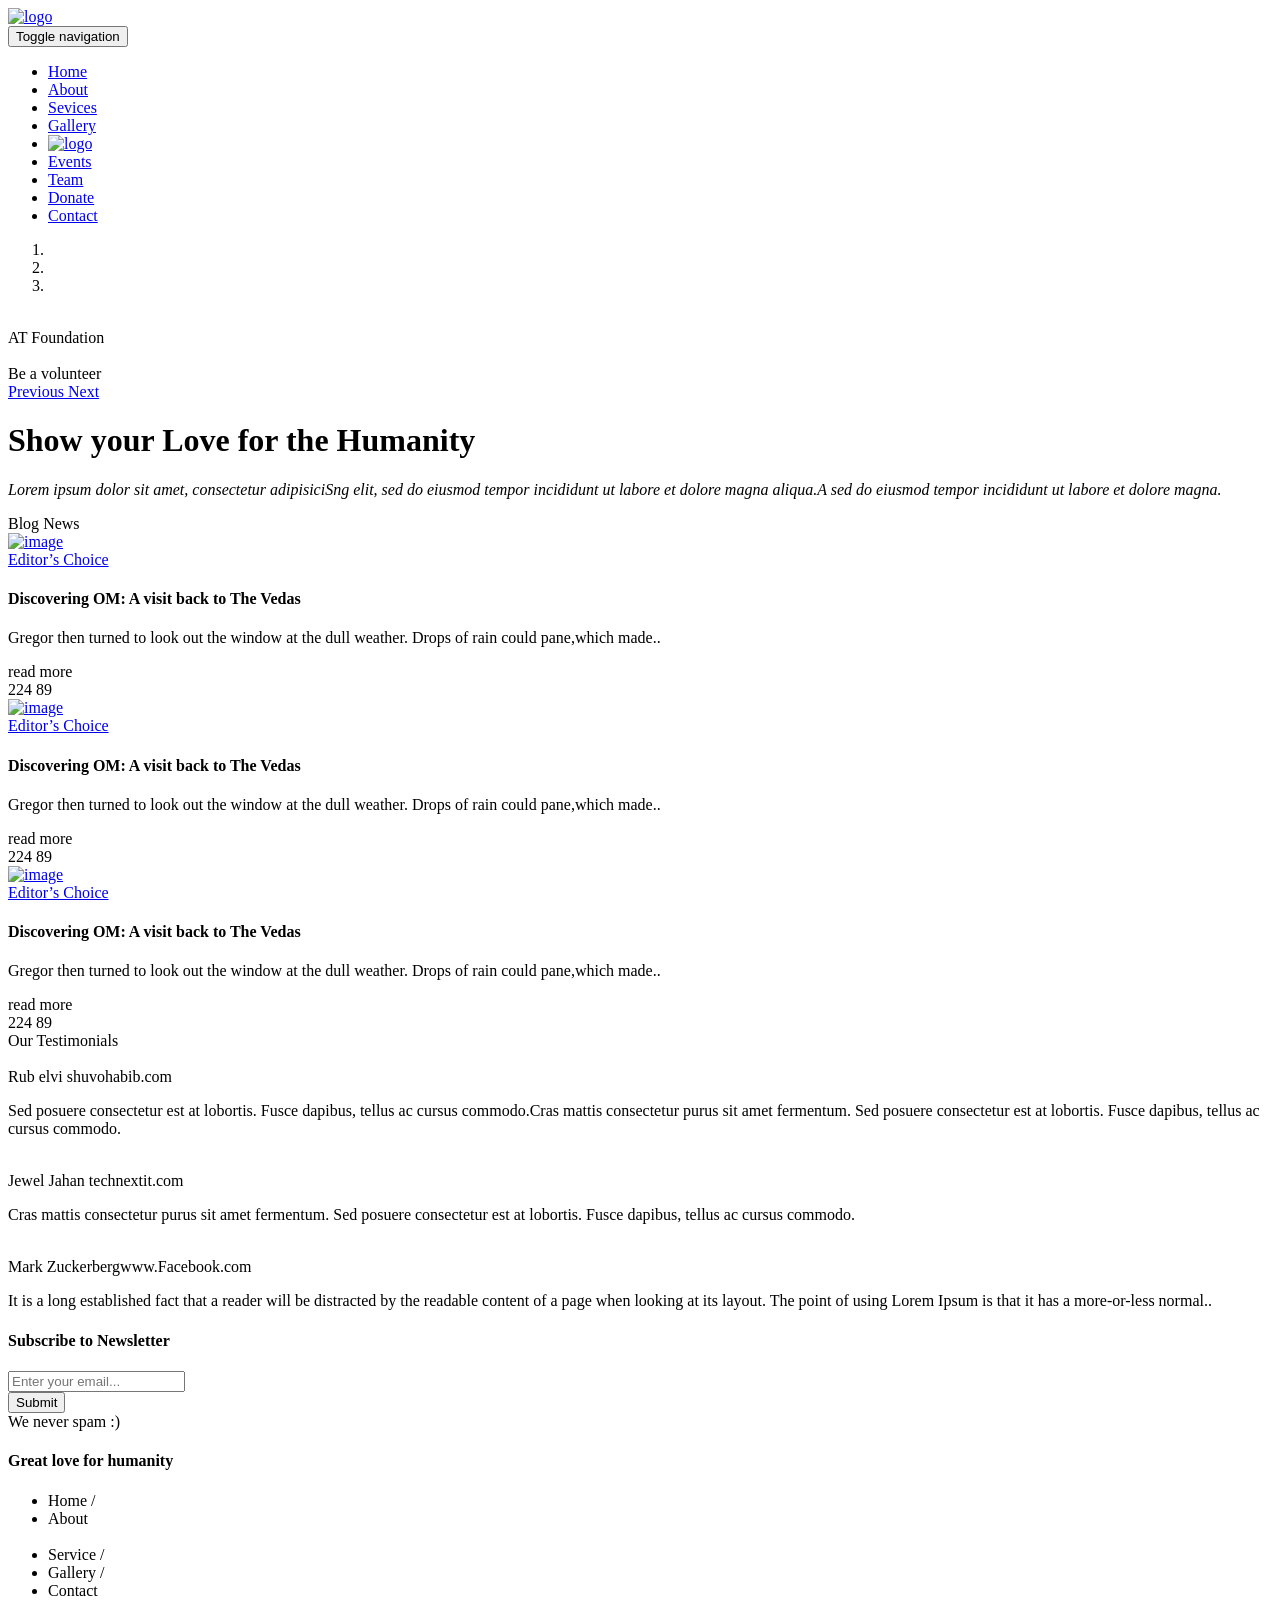
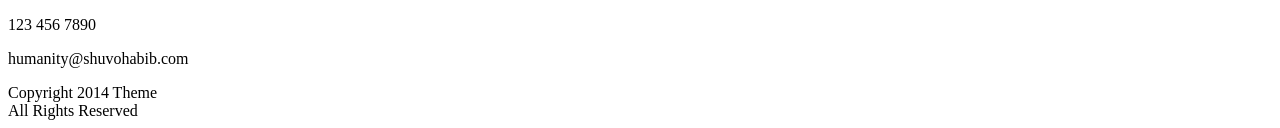
==== index.html @ 24877f79 "Add files via upload" ====
<!DOCTYPE html>
<html lang="en">
	<head>
		<meta http-equiv="content-type" content="text/html; charset=UTF-8">
		<meta charset="utf-8">
		<title>AT Foundation</title>
		<meta name="generator" content="Bootply" />
		<meta name="viewport" content="width=device-width, initial-scale=1, maximum-scale=1">
		<!-- Latest compiled and minified CSS -->
		<link rel="stylesheet" href="css/bootstrap.min.css">
		<!--[if lt IE 9]>
			<script src="//html5shim.googlecode.com/svn/trunk/html5.js"></script>
		<![endif]-->
		<link href="css/styles.css" rel="stylesheet">
    <link rel="stylesheet" href="css/demo.css" />
    <link rel="stylesheet" href="css/testimonial.css" />
		<link rel="stylesheet" href="css/font-awesome.min.css">
		<link href='http://fonts.googleapis.com/css?family=Poiret+One' rel='stylesheet' type='text/css'>
	</head>
	<body>
  	<div class="header container">
      <div class="visible-xs visible-sm col-xs-12 col-sm-12 text-center sm-logo">
        <a rel="home" href="index.html">
          <img src="img/logo.png" width="200" alt="logo">
        </a>
      </div>
  	</div>
		<div class="navbar" role="navigation">
			<div class="navbar-header">
				<button type="button" class="navbar-toggle" data-toggle="collapse" data-target=".navbar-collapse">
				<span class="sr-only">Toggle navigation</span>
				<span class="icon-bar"></span>
				<span class="icon-bar"></span>
				<span class="icon-bar"></span>
				</button>
			</div>
			<div class="collapse navbar-collapse">
				<ul class="nav navbar-nav">
					<li class="selected"><a href="index.html">Home</a></li>
					<li><a href="about.html">About</a></li>
					<li><a href="service.html">Sevices</a></li>
					<li><a href="gallery.html">Gallery</a></li>
          <li class= "hidden-xs hidden-sm">
            <a rel="home" href="index.html"><img class="logo" src="img/logo.png" width="200" alt="logo"></a>
          </li>
					<li><a href="event.html">Events</a></li>
					<li><a href="team.html">Team</a></li>
					<li><a href="donate.html">Donate</a></li>
          <li><a href="contact.html">Contact</a></li>
				</ul>
			</div>
		</div>
		<div id="carousel-example-generic" class="carousel slide" data-ride="carousel">
		  <!-- Indicators -->
		  <ol class="carousel-indicators">
		    <li data-target="#carousel-example-generic" data-slide-to="0" class="active"></li>
		    <li data-target="#carousel-example-generic" data-slide-to="1"></li>
		    <li data-target="#carousel-example-generic" data-slide-to="2"></li>
		  </ol>

		  <!-- Wrapper for slides -->
		  <div class="carousel-inner" role="listbox">
		    <div class="item active">
		      <img src="img/slide3.png" alt="">
		      <div class="carousel-caption">
		        AT Foundation
		      </div>
		    </div>
		    <div class="item">
		      <img src="img/slide2.jpg" alt="">
		      <div class="carousel-caption">
		        Be a volunteer
		      </div>
		    </div>
		  </div>

		  <!-- Controls -->
		  <a class="left carousel-control" href="#carousel-example-generic" role="button" data-slide="prev">
		    <span class="glyphicon glyphicon-chevron-left" aria-hidden="true"></span>
		    <span class="sr-only">Previous</span>
		  </a>
		  <a class="right carousel-control" href="#carousel-example-generic" role="button" data-slide="next">
		    <span class="glyphicon glyphicon-chevron-right" aria-hidden="true"></span>
		    <span class="sr-only">Next</span>
		  </a>
		</div>
    <div class="container header-start text-center">
        <div class="heading-icon">
          <i class="fa fa-3x fa-heart"></i>
        </div>
      <h1 class="main-text">Show your Love for the Humanity</h1>
      <p class="text-center sub-text"><em class="first-line">Lorem ipsum dolor sit amet, consectetur adipisiciSng elit, sed do eiusmod tempor </em><em class="next-line"> incididunt ut labore et dolore magna aliqua.A sed do eiusmod tempor incididunt ut labore et dolore magna.</em></p>
    </div>

    <div class="divider col-sm-12 col-xs-12 col-md-12">
      <div class="header-text"><span>Blog</span> News</div>
    </div>

			<section class="blog">
				<div class="item col-md-4">
           <div class="blok-read-sm">
             <a href="single1.html" class="hover-image">
                <img src="img/sea.jpg" alt="image">
                <span class="layer-block"></span>
             </a>
              <div class="editor-choice">
                  <i class="fa fa-star"></i>
                  <a href="#">Editor’s Choice</a>
              </div>
            <div class="content-block">
              <span class="point-caption bg-blue-point"></span>
              <span class="bottom-line bg-blue-point"></span>
                <h4>Discovering OM: A visit back to The Vedas</h4>
                <p>Gregor then turned to look out the window at the dull weather. Drops of rain could pane,which made..</p>
                <div class="button-main bg-fio-point">read more</div>
                 <div class="like-wrap">
                     <a href="#"><i class="fa fa-heart col-red"></i></a><span>224</span>
                     <a href="#"><i class="fa fa-comment col-green"></i></a><span>89</span>
                 </div>
            	</div>
            </div>
          </div>
            <div class="item col-md-4">
               <div class="blok-read-sm">
                 <a href="single1.html" class="hover-image">
                    <img src="img/sea.jpg" alt="image">
                    <span class="layer-block"></span>
                 </a>
                  <div class="editor-choice">
                      <i class="fa fa-star"></i>
                      <a href="#">Editor’s Choice</a>
                  </div>
                <div class="content-block">
                  <span class="point-caption bg-blue-point"></span>
                  <span class="bottom-line bg-blue-point"></span>
                    <h4>Discovering OM: A visit back to The Vedas</h4>
                    <p>Gregor then turned to look out the window at the dull weather. Drops of rain could pane,which made..</p>
                    <div class="button-main bg-fio-point">read more</div>
                       <div class="like-wrap">
                           <a href="#"><i class="fa fa-heart col-red"></i></a><span>224</span>
                           <a href="#"><i class="fa fa-comment col-green"></i></a><span>89</span>
                       </div>
                	   </div>
                    </div>
                 </div>
                <div class="item col-md-4">
                   <div class="blok-read-sm">
                       <a href="single1.html" class="hover-image">
                          <img src="img/sea.jpg" alt="image">
                          <span class="layer-block"></span>
                       </a>
                        <div class="editor-choice">
                            <i class="fa fa-star"></i>
                            <a href="#">Editor’s Choice</a>
                        </div>
                    <div class="content-block">
                      <span class="point-caption bg-blue-point"></span>
                      <span class="bottom-line bg-blue-point"></span>
                        <h4>Discovering OM: A visit back to The Vedas</h4>
                        <p>Gregor then turned to look out the window at the dull weather. Drops of rain could pane,which made..</p>
                        <div class="button-main bg-fio-point">read more</div>
                         <div class="like-wrap">
                             <a href="#"><i class="fa fa-heart col-red"></i></a><span>224</span>
                             <a href="#"><i class="fa fa-comment col-green"></i></a><span>89</span>
                         </div>
                    	</div>
                    </div>
                </div>
            </section>


			     <div class="divider col-sm-12 col-xs-12 col-md-12">
              <div class="header-text">Our <span>Testimonials</span></div>
            </div>

       <section class="testimonial">
          <div class="col-md-7 testimonial-blog">
             <div id="wrapper">
            <!-- DEMO -->
                <div class="testimonials-slider">
                  <div class="slide">
                    <div class="testimonials-carousel-thumbnail"><img width="120" alt="" src="images/team1.jpg"></div>
                      <div class="testimonials-carousel-context">
                        <div class="testimonials-name">
                          Rub elvi <span>shuvohabib.com</span>
                        </div>
                        <div class="testimonials-carousel-content">
                          <p>Sed posuere consectetur est at lobortis. Fusce dapibus, tellus ac cursus commodo.Cras mattis consectetur purus sit amet fermentum. Sed posuere consectetur est at lobortis. Fusce dapibus, tellus ac cursus commodo.</p>
                        </div>
                      </div>
                    </div>

                    <div class="slide">
                      <div class="testimonials-carousel-thumbnail">
                        <img width="120" alt="" src="images/team2.jpg">
                      </div>
                      <div class="testimonials-carousel-context">
                        <div class="testimonials-name">Jewel Jahan <span>technextit.com</span>
                        </div>
                        <div class="testimonials-carousel-content">
                        <p>Cras mattis consectetur purus sit amet fermentum. Sed posuere consectetur est at lobortis. Fusce dapibus, tellus ac cursus commodo.</p>
                        </div>
                      </div>
                    </div>

                      <div class="slide">
                        <div class="testimonials-carousel-thumbnail"><img width="120" alt="" src="images/team3.jpg"></div>
                          <div class="testimonials-carousel-context">
                            <div class="testimonials-name">Mark Zuckerberg<span>www.Facebook.com</span></div>
                              <div class="testimonials-carousel-content">
                                <p>It is a long established fact that a reader will be distracted by the readable content of a page when looking at its layout. The point of using Lorem Ipsum is that it has a more-or-less normal..</p>
                              </div>
                            </div>
                      </div>
                    </div>
                 <!-- END DEMO -->
                  <div class="clearfix"></div>
                </div>
              </div>
              <div class="col-md-4 subscribe-form">
                <div class="subscribe">
                  <h4>Subscribe to Newsletter</h4>
                    <div class="email-field">
                        <form action="http://demo.nrgthemes.com/">
                               <div class="email-input">
                                  <input type="email" placeholder="Enter your email..." required>
                                  <i class="fa fa-check col-green"></i>
                               </div>
                          <button type="submit" class="button-main bg-green">Submit</button>
                        </form>
                          <span>We never spam :)</span>
                    </div>
                  </div>
                </div>
              </section>

    <!-- ============FOOTER============= -->
      <footer id="footer"> 
        <div class="footer-content container">
          <div class="footer-adress text-center col-xs-12 col-sm-4 col-md-4">
                <h4>Great love for humanity</h4>
                <ul class="footer-menus">
                  <li>Home /</li>
                  <li>About </li><br />
                  <li>Service /</li>
                  <li>Gallery /</li>
                  <li>Contact</li>
                </ul>
            </div>
            <div class="footer-second col-xs-12 col-sm-4 col-md-4">
              <div class="social-block text-center">
                <div class="social-share">
                  <i class="fa fa-2x fa-facebook"></i>
                  <i class="fa fa-2x  fa-twitter"></i>
                  <i class="fa fa-2x  fa-google-plus"></i>
                  <i class="fa fa-2x  fa-instagram"></i>
                </div>
              </div>
               <p class="text-center footer-text1">123 456 7890</p>
                <p class="text-center footer-text">humanity@shuvohabib.com</p></div>
            <div class="footer-third col-xs-12 col-sm-4 col-md-4">
              <div class="copyright">
                  <span>Copyright 2014 Theme</span><br>
                  <span>All Rights Reserved</span>
              </div>
            </div>
        </div>
        <div class="move-top-page">
      </div>
    </footer>

	<!-- script references -->
		<script src="js/jquery.min.js"></script>
		<script src="js/bootstrap.min.js"></script>
    <script src="js/nav-hover.min.js"></script>
    <script type="text/javascript" src="js/jquery.bxslider.min.js"></script>
    <script type="text/javascript" src="js/main.js"></script>
    <!-- Place in the <head>, after the three links -->
    <script>
     $('.testimonials-slider').bxSlider({
      slideWidth: 800,
      minSlides: 1,
      maxSlides: 1,
      slideMargin: 32,
      auto: true,
      autoControls: true
      });
    </script>
		<script type="text/javascript">
		</script>
	</body>
</html>
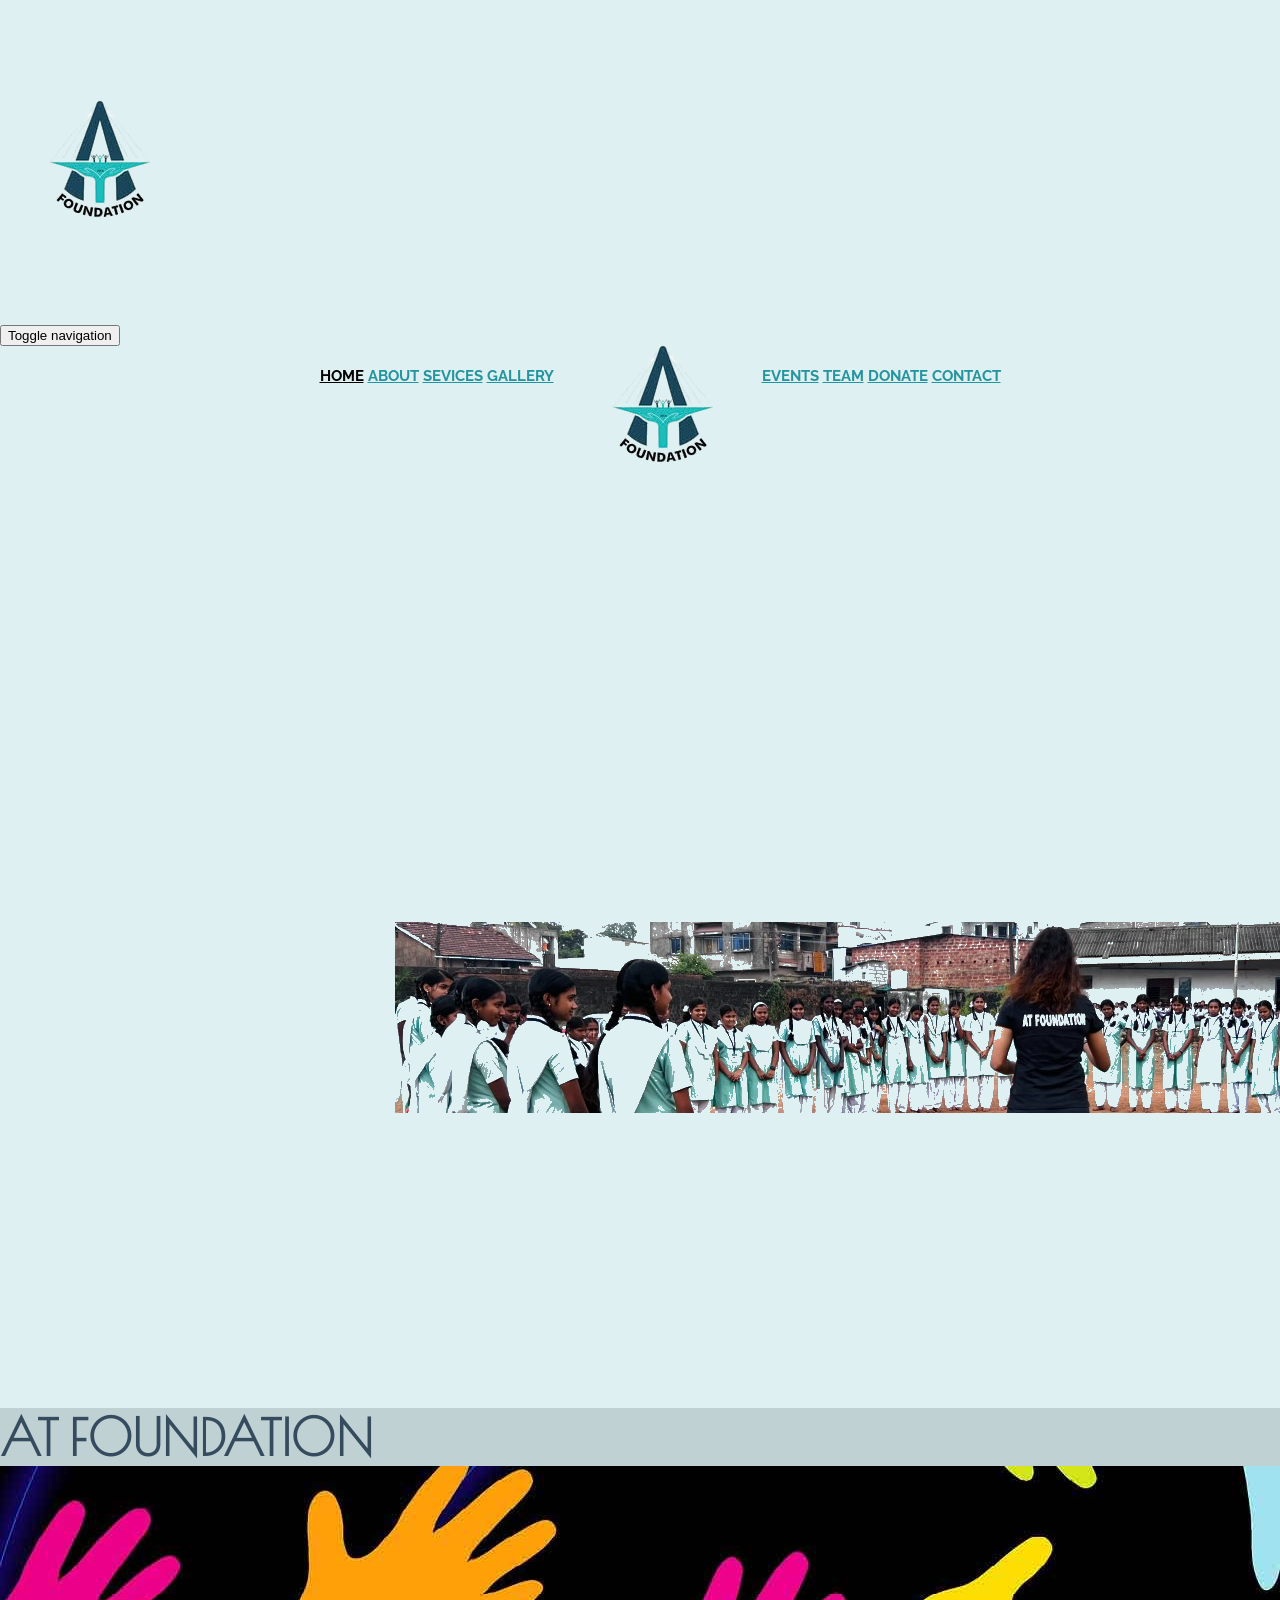
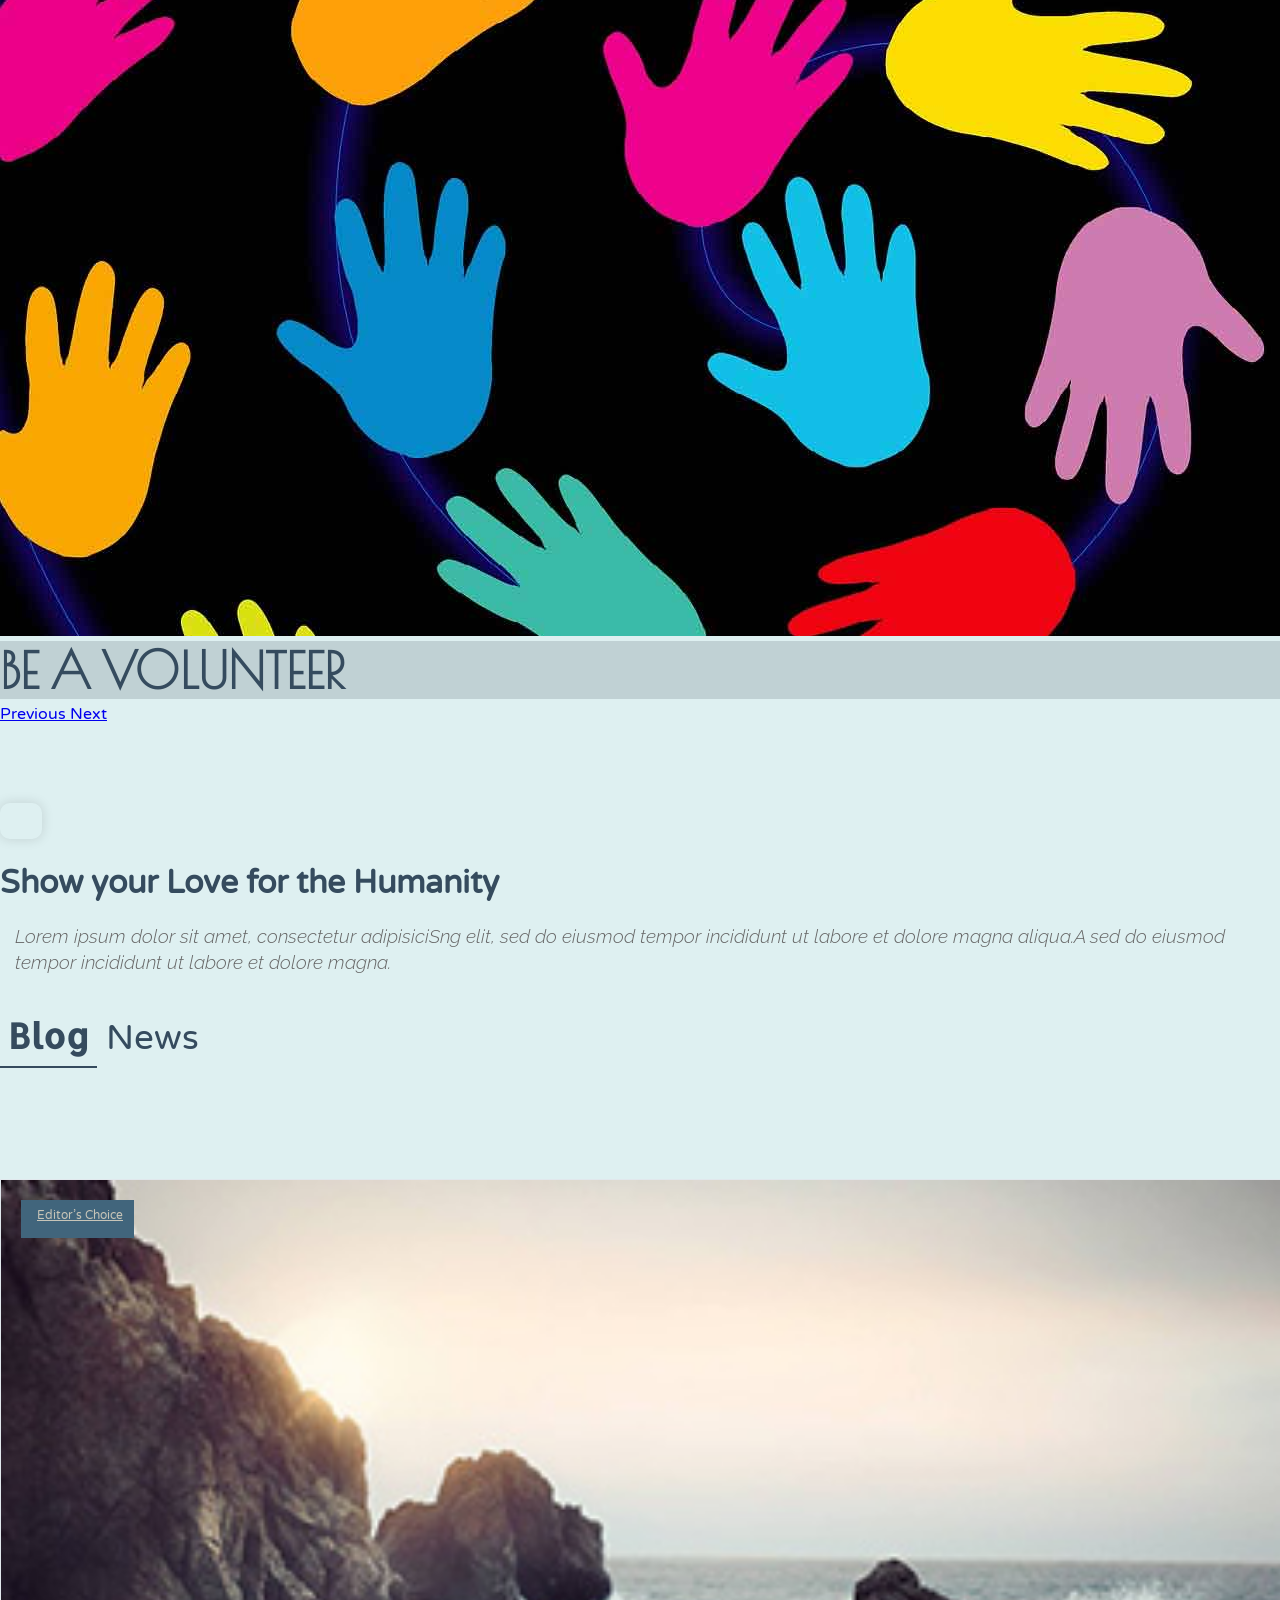
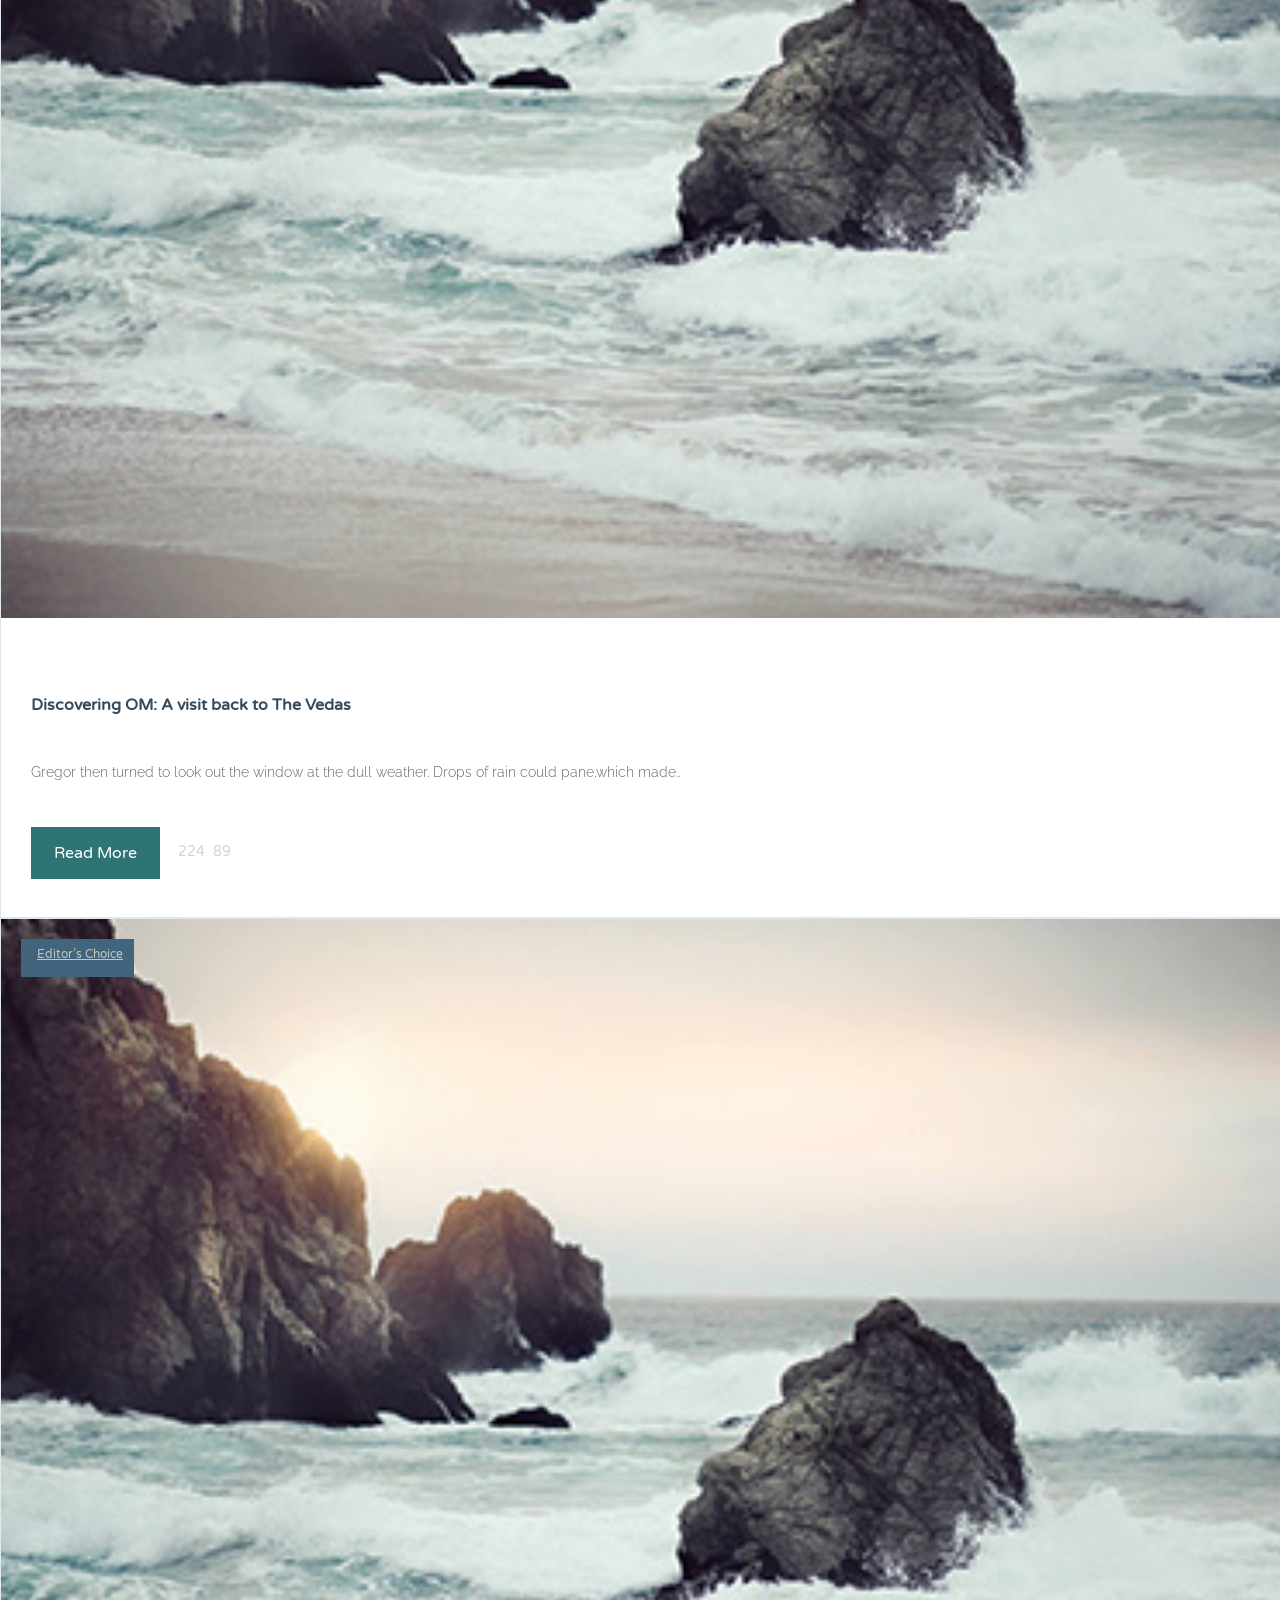
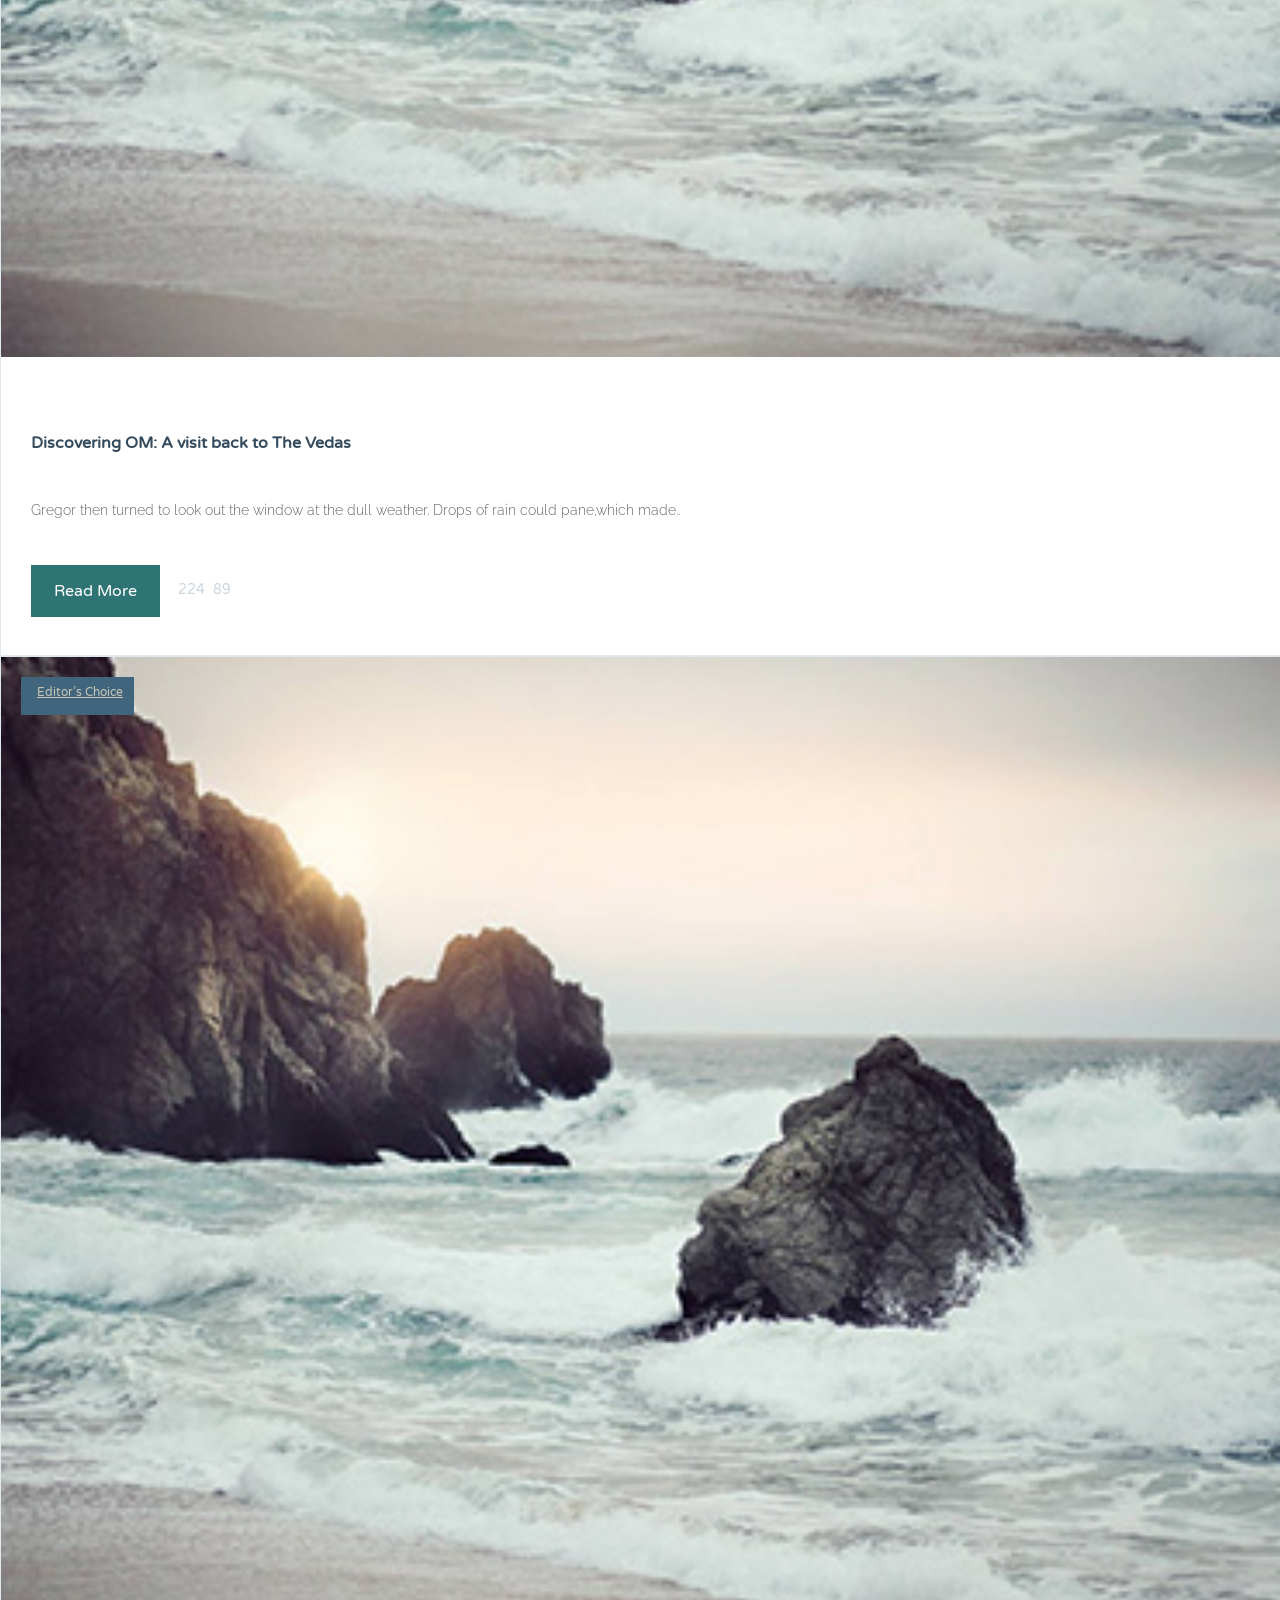
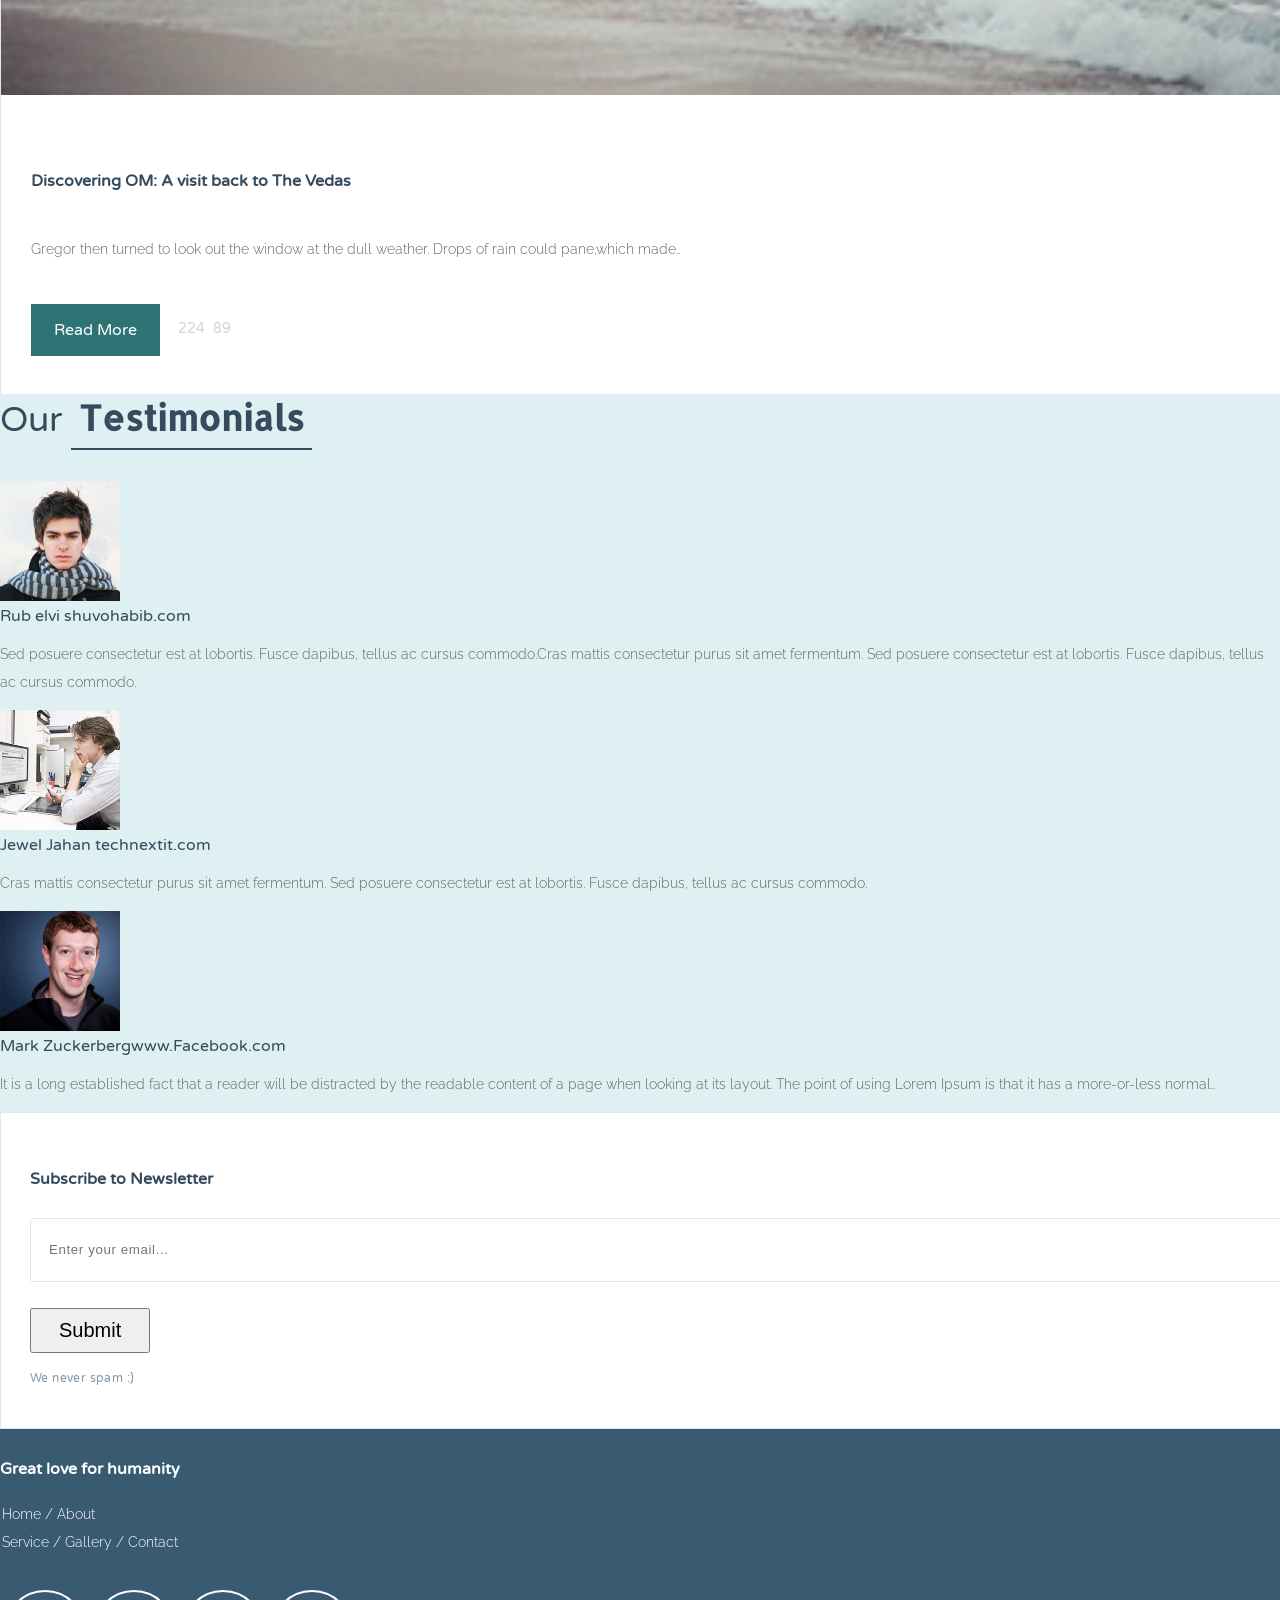
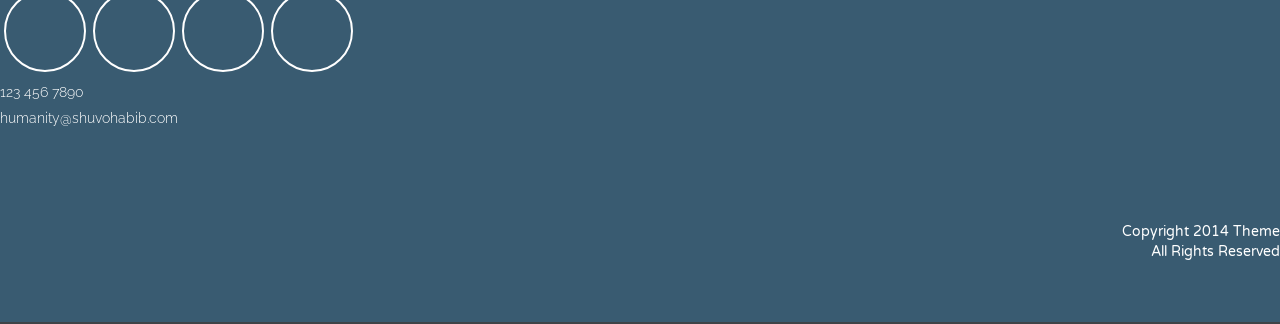
==== commit 80a41c59: "Update index.html" ====
--- a/index.html
+++ b/index.html
@@ -65,6 +65,10 @@
 		      <div class="carousel-caption">
 		        AT Foundation
 		      </div>
+			</div class="center>Vision
+			    <b></b>To build an inclusive and empowered rural India where every child and youth—regardless of 
+				gender, background, or circumstance—has equal access to opportunities in sports, education, 
+				leadership, and health, to reach their fullest potential and lead with purpose.</b>
 		    </div>
 		    <div class="item">
 		      <img src="img/slide2.jpg" alt="">
--- a/css/styles.css
+++ b/css/styles.css
@@ -0,0 +1,1431 @@
+/*
+Theme Name:Humanity
+Theme URI:http://themewagon.com
+Author:Themewagon
+Author URI:http:themewagon.com/
+Description:Humanity is a Multi page html template based on bootstrap 3
+Version:1.0.0
+License:GNU General Public License v2 or later
+License URI:http://www.gnu.org/licenses/gpl-2.0.html
+*/
+
+@import url(http://fonts.googleapis.com/css?family=Varela+Round);
+@import url(http://fonts.googleapis.com/css?family=Lato);
+@import url(http://fonts.googleapis.com/css?family=Allerta+Stencil);
+@import url(http://fonts.googleapis.com/css?family=Raleway:300);
+
+/*-------------------------------------------------------------------------------------------------------------------------------*/
+/******* General ******/
+/*-------------------------------------------------------------------------------------------------------------------------------*/
+divider {
+	height: 150px;
+	width: 100%;
+	background-attachment: inherit;
+	margin: 45px 0 52px;
+	text-align: center;
+	color: white;
+	background: url(../images/divider.jpg) no-repeat fixed center;
+}
+.header-text {
+	position: relative;
+	top: 29%;
+	font-size: 35px;
+<<<<<<< HEAD
+	text-align: center;
+	margin-bottom: 40px;
+=======
+>>>>>>> origin/gh-pages
+}
+.connect-text{
+	margin-top: 50px;
+}
+
+.header-text span {
+	font-family: 'Allerta Stencil', sans-serif;
+	padding: 8px;
+	font-weight: bold;
+	border-bottom: 2px solid;
+}
+body {
+	background: rgba(153, 211, 213, 0.32);
+	margin: 0px;
+	padding: 0px;
+	font-family: 'Varela Round', sans-serif;
+	color: #354b5e;
+}
+
+
+
+.col-md-4.subscribe-form {
+margin-bottom: 49px;
+}
+
+p, li {
+	padding: 0;
+	font-family: 'Raleway',sans-serif;
+	font-weight: 300;
+	font-size: 14px;
+	line-height: 28px;
+	color: #666;
+	list-style: none;
+}
+/******* End General ******/
+
+/*-------------------------------------------------------------------------------------------------------------------------------*/
+/******* Header ******/
+/*-------------------------------------------------------------------------------------------------------------------------------*/
+@media (max-width: 991px) {
+    .navbar-header {
+        float: none;
+    }
+    .navbar-toggle {
+        display: block;
+    }
+    .navbar-collapse {
+        border-top: 1px solid transparent;
+        box-shadow: inset 0 1px 0 rgba(255,255,255,0.1);
+    }
+    .navbar-collapse.collapse {
+        display: none!important;
+    }
+    .navbar-nav {
+        float: none!important;
+        margin: 7.5px -15px;
+    }
+    .navbar-nav>li {
+        float: none;
+    }
+    .navbar-nav>li>a {
+        padding-top: 10px;
+        padding-bottom: 10px;
+    }
+    .navbar-text {
+        float: none;
+        margin: 15px 0;
+    }
+    /* since 3.1.0 */
+    .navbar-collapse.collapse.in {
+        display: block!important;
+    }
+    .collapsing {
+        overflow: hidden!important;
+    }
+    }
+
+.header{
+	margin-top: 20px;
+	padding: 50px 0;
+}
+.heading-icon{
+	margin-top: 79px;
+	position: relative;
+	display: inline-block;
+	border-radius: 10px;
+	padding: 20px 21px 16px;
+	-webkit-box-shadow: 0px 0px 12px 1px rgba(0,0,0,0.11);
+	-moz-box-shadow: 0px 0px 12px 1px rgba(0,0,0,0.11);
+	box-shadow: 0px 0px 12px 1px rgba(0,0,0,0.11);
+}
+.main-text {
+	margin-top: 20px;
+}
+p.text-center.sub-text {
+	font-size: 19px;
+	margin: 14px auto 38px;
+	
+	padding: 0 15px;
+	line-height: 26px;
+}
+.first-line{
+	max-width: 690px;
+}
+.next-line{
+	max-width: 600px !important;
+}
+ li.selected a{
+	color: black !important;
+}
+.nav .open>a, .nav .open>a:focus, .open>a:hover{
+	background:none !important;
+}
+.dropdown-menu>li>a:focus, .dropdown-menu>li>a:hover {
+	color: #262626;
+	text-decoration: none;
+	background-color: transparent;
+}
+@media (min-width: 991px){
+.navbar .nav,
+.navbar .nav > li {
+  float:none;
+  display:inline-block;
+  *display:inline; /* ie7 fix */
+  *zoom:1; /* hasLayout ie7 trigger */
+  vertical-align: top;
+}
+.navbar-collapse.collapse {
+	display: block!important;
+	height: auto!important;
+	padding-bottom: 0;
+	overflow: visible!important;
+	visibility: visible!important;
+	text-align: center;
+}
+.navbar-inner {
+  text-align:center;
+}
+}
+
+
+.nav>li>a:focus, .nav>li>a:hover{
+	text-decoration: none;
+	background: none;
+	transition: .3s;
+}
+
+.header-white .search {
+	margin-top: 80px;
+	width: 270px;
+	background: #fff;
+	border: 0px none;
+}
+.social-share {
+	margin-top: 10px;
+	font-size: 10px;
+	color:white;
+	display: inline-flex;
+	padding: 4px;
+}
+.social-share .fa {
+	background: transparent;
+	padding: 14px;
+	border-radius: 50%;
+	width: 50px;
+	height: 50px;
+	text-align: center;
+	border: 2px solid white;
+	margin-right: 7px;
+	position: relative;
+	top: 4px;
+	cursor: pointer;
+}
+.social-share  .fa:hover{
+	cursor:pointer;
+	color: white;
+	background: #2494A0;
+	transition:.3s;
+}
+.fa-2x{
+	padding-right: 20px;
+}
+.navbar-toggle .icon-bar {
+	background-color: #000 !important;
+}
+
+ul.nav.navbar-nav li a{
+	color:#2494A0;
+	text-transform: uppercase;
+	font-weight: bold;
+	font-size: 15px;
+}
+.logo {
+	position: relative;
+	top: -47px;
+	left: 5px;
+	border-bottom: none;
+}
+@media (max-width: 768px){
+	.logo {
+	position: relative;
+	top: 5px;
+	bottom: 5px;
+	left: -18px;
+	float:left;
+	}
+}
+
+
+/******* Header End ******/
+/*-------------------------------------------------------------------------------------------------------------------------------*/
+/******* Fun Facts ******/
+/*-------------------------------------------------------------------------------------------------------------------------------*/
+.fun-fact{
+	background:none;
+	margin-top: 0;
+	padding: 66px 0;
+}
+@media (min-width:991px){
+	.fun-fact{
+	margin-top: 10px;
+	background:url(../images/donate.jpg) no-repeat fixed center;
+	background-size: cover;
+	padding: 66px 0;
+}
+
+.milestone-counter {
+	background: rgba(112, 159, 205, 0.46);
+	padding: 40px 10px;
+}
+}
+.milestone-counter {
+	background: rgba(0, 0, 0, 0.7);
+	padding: 40px 10px;
+}
+
+.stat {
+   padding:150px auto;
+   text-align:center;
+}
+.highlight {
+   color:white;
+   padding:20px 0;
+   font-weight:bold;
+   display:block;
+   overflow:hidden;
+   margin-bottom:0;
+   font-size:48px;
+}
+.stat i {
+	color: #F9F9F9;
+}
+.milestone-details {
+   font-weight:bold;
+   font-size:18px;
+   color: #FFF6F6;
+}
+
+
+
+/*-------------------------------------------------------------------------------------------------------------------------------*/
+/******* Donations ******/
+/*-------------------------------------------------------------------------------------------------------------------------------*/
+.btn-block {
+	margin-right: 10px;
+	padding: 12px 37px;
+	background: #68ABBB;
+	margin-bottom: 10px;
+}
+.form-control {
+	height: 47px;
+}
+.donate-body {
+	margin: 0 auto;
+	text-align: center;
+}
+.btn-tertiary{
+	padding: 12px 37px;
+	background: #68ABBB;
+	color: white;
+}
+
+
+/*-------------------------------------------------------------------------------------------------------------------------------*/
+/******* Team ******/
+/*-------------------------------------------------------------------------------------------------------------------------------*/
+@media (max-width: 480px){
+.bx-wrapper .testimonials-carousel-thumbnail img {
+    padding-right: 15px;
+}
+}
+
+.avatar-team-member {
+	width: 150px;
+	height: 150px;
+	overflow: hidden;
+	margin: auto;
+	border-radius: 50%;
+	display: block;
+	margin-bottom: 1em;
+}
+	.avatar-team-member img {
+	width: 200px;
+	height: auto;
+	}
+	#team{
+		border-bottom:none;
+	}
+
+	#team .team .team-members{
+		margin:30px auto 0;
+	}
+
+	.team-members .member{
+		margin:15px auto;
+		cursor: default;
+		overflow: hidden;
+	}
+
+	.team-members .member .member-inner{
+		position: relative;
+	}
+
+	.team-members .member a.team-image{
+		display: block;
+		width: 100%;
+		height: auto;
+		z-index: 2;
+	}
+
+	.team-members .member a.team-image img{
+		width: 100%;
+	}
+
+	.inner-details .member-details{
+		position: absolute;
+		width: 100%;
+		left:0;
+		height: 100%;
+		padding:15px;
+		bottom:100%;
+		margin:0;
+		z-index: 3;
+		opacity:0.9;
+		background: #68ABBB;
+		-webkit-transition: all 0.4s;
+		-moz-transition: all 0.4s;
+		transition: all 0.4s;
+	}
+
+	.inner-details .member-details .member-details-inner{
+		position: relative;
+		top:50%;
+		text-align: center;
+		-webkit-transform: translateY(-50%);
+		-moz-transform: translateY(-50%);
+		transform: translateY(-50%);
+	}
+
+/* Team Names, Descriptions */
+
+	.team-members .member-details .member-name{
+		color: white;
+		margin-top:0;
+		padding-top:0;
+		font-size:30px;
+	}
+
+	.team-members .member-details .member-position{
+		color:#8BC3A3;
+		font-size:13px;
+	}
+
+	.team-members .member-details .member-description{
+		color:#fff;
+		font-size:13px;
+	}
+
+/* Team Socials */
+
+	.member .member-details .member-details-inner .socials{
+		margin:10px auto 0;
+	}
+
+	.member .member-details .member-details-inner .socials a{
+		display: inline-block;
+		color:white;
+		font-size:1.2em;
+		line-height:40px;
+		width:40px;
+		height:40px;
+		background:rgba(0,0,0,0.25);
+		-webkit-transition: all 0.3s;
+		-moz-transition: all 0.3s;
+		transition: all 0.3s;
+		border-radius:50%;
+	}
+	.list-unstyled li a i.fa {
+		font-size: 22px;
+		background: rgb(43, 112, 158);
+		padding: 8px;
+		color: white;
+		width: 35px;
+	}
+
+/* Team Rollover */
+
+	.team-members .member:hover .member-details{
+		bottom:0;
+	}
+
+	.member .member-details .member-details-inner .socials a:hover{
+		background:rgba(0,0,0,1);
+		border-radius:50%;
+	}
+@media (max-width:991px){
+    .bx-wrapper .bx-controls-direction a{
+        position: static !important;
+        background: #68ABBB;
+        color: white;
+        padding: 10px;
+        text-decoration: none;
+
+    }
+}
+/*-------------------------------------------------------------------------------------------------------------------------------*/
+/******* About ******/
+/*-------------------------------------------------------------------------------------------------------------------------------*/
+.service-features:hover {
+	background: rgba(89, 195, 191, 0.09);
+	border-radius: 10px;
+	cursor: pointer;
+
+}
+h3.titleimg-card {
+	color: rgb(15, 87, 127);
+	padding: 5px;
+}
+p.img-card {
+color: white;
+font-weight: bold;
+padding: 5px;
+}
+.service-features2{
+	background: rgba(89, 195, 191, 0.09);
+	border-radius: 10px;
+	cursor: pointer;
+
+}
+.service-features p {
+	margin: 0 0 10px;
+	padding: 10px 10px 38px;
+}
+.service-features {
+	text-align: center;
+
+}
+.service-features h3 {
+	padding-top: 20px;
+	margin-bottom: 4px;
+}
+.service-features .img-container {
+	padding: 50px 45px;
+	border-radius: 3px;
+	background: #6799A0;
+	/* width: 120px; */
+	margin: 0 auto;
+	position: relative;
+}
+.service-features .img-container i {
+    font-size: 84px;
+    color: #ffffff;
+}
+.service-features .img-container:after {
+	content: '';
+	position: absolute;
+	width: 0;
+	height: 0;
+	border: 15px solid #6799A0;
+	border-bottom: 0px solid transparent !important;
+	border-right: 20px solid transparent !important;
+	border-left: 20px solid transparent !important;
+	left: 50%;
+	bottom: -15px;
+	margin-left: -20px;
+}
+
+
+/*-------------------------------------------------------------------------------------------------------------------------------*/
+/******* Blog ******/
+/*-------------------------------------------------------------------------------------------------------------------------------*/
+
+
+section.blog {
+	margin-top: 120px;
+}
+.blok-read-sm
+{
+	position: relative;
+	float: left;
+	width: 100%;
+	height: auto;
+	border: 1px solid #e1e8ed;
+	background: #fff;
+}
+
+.blok-read-sm img
+{
+	width: 100%;
+	height: auto;
+}
+
+.content-block .button-main {
+	border: 1px solid rgba(47, 116, 116, 1);
+	background: rgba(47, 116, 116, 1);
+	padding: 20px 22px;
+	line-height: 10px;
+	color: white;
+	text-transform: capitalize;
+	float: left;
+	cursor: pointer;
+}
+
+	.button-main.bg-fio-point:hover {
+	background: none;
+	border: 1px solid rgba(47, 116, 116, 1);
+	color: rgba(47, 116, 116, 1);
+	}
+
+.hover-image
+{
+	position: relative;
+	width: 100%;
+	float: left;
+}
+
+.layer-block
+{
+	position: absolute;
+	left: 0px;
+	top: 0px;
+	width: 100%;
+	height: 100%;
+	background: rgba(0,0,0,0.6);
+	opacity: 0;
+	transition: all 0.3s ease-in;
+	-webkit-transition: all 0.3s ease-in;
+	-moz-transition: all 0.3s ease-in;
+	-o-transition: all 0.3s ease-in;
+	-ms-transition: all 0.3s ease-in;
+}
+
+.layer-block:hover
+{
+	opacity: 1;
+}
+
+.editor-choice {
+	position: absolute;
+	top: 20px;
+	left: 20px;
+	background: #41657C;
+	height: 30px;
+	padding: 4px 11px;
+	z-index: 8;
+}
+
+.editor-choice i
+{
+	font-size: 12px;
+	color: #C8C5B8;
+	padding-right: 5px;
+}
+
+.editor-choice a
+{
+	color: #C8C5B8;
+	font-size: 12px;
+}
+
+.content-block
+{
+	position: relative;
+	float: left;
+	width: 100%;
+	padding: 30px 30px 38px 30px;
+}
+
+
+.content-block p
+{
+	padding: 22px 0px 27px;
+}
+
+.content-block h4 a
+{
+	color: #354b5e;
+}
+
+.content-block h4 a:hover
+{
+	color: #8899a6;
+}
+
+.like-wrap
+{
+	position: relative;
+	float: left;
+	padding-left: 10px;
+	padding-top: 10px;
+}
+
+.like-wrap .fa
+{
+	font-size: 16px;
+	line-height: 32px;
+	position: relative;
+	float: left;
+	padding-left: 30px;
+	transition: all 0.3s ease-in;
+	-webkit-transition: all 0.3s ease-in;
+	-moz-transition: all 0.3s ease-in;
+	-o-transition: all 0.3s ease-in;
+	-ms-transition: all 0.3s ease-in;
+}
+
+.like-wrap .fa:hover
+{
+	opacity: 0.7;
+}
+
+.like-wrap span
+{
+	font-size: 14px;
+	line-height: 30px;
+	color: #ccd6dd;
+	position: relative;
+	float: left;
+	padding-left: 8px;
+}
+
+.point-caption
+{
+	position: absolute;
+	left: 0px;
+	top: 38px;
+	height: 18px;
+	width: 6px;
+}
+
+.like-bottom
+{
+	position: relative;
+	float: left;
+}
+
+.bottom-line
+{
+	position: absolute;
+	left: 0px;
+	bottom: 0px;
+	width: 100%;
+	height: 2px;
+}
+
+.top-line
+{
+	position: absolute;
+	left: 0px;
+	top: 0px;
+	width: 100%;
+	height: 2px;
+}
+
+.block-mag
+{
+	position: relative;
+	float: left;
+	margin-right: 33px;
+	margin-top: -8px;
+}
+
+
+/*-------------------------------------------------------------------------------------------------------------------------------*/
+/******* Carousel ******/
+/*-------------------------------------------------------------------------------------------------------------------------------*/
+
+
+.carousel {
+    position: relative;
+    top: 30px;
+    margin-bottom: 35px;
+    float: left;
+    width: 100%;
+}
+.carousel-control.left ,.carousel-control.right  {
+background: none;
+}
+.content-block{
+	margin-top: 20px;
+}
+@media (max-width: 600px){
+.carousel-caption {
+font-family: 'Poiret One', cursive;
+font-size: 24px !important;
+font-weight: bold;
+background: none;
+}
+}
+.carousel-caption {
+	font-family: 'Poiret One', cursive;
+	text-transform: uppercase;
+	font-size: 50px;
+	font-weight: bold;
+	background: rgba(152, 168, 173, 0.43);
+
+}
+
+/******* Carousel End ******/
+
+.connect-wiget {
+	/* float: left; */
+	margin-left: 20px;
+	margin: 0 auto;
+	width: 100%;
+}
+.about-us .follow-block-wrap {
+	width: 150px;
+}
+
+a:hover {
+	text-decoration: none;
+}
+.connect-text{
+	text-align: center;
+}
+.follow-block {
+	display: inline;
+	position: relative;
+	float: left;
+	padding: 19px 15px 20px 19px;
+	cursor: pointer;
+	width: 120px;
+	text-align: center;
+	text-decoration: none;
+}
+.bg-blue {
+	background: #55acee;
+}
+.bg-pink {
+	background: #ea4c89;
+}
+.bg-dark-blue {
+	background: #35465c;
+}
+.bg-red {
+	background: #dd4b39;
+}
+.bg-blue-f {
+	background: #3f729b;
+}
+.bg-extra-red {
+	background: #c92228;
+}
+.follow-block i {
+	font-size: 24px;
+	color: #fff;
+}
+.follow-block h6 {
+	color: #fff;
+	padding-top: 14px;
+}
+.follow-block span {
+	font-size: 20px;
+	color: #fff;
+}
+
+
+/*-------------------------------------------------------------------------------------------------------------------------------*/
+/* ----- Subscribe ----- */
+/*-------------------------------------------------------------------------------------------------------------------------------*/
+
+.subscribe {
+	position: relative;
+	float: left;
+	width: 100%;
+	background: #fff;
+	border: 1px solid #e1e8ed;
+	border-radius: 3px;
+	padding: 35px 29px;
+}
+@media (max-width: 991px){
+	.subscribe {
+	margin-top: 40px;
+	}
+}
+.email-field input
+{
+	height: 60px;
+	position: relative;
+	width: 100%;
+	letter-spacing: 0.6px;
+	padding-left: 18px;
+	border: 1px solid #e1e8ed;
+	border-radius: 3px;
+}
+
+.email-field input:focus
+{
+	color: #354b5e;
+	border: 1px solid #354b5e;
+}
+
+.email-field .fa
+{
+	position: relative;
+	margin-right: 17px;
+	margin-top: -37px;
+	font-size: 18px;
+	float: right;
+}
+
+.email-field .button-main {
+	padding: 9px 27px;
+	font-size: 20px;
+}
+
+.email-field span
+{
+	font-size: 12px;
+	line-height: 30px;
+	color: #8899a6;
+	width: 100%;
+	position: relative;
+	float: left;
+	padding-top: 10px;
+	letter-spacing: 0.4px;
+}
+
+.email-input
+{
+	height: 60px;
+	width: 100%;
+	font-size: 16px;
+	line-height: 32px;
+	padding-left: 0px;
+	margin: 29px 0px 30px;
+}
+/******* Subscribe End ******/
+
+/*-------------------------------------------------------------------------------------------------------------------------------*/
+/* -----Contact ----- */
+/*-------------------------------------------------------------------------------------------------------------------------------*/
+#contact{
+    padding:10px 0 10px;
+  }
+.fa-envelope-o,.fa-phone,.fa-fax,.fa-map-marker{
+	padding-right: 13px;
+}
+  .contact-text{
+    margin:45px auto;
+  }
+
+  .mail-message-area{
+    width:100%;
+    padding:0 15px;
+  }
+
+  .mail-message{
+    width: 100%;
+    background:rgba(255,255,255, 0.8) !important;
+    -webkit-transition: all 0.7s;
+    -moz-transition: all 0.7s;
+    transition: all 0.7s;
+    margin:0 auto;
+    border-radius: 0;
+  }
+
+  .not-visible-message{
+    height:0px;
+    opacity: 0;
+  }
+
+  .visible-message{
+    height:auto;
+    opacity: 1;
+    margin:25px auto 0;
+  }
+
+/* Input Styles */
+
+  .form {
+	width: 100%;
+	padding: 15px;
+	background: transparent;
+	border: 1px solid rgba(104, 171, 187, 1);
+	margin-bottom: 25px;
+	color: #68ABBB !important;
+	font-size: 13px;
+	-webkit-transition: all 0.4s;
+	-moz-transition: all 0.4s;
+	transition: all 0.4s;
+}
+
+  .form:hover{
+    border:1px solid #8BC3A3;
+  }
+
+  .form:focus{
+    color: white;
+    outline: none;
+    border:1px solid #8BC3A3;
+  }
+
+  .textarea{
+    height: 120px;
+    max-height: 120px;
+    max-width: 100%;
+  }
+
+/* Generic Button Styles */
+
+  .button{
+    padding:8px 12px;
+    background:#0A5175;
+    display: block;
+    width:120px;
+    margin:10px 0 0px 0;
+    border-radius:3px;
+    -webkit-transition: all 0.3s;
+    -moz-transition: all 0.3s;
+    transition: all 0.3s;
+    text-align:center;
+    font-size:0.8em;
+    box-shadow: 0px 1px 4px rgba(0,0,0, 0.10);
+    -moz-box-shadow: 0px 1px 4px rgba(0,0,0, 0.10);
+    -webkit-box-shadow: 0px 1px 4px rgba(0,0,0, 0.10);
+  }
+
+  .button:hover{
+    background:#8BC3A3;
+    color:white;
+  }
+  .contact-form-full{
+  	margin-bottom: 20px;
+
+  }
+/* Send Button Styles */
+
+  .form-btn {
+	width: 100%;
+	display: block;
+	height: auto;
+	padding: 15px;
+	color: #A9A9A9;
+	background: transparent;
+	border: 1px solid rgb(104, 171, 187);
+	border-radius: 3px;
+	outline: none;
+	-webkit-transition: all 0.3s;
+	-moz-transition: all 0.3s;
+	transition: all 0.3s;
+	margin: auto;
+	box-shadow: 0px 1px 4px rgba(0,0,0, 0.10);
+	-moz-box-shadow: 0px 1px 4px rgba(0,0,0, 0.10);
+	-webkit-box-shadow: 0px 1px 4px rgba(0,0,0, 0.10);
+}
+
+ .form-btn:hover {
+	background: #287676;
+	color: white;
+}
+
+  .form-btn:active{
+    opacity: 0.9;
+  }
+/*-------------------------------------------------------------------------------------------------------------------------------*/
+/* -----Services ----- */
+/*-------------------------------------------------------------------------------------------------------------------------------*/
+.panel{
+	background: none;
+}
+.panel-body {
+	padding: 15px;
+	background: white;
+}
+/*-------------------------------------------------------------------------------------------------------------------------------*/
+/* -----Event Tabs ----- */
+/*-------------------------------------------------------------------------------------------------------------------------------*/
+.nav-tabs>li.active>a{
+	color: white;
+	cursor: default;
+	background-color:#6CA8D1;
+	border: 1px solid #ddd;
+	border-bottom-color: transparent;
+}
+.nav-tabs>li.active>a:focus{
+	background-color:transparent;
+	border: 2px solid #6CA8D1;
+	color: #6CA8D1;
+}
+.nav-tabs>li.active>a:hover {
+	color: #6CA8D1;
+}
+#exTab1 .tab-content {
+  color : white;
+  background-color: #428bca;
+  padding : 5px 15px;
+}
+.nav-tabs {
+	border-bottom: none;
+	padding-bottom: 10px;
+}
+.nav-tabs>li>a,.nav-tabs>li.active>a,.nav-tabs>li>a:hover , .nav-tabs>li>a:focus {
+	background: rgb(108, 168, 209);
+	padding: 11px;
+	width: 240px;
+	text-align: center;
+	font-weight: bold;
+	color: white;
+	font-size: 19px;
+	margin-bottom: 4px;
+}
+button.button-info {
+	padding: 6px;
+	color: rgb(26, 104, 121);
+	background: transparent;
+	border-radius: 1px;
+	margin-right: 11px;
+	float: left;
+	border: 2px solid rgb(108, 168, 209);
+}
+#exTab2 h3 {
+	color: rgb(51, 122, 183);
+	padding: 5px 15px;
+}
+.blog-event {
+	margin: 40px 0 85px;
+}
+.featured-img {
+	float: left;
+	padding-right: 25px;
+}
+/* remove border radius for the tab */
+
+#exTab1 .nav-pills > li > a {
+  border-radius: 0;
+}
+
+/* change border radius for the tab , apply corners on top*/
+
+#exTab3 .nav-pills > li > a {
+  border-radius: 4px 4px 0 0 ;
+}
+
+#exTab3 .tab-content {
+  color : white;
+  background-color: #428bca;
+  padding : 5px 15px;
+}
+
+
+/*-------------------------------------------------------------------------------------------------------------------------------*/
+/* ----- Work-Block ----- */
+/*-------------------------------------------------------------------------------------------------------------------------------*/
+
+
+
+.box-img {
+	border: 1px solid #0C93B2;
+	position: relative;
+	display: block;
+	background-color: rgba(230, 230, 230, 0.55);
+	padding: 28px 23px 31px;
+	margin-top: 2px;
+}
+.box-text {
+	border: 1px solid #0C93B2;
+	position: relative;
+	display: block;
+	background:url(../img/white.jpg);
+	padding: 28px 23px 31px;
+}
+@media (max-width:1100px){
+
+    section.work-block {
+    padding: 15px !important;
+}
+
+.box-img {
+    padding: 1px;
+    }
+}
+
+ section.work-block{
+    background:url(../img/bg.jpg) center center/cover no-repeat fixed;
+    -webkit-background-size:cover;
+    -moz-background-size:cover;
+    -o-background-size:cover;
+    width:100%;
+    float:left;
+    padding: 115px;
+    margin: 80px 0 0;
+ }
+
+ /*-------------------------------------------------------------------------------------------------------------------------------*/
+/* FOOTER*/
+/*-------------------------------------------------------------------------------------------------------------------------------*/
+.left-side{
+	float: left;
+}
+.right-side{
+	float: right;
+}
+footer{
+	position: relative;
+	float: left;
+	width: 100%;
+	overflow: hidden;
+	background: #395B71;
+	color: white;
+}
+.footer-menus li{
+	cursor: pointer;
+}
+.footer-text {
+	color: white;
+	margin-top: -16px;
+}
+.footer-text1{
+	color: white;
+	margin-top: 5px;
+	}
+.copyright span{
+	color: white;
+	font-size: 14px;
+}
+.footer-content{
+	margin-top:30px;
+}
+.footer-menus li {
+	display: inline;
+	color: white;
+	left: -38px;
+	position: relative;
+}
+.move-top-page {
+	position: relative;
+	float: left;
+	width: 100%;
+	border: 1px solid #3f4448;
+	margin-top: 60px;
+}
+.footer-bottom-content {
+	position: relative;
+	float: left;
+	width: 100%;
+}
+.button-totop {
+	position: absolute;
+	top: -35px;
+	right: 0px;
+	width: 70px;
+	height: 70px;
+	border-radius: 50%;
+	z-index: 500;
+	background: #fff;
+	cursor: pointer;
+	transition:all 0.3s ease-in;
+	-webkit-transition:all 0.3s ease-in;
+	-moz-transition:all 0.3s ease-in;
+	-o-transition:all 0.3s ease-in;
+	-ms-transition:all 0.3s ease-in;
+}
+.button-totop:hover {
+	background: #31A1AC;
+}
+.button-totop .fa {
+	font-size: 24px;
+	color: #130F0F;
+	position: absolute;
+	right: 28px;
+	top: 22px;
+	cursor: pointer;
+	transition:all 0.3s ease-in;
+	-webkit-transition:all 0.3s ease-in;
+	-moz-transition:all 0.3s ease-in;
+	-o-transition:all 0.3s ease-in;
+	-ms-transition:all 0.3s ease-in;
+}
+.button-totop:hover .fa {
+	color:#fff;
+}
+.footer-bottom-content nav {
+	position: relative;
+	float: left;
+	padding: 53px 0px;
+}
+.footer-bottom-content nav a {
+	font-size: 14px;
+	line-height: 30px;
+	color: #8899a6;
+	margin-right: 35px;
+}
+.footer-bottom-content nav a:hover {
+	color: #dd4b39;
+}
+.copyright {
+	position: relative;
+	float: right;
+	font-size: 12px;
+	line-height: 20px;
+	color: #66757f;
+	text-align: right;
+	margin-top: 76px;
+}
+
+.white-footer {
+	background: #effafe;
+}
+.white-footer .footer-wrap {
+	background: #effafe;
+}
+.white-footer .button-totop {
+	background: #8899a6;
+}
+.white-footer .button-totop .fa {
+	color: #fff;
+}
+.white-footer .button-totop:hover {
+	background: #dd4b39;
+}
+.white-footer .footer-flikr h4 {
+	color:#354b5e;
+}
+.white-footer .footer-link h4 {
+	color:#354b5e;
+}
+.white-footer .footer-write h4 {
+	color:#354b5e;
+}
+.white-footer .footer-adress-block h3 {
+	color: #ccd6dd;
+}
+.white-footer .move-top-page {
+	border: 1px solid #d1dce0;
+}
+.white-footer .footer-write .button-main.bg-grey {
+	color:#8899a6;
+	border: 1px solid #8899a6;
+}
+.white-footer .footer-write .button-main.bg-grey:hover {
+	color:#fff; border: 0px none;
+}
+
+.thank {
+	position: fixed;
+	text-align: center;
+	width: 100%;
+	height: 100%;
+	left: 0px;
+	top: 0px;
+}
+.th-caption {
+	position: absolute;
+	left: 50%;
+	margin-left: -150px;
+	top: 50%;
+	margin-top: -40px;
+	width: 300px;
+	height: 80px;
+}
+.th-caption h2 {
+	font-size: 50px;
+}
+
+@media screen and (max-width: 1095px) {
+    .footer-adress-block {
+    	width: 33.3333%;
+    }
+    .footer-flikr {
+    	width: 33.3333%;
+    }
+    .footer-link {
+    	width: 33.3333%;
+    }
+    .footer-write {
+    	width: 100%;
+    }
+    .footer-write .button-main {
+    	margin-right: 70px;
+    }
+    .footer-write .button-main.bg-fio-point {
+    	float: right;
+    	margin-right: 0px;
+    }
+}
+@media screen and (max-width: 980px) {
+    .sidebar-white {
+    	padding-top: 60px;
+    }
+    footer {
+    	margin-top: 80px;
+    }
+    .footer-adress-block {
+    	padding-left: 20px;
+    }
+    .padding-none.container {padding-left:15px;
+    	padding-right:15px;
+    }
+}
+@media screen and (max-width: 786px) {
+    .sidebar-white {
+    	padding-bottom: 0px;
+    }
+    .footer-write {
+    	text-align: center;
+    }
+    .footer-write .button-main {
+    	width: 80%;
+    	float: none;
+    	display: inline-block;
+    	position: relative;
+    	margin-right: 0px;
+    }
+    .footer-write .button-main.bg-fio-point {
+    	position: relative;
+    	float: none;
+    	display: inline-block;
+    }
+    .button-totop {
+    	right: 20px;
+    }
+    .copyright {
+    	padding-right: 20px;
+    	width: 100%;
+    	float: left;
+    	text-align: center;
+    	padding-top: 0px;
+    	padding-bottom: 30px;
+    }
+    .footer-bottom-content {
+    	text-align: center;
+    }
+    .footer-bottom-content nav {float: none;
+    	display: inline-block;
+    	text-align: center;
+    }
+    .footer-flikr {
+    	width: 50%;
+    	padding-right: 20px;
+    }
+    .footer-adress-block {
+    	width: 50%;
+    }
+    .footer-link {
+    	width: 100%;
+    	padding-left: 20px;
+    }
+    .footer-link ul li {
+    	width: auto;
+    	 margin-right: 20px;
+    	}
+}
+@media screen and (max-width: 540px) {
+    .footer-adress-block {
+    	width: 100%;
+    }
+    .footer-flikr {
+    	width: 100%;
+    	padding-left: 20px;
+    }
+    .footer-flikr h4 {
+    	padding-top: 40px;
+    }
+    .footer-link h4 {
+    	padding-top: 40px;
+    }
+    .footer-write h4 {
+    	padding-top: 40px;
+    }
+}
+@media screen and (max-width: 360px) {
+    .footer-write .button-main {
+    	padding: 0px;
+    }
+    .footer-bottom-content nav {
+    	margin-left: 20px;
+    	margin-right: 20px;
+    }
+    .footer-bottom-content nav a {
+    	margin-right: 30px;
+    }
+}
--- a/css/demo.css
+++ b/css/demo.css
@@ -0,0 +1,84 @@
+
+#wrapper {
+	width: 100%;
+	position: relative;
+	margin: 0 auto;
+}
+
+.ads-container {
+	background:#fff;
+	width: 750px;
+	margin: 0 auto 20px;
+}
+
+
+.attribution {
+	padding: 3em 0;
+	text-align: center;
+	color: #fff;
+	text-shadow: 1px 1px 1px rgba(0,0,0,0.2);
+}
+
+.attribution a {
+	color: #fff;
+}
+
+
+/* Header Style */
+.ddn-top {
+	line-height: 60px;
+	font-size: 11px;
+	text-transform: uppercase;
+	z-index: 9999;
+	position: relative;
+	background:#ED3131;
+	-webkit-font-smoothing: antialiased;
+	-webkit-box-shadow: inset 0 0 2.75em rgba(0,0,0,.5);
+/* 300 */
+	-moz-box-shadow: inset 0 0 2.75em rgba(0,0,0,.5);
+/* 300 */
+	box-shadow: inset 0 0 2.75em rgba(0,0,0,.5);
+/* 300 */
+}
+
+.ddn-top a {
+	padding: 0px 10px;
+	letter-spacing: 1px;
+	color: #fff;
+	display: table;
+	margin:0 auto;
+	text-decoration: none;
+}
+
+.ddn-top a:hover {
+	background: rgba(255,255,255,0.8);
+	color: #000;
+}
+
+.ddn-top span.right {
+	float: right;
+}
+
+.ddn-top span.right a {
+	float: left;
+	display: block;
+}
+
+@media only screen and ( max-width: 32.5em ) /* 520 */
+{
+	body
+	{
+		-webkit-box-shadow: inset 0 0 9.375em rgba( 0, 0, 0, .5 ); /* 150 */
+		-moz-box-shadow: inset 0 0 9.375em rgba( 0, 0, 0, 5 ); /* 150 */
+		box-shadow: inset 0 0 9.375em rgba( 0, 0, 0, .5 ); /* 150 */
+	}
+	.container,
+	#wrapper
+	{
+		width: 100%;
+		height: auto;
+		position: static;
+		padding: 3.125em 1.25em; /* 50 20 */
+		margin: 0;
+	}
+}
--- a/css/testimonial.css
+++ b/css/testimonial.css
@@ -0,0 +1,150 @@
+.bx-wrapper .testimonials-thumbnail {
+    margin: 0px 0px 15px;
+}
+
+.bx-wrapper .testimonials-title {
+    text-align: center;
+    margin: 25px 15px 3px;
+    font-size: 24px;
+    line-height: 1;
+}
+
+.bx-wrapper .testimonials-carousel-thumbnail {
+    max-width: 35%;
+    float: left;
+    margin-right: 20px;
+}
+
+.bx-wrapper .testimonials-carousel-thumbnail img {
+    display: block;
+    margin-right: 20px;
+    width: 100px;
+}
+
+.bx-wrapper .testimonials-carousel-context {
+    overflow: hidden;
+}
+
+.bx-wrapper .testimonials-name {
+    font-size: 18px;
+    margin-bottom: 15px;
+    color: #000000;
+    font-weight: 400;
+}
+
+.bx-wrapper span {
+    font-size: 11px;
+    margin-left: 10px;
+    color: #aaa;
+    font-family: Georgia, Arial, Helvetica, sans-serif;
+    font-style: italic;
+}
+
+.bx-wrapper {
+    position: relative;
+    margin: 30px auto;
+    padding: 0;
+    width: 100%;
+    *zoom: 1;
+}
+
+.bx-wrapper .slide {
+    padding: 0;
+    margin: 0;
+    display: block;
+}
+
+.bx-wrapper .bx-viewport {
+    padding: 10px;
+    margin-left: 0;
+    z-index: 1;
+    width: 100%;
+}
+
+.bx-wrapper .bx-pager,
+.bx-wrapper .bx-controls-auto {
+    position: absolute;
+    display: none;
+    bottom: -30px;
+    width: 100%;
+}
+
+.bx-wrapper .bx-loading {
+    min-height: 50px;
+    background: url(images/bx_loader.gif) center center no-repeat #fff;
+    height: 100%;
+    width: 100%;
+    position: absolute;
+    top: 0;
+    left: 0;
+    z-index: 2000;
+}
+
+.bx-wrapper .bx-pager {
+    text-align: center;
+    font-size: .85em;
+    font-weight: bold;
+    color: #666;
+    padding-top: 20px;
+}
+
+.bx-wrapper .bx-pager .bx-pager-item,
+.bx-wrapper .bx-controls-auto .bx-controls-auto-item {
+    display: inline-block;
+    *zoom: 1;
+    *display: inline;
+}
+
+.bx-wrapper .bx-pager.bx-default-pager a {
+    background: #666;
+    text-indent: -9999px;
+    display: block;
+    width: 10px;
+    height: 10px;
+    margin: 0 5px;
+    outline: 0;
+    -moz-border-radius: 5px;
+    -webkit-border-radius: 5px;
+    border-radius: 5px;
+}
+
+.bx-wrapper .bx-pager.bx-default-pager a:hover,
+.bx-wrapper .bx-pager.bx-default-pager a.active {
+    background: #000;
+}
+
+
+
+.bx-wrapper .bx-next {
+    position: absolute;
+    top: 0;
+    right: 0;
+    width: 30px;
+    border-left: 1px solid #ddd;
+    height: 30px;
+    cursor: pointer;
+    background: #68ABBB url(../images/caousel-next.png) no-repeat 0 0;
+}
+
+.bx-wrapper .bx-prev {
+    position: absolute;
+    top: 0px;
+    right: 30px;
+    border-right: 1px solid #ddd;
+    width: 30px;
+    height: 30px;
+    cursor: pointer;
+    background: #68ABBB url(../images/caousel-prev.png) no-repeat 0 0;
+}
+
+.bx-wrapper .bx-controls-direction a {
+    position: absolute;
+    top: 0;
+    margin-top: 0;
+    margin-right: 0px;
+    outline: 0;
+    width: 30px;
+    height: 30px;
+    text-indent: -9999px;
+    z-index: 9999;
+}
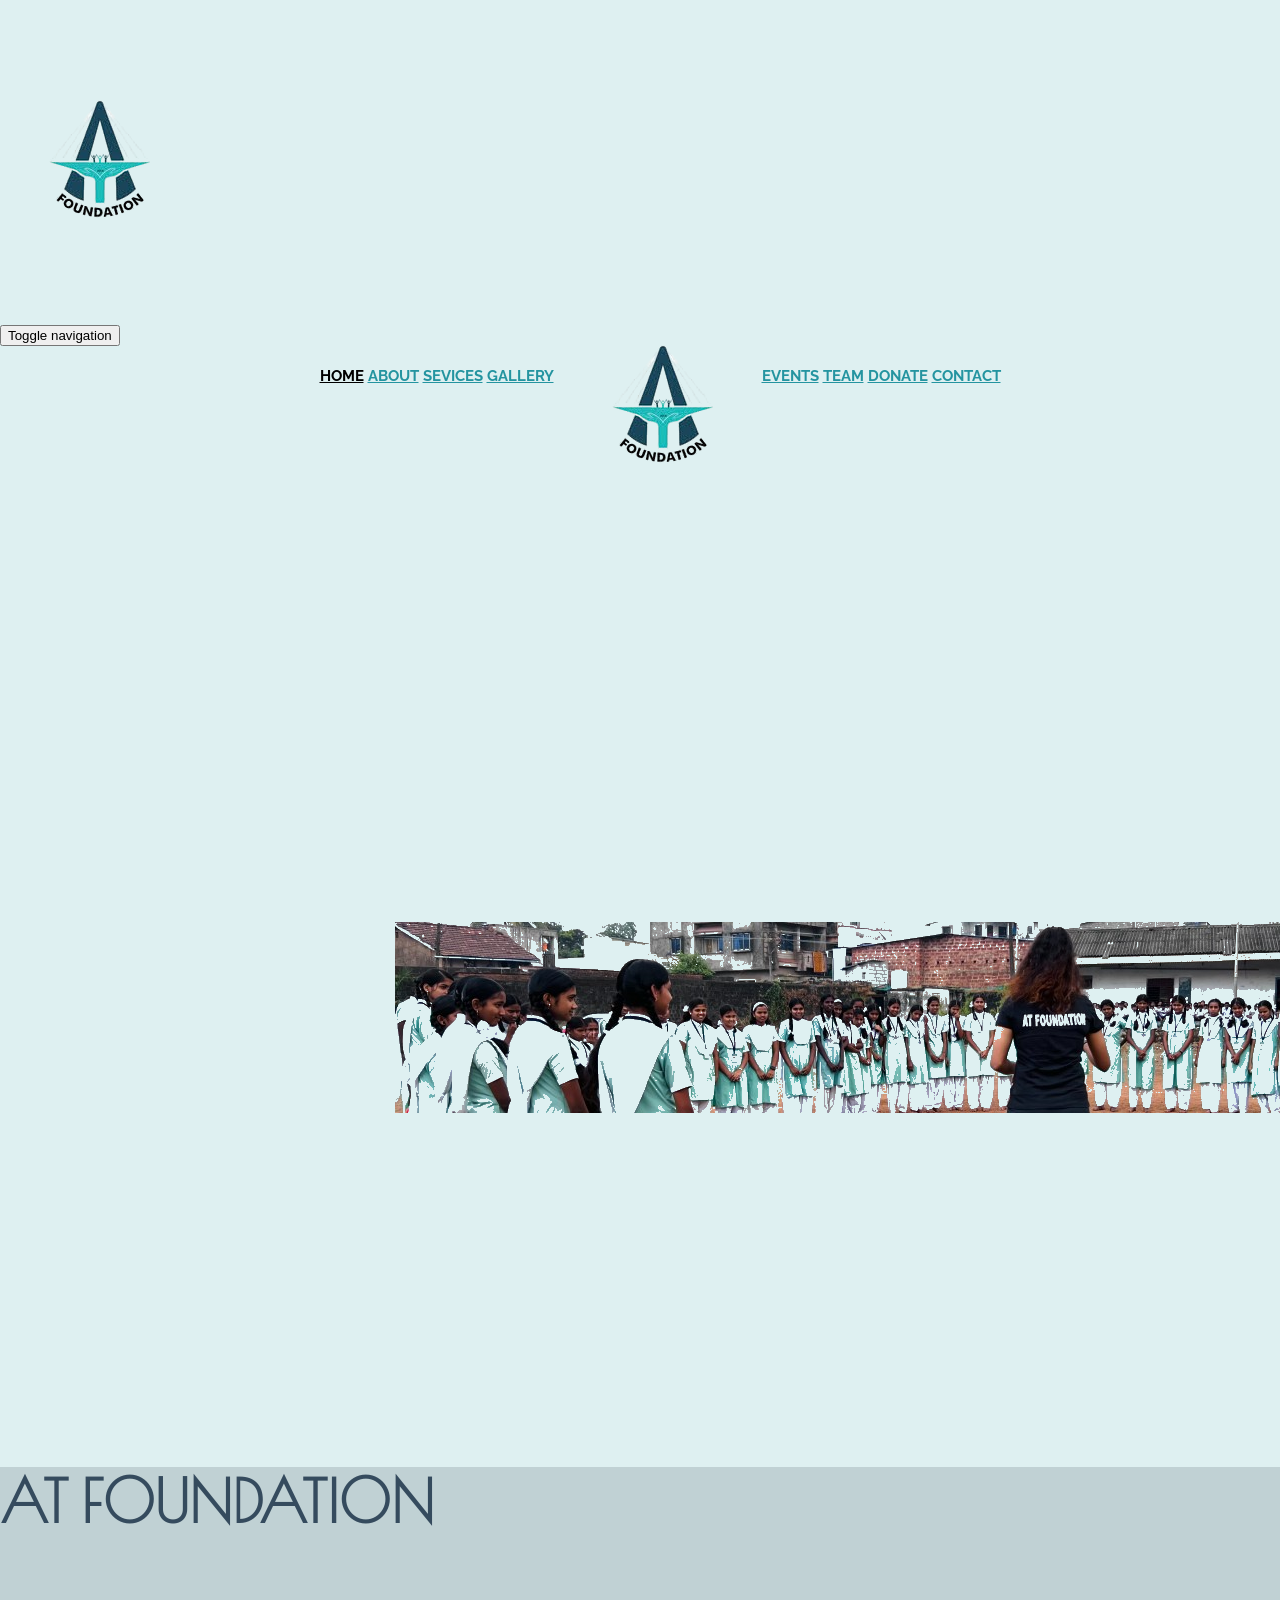
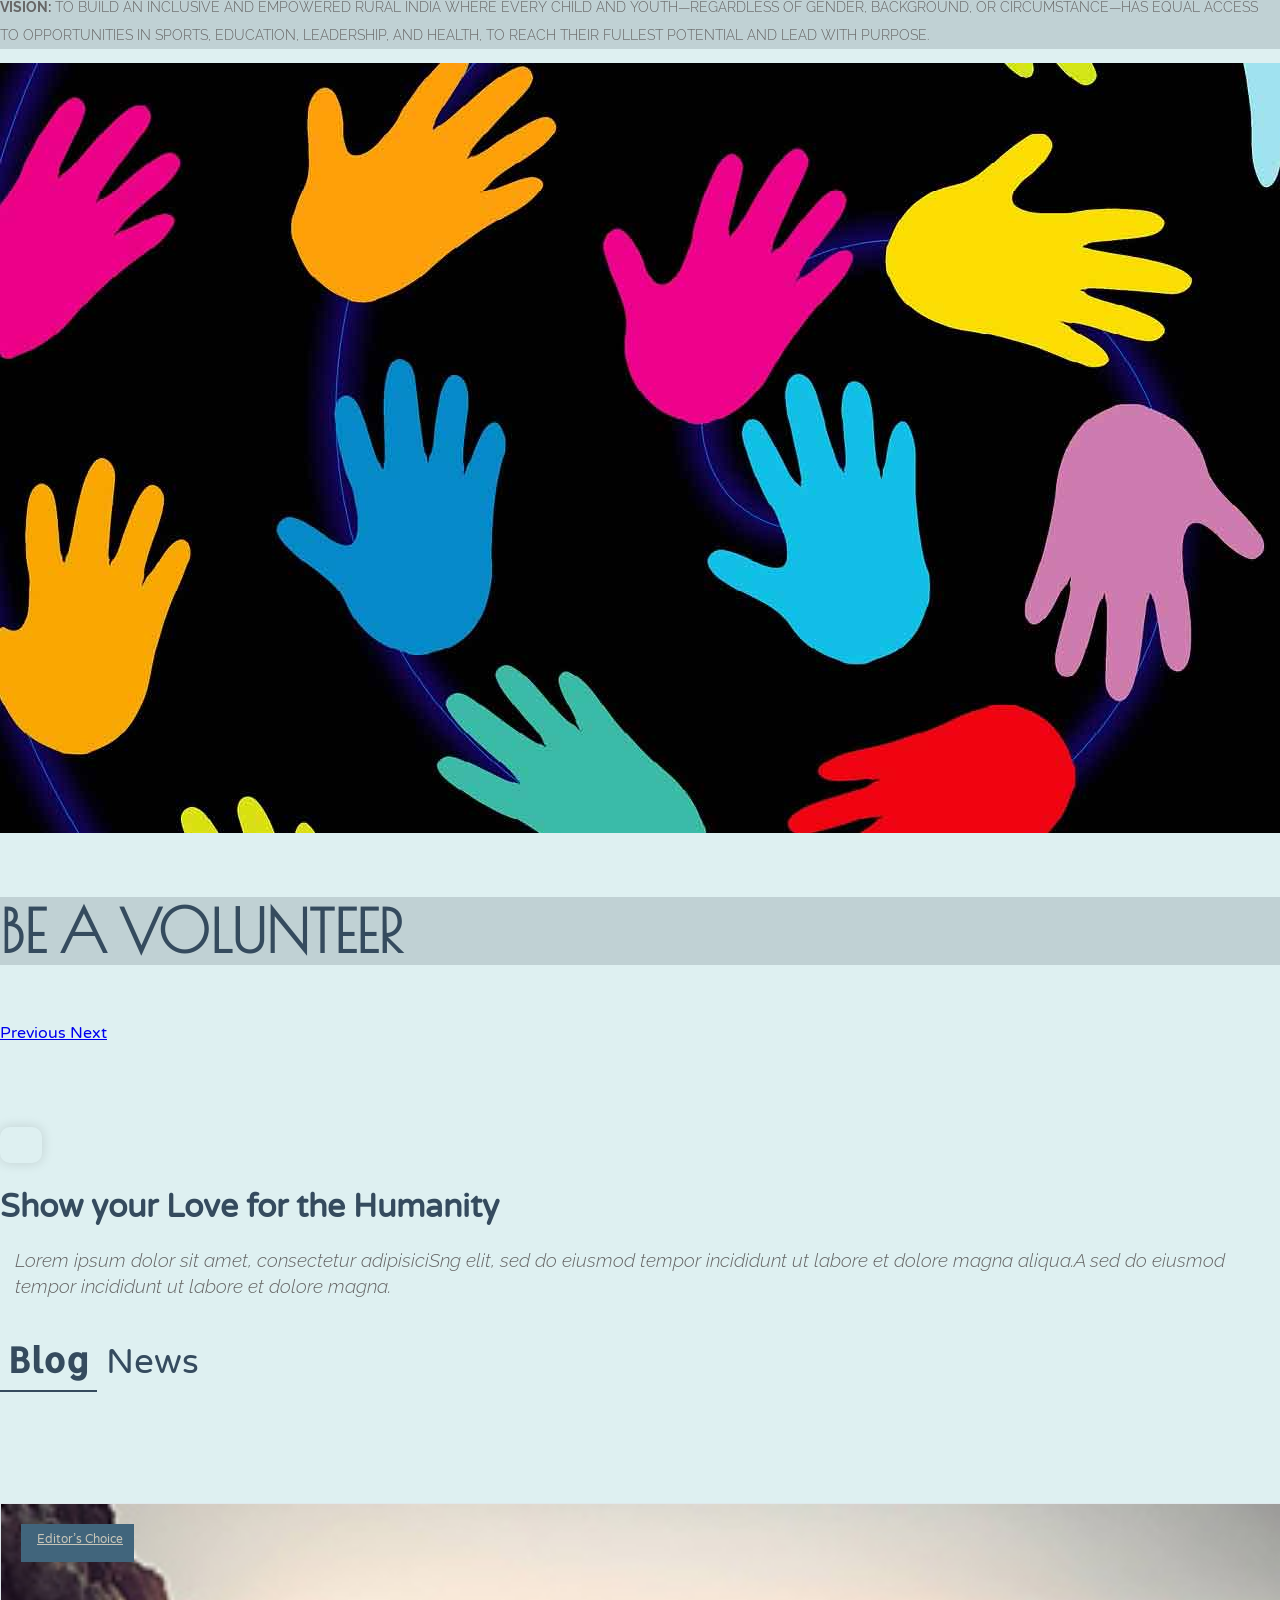
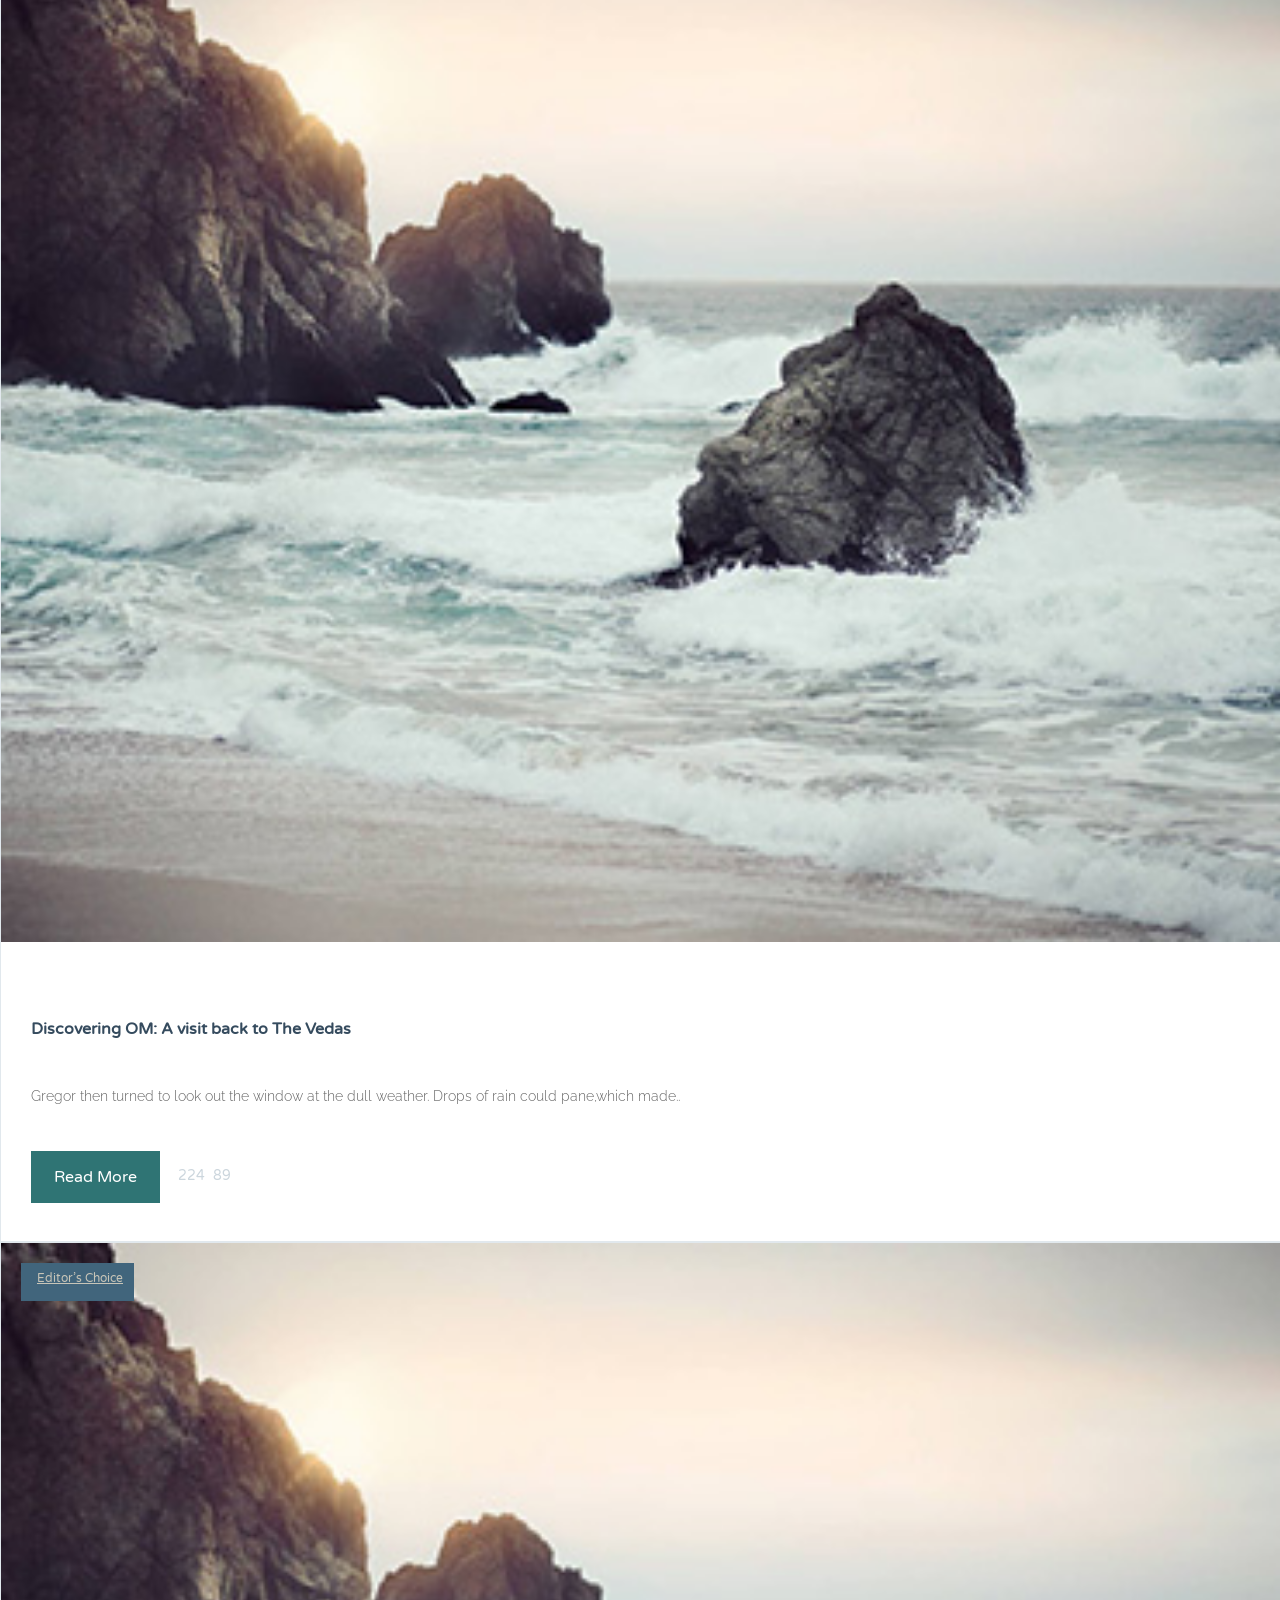
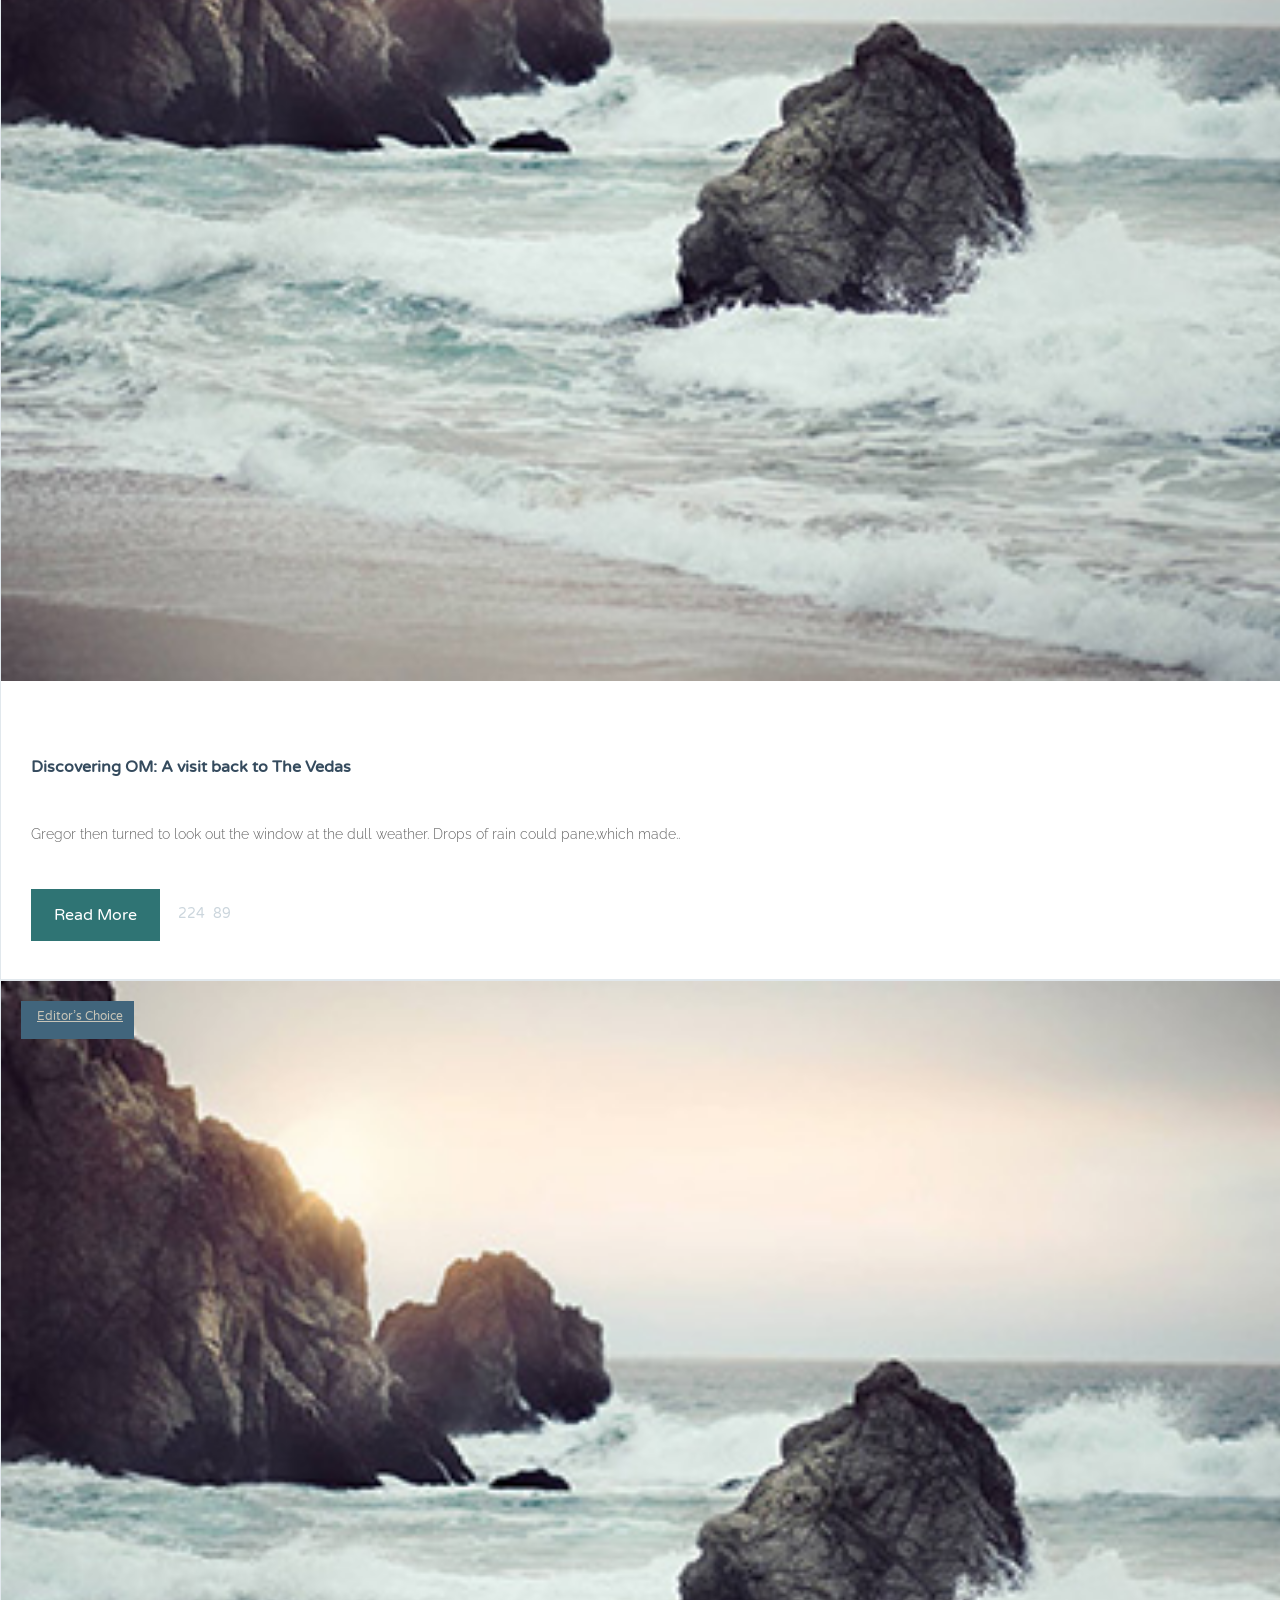
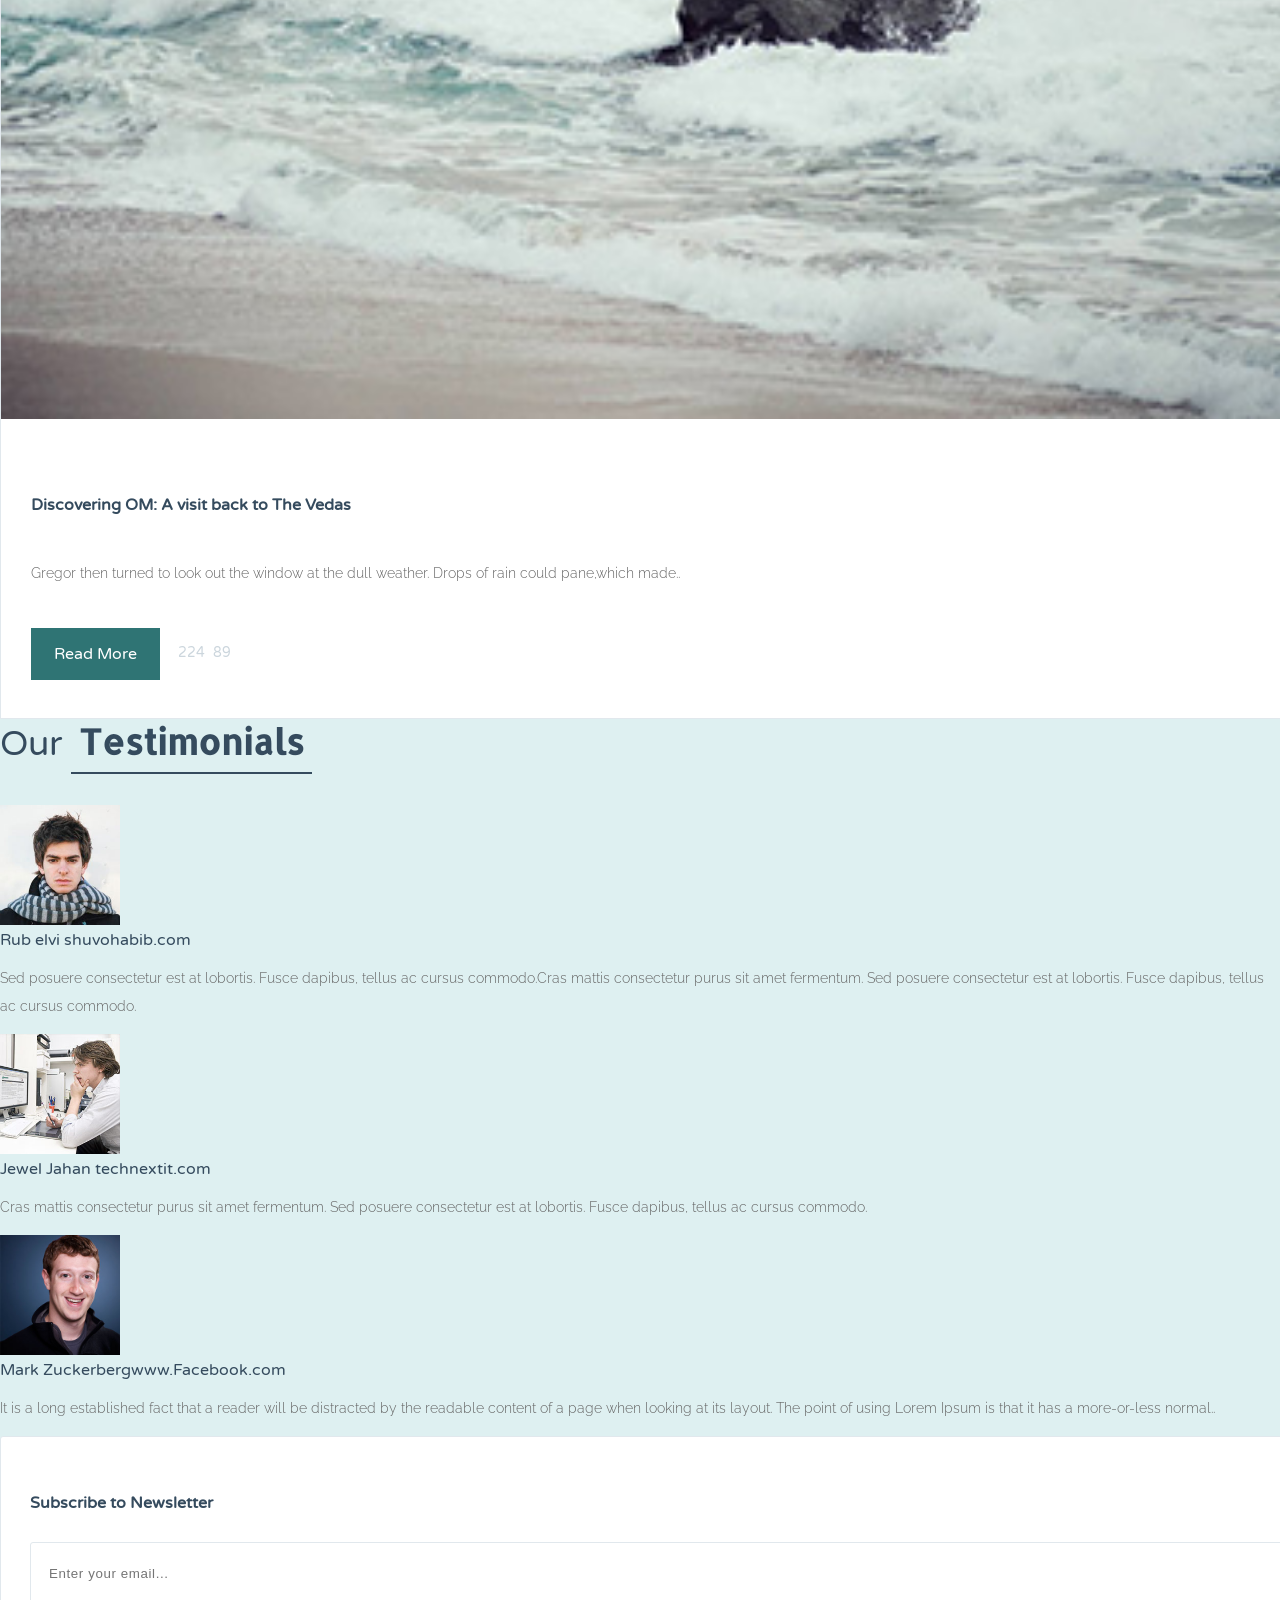
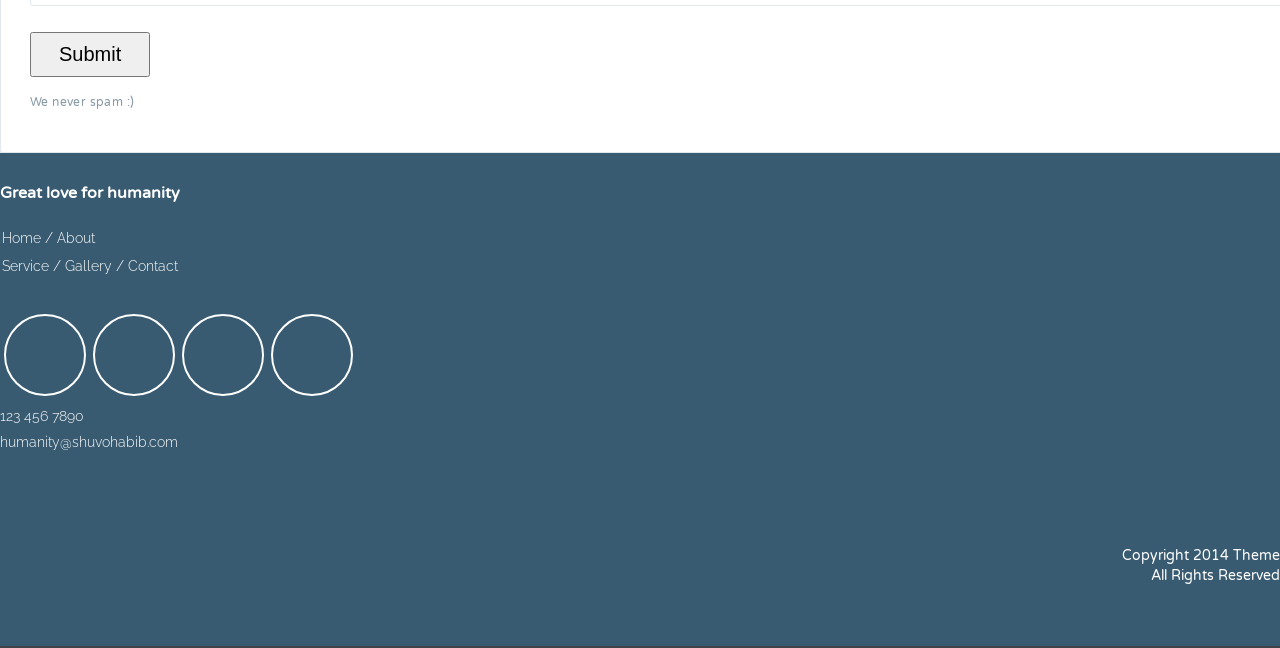
==== commit b98cef7c: "Update index.html" ====
--- a/index.html
+++ b/index.html
@@ -59,24 +59,29 @@
 		  </ol>
 
 		  <!-- Wrapper for slides -->
-		  <div class="carousel-inner" role="listbox">
-		    <div class="item active">
-		      <img src="img/slide3.png" alt="">
-		      <div class="carousel-caption">
-		        AT Foundation
-		      </div>
-			</div class="center>Vision
-			    <b></b>To build an inclusive and empowered rural India where every child and youth—regardless of 
-				gender, background, or circumstance—has equal access to opportunities in sports, education, 
-				leadership, and health, to reach their fullest potential and lead with purpose.</b>
-		    </div>
-		    <div class="item">
-		      <img src="img/slide2.jpg" alt="">
-		      <div class="carousel-caption">
-		        Be a volunteer
-		      </div>
+		<div class="carousel-inner" role="listbox">
+		
+		  <div class="item active">
+		    <img src="img/slide3.png" alt="">
+		    <div class="carousel-caption">
+		      <h3>AT Foundation</h3>
+		      <p>
+		        <strong>Vision:</strong>
+		        To build an inclusive and empowered rural India where every child and youth—regardless of 
+		        gender, background, or circumstance—has equal access to opportunities in sports, education, 
+		        leadership, and health, to reach their fullest potential and lead with purpose.
+		      </p>
 		    </div>
 		  </div>
+		
+		  <div class="item">
+		    <img src="img/slide2.jpg" alt="">
+		    <div class="carousel-caption">
+		      <h3>Be a Volunteer</h3>
+		    </div>
+		  </div>
+		
+		</div>
 
 		  <!-- Controls -->
 		  <a class="left carousel-control" href="#carousel-example-generic" role="button" data-slide="prev">
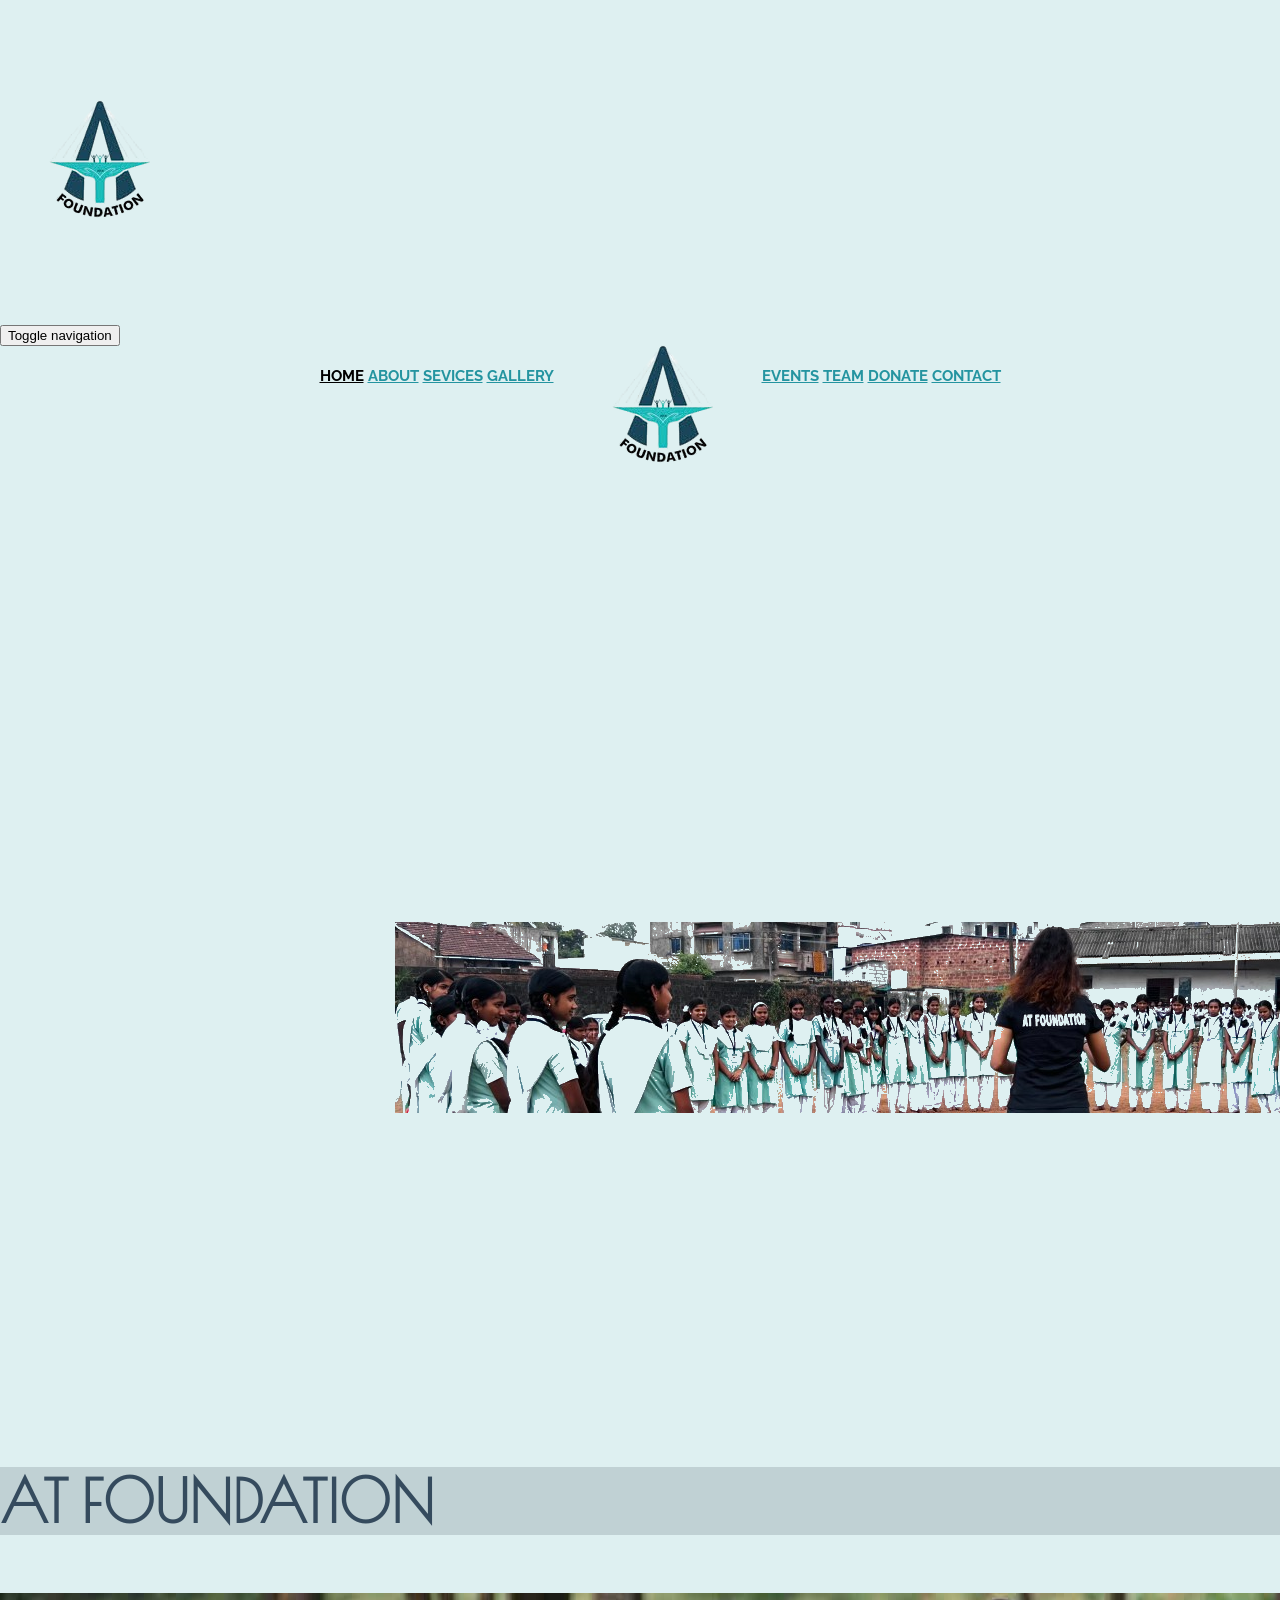
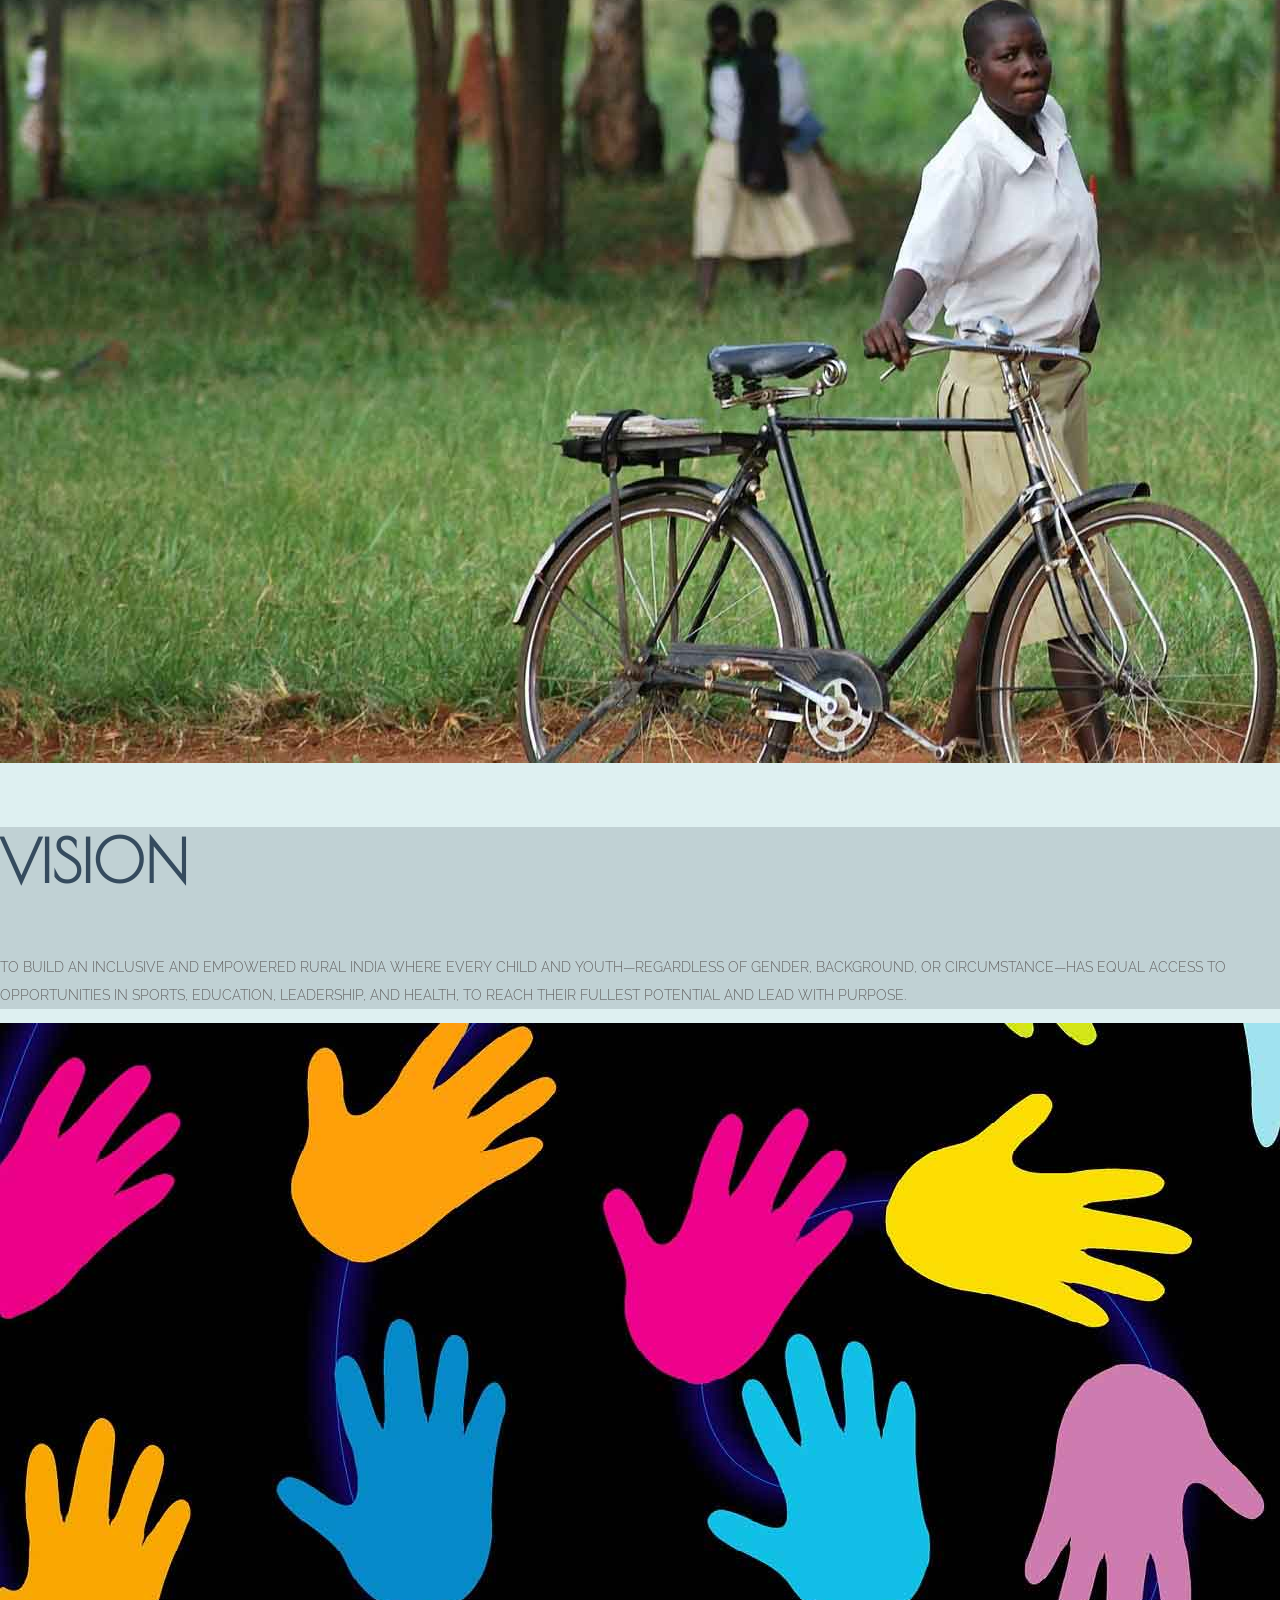
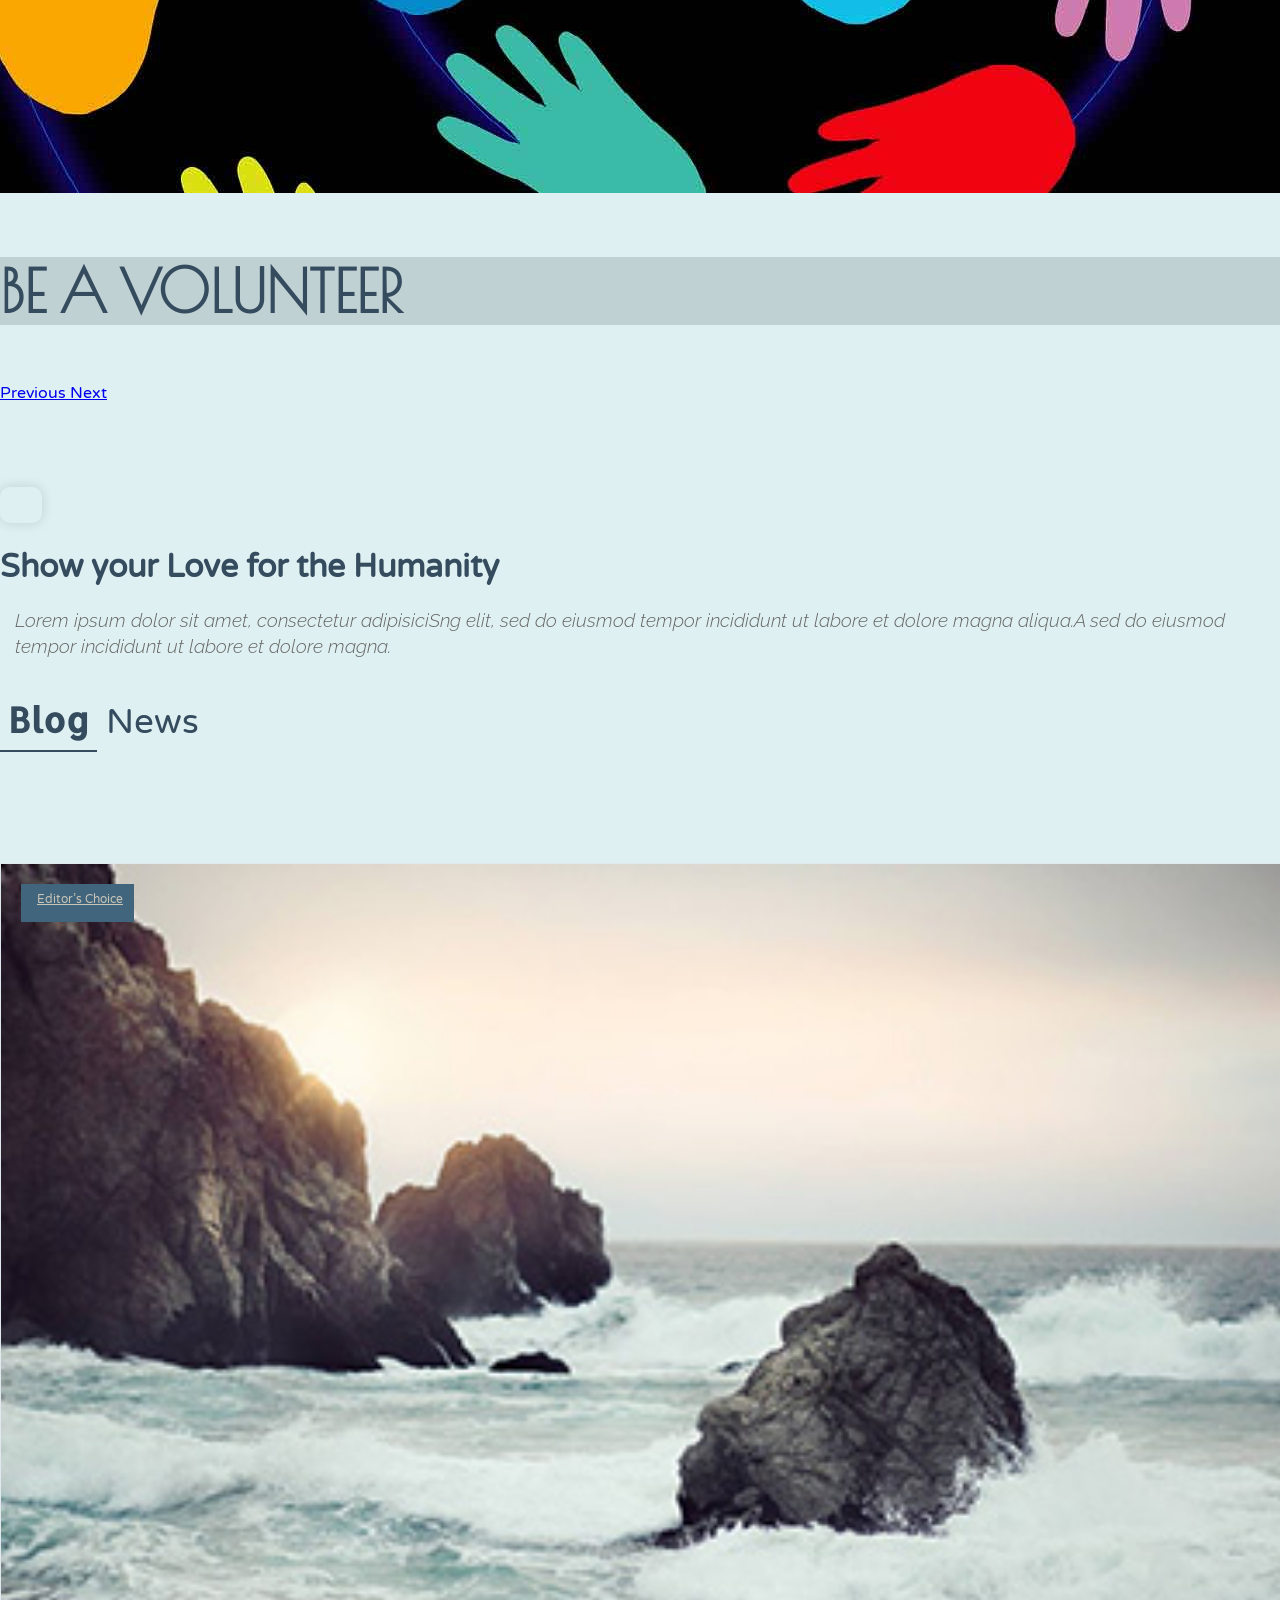
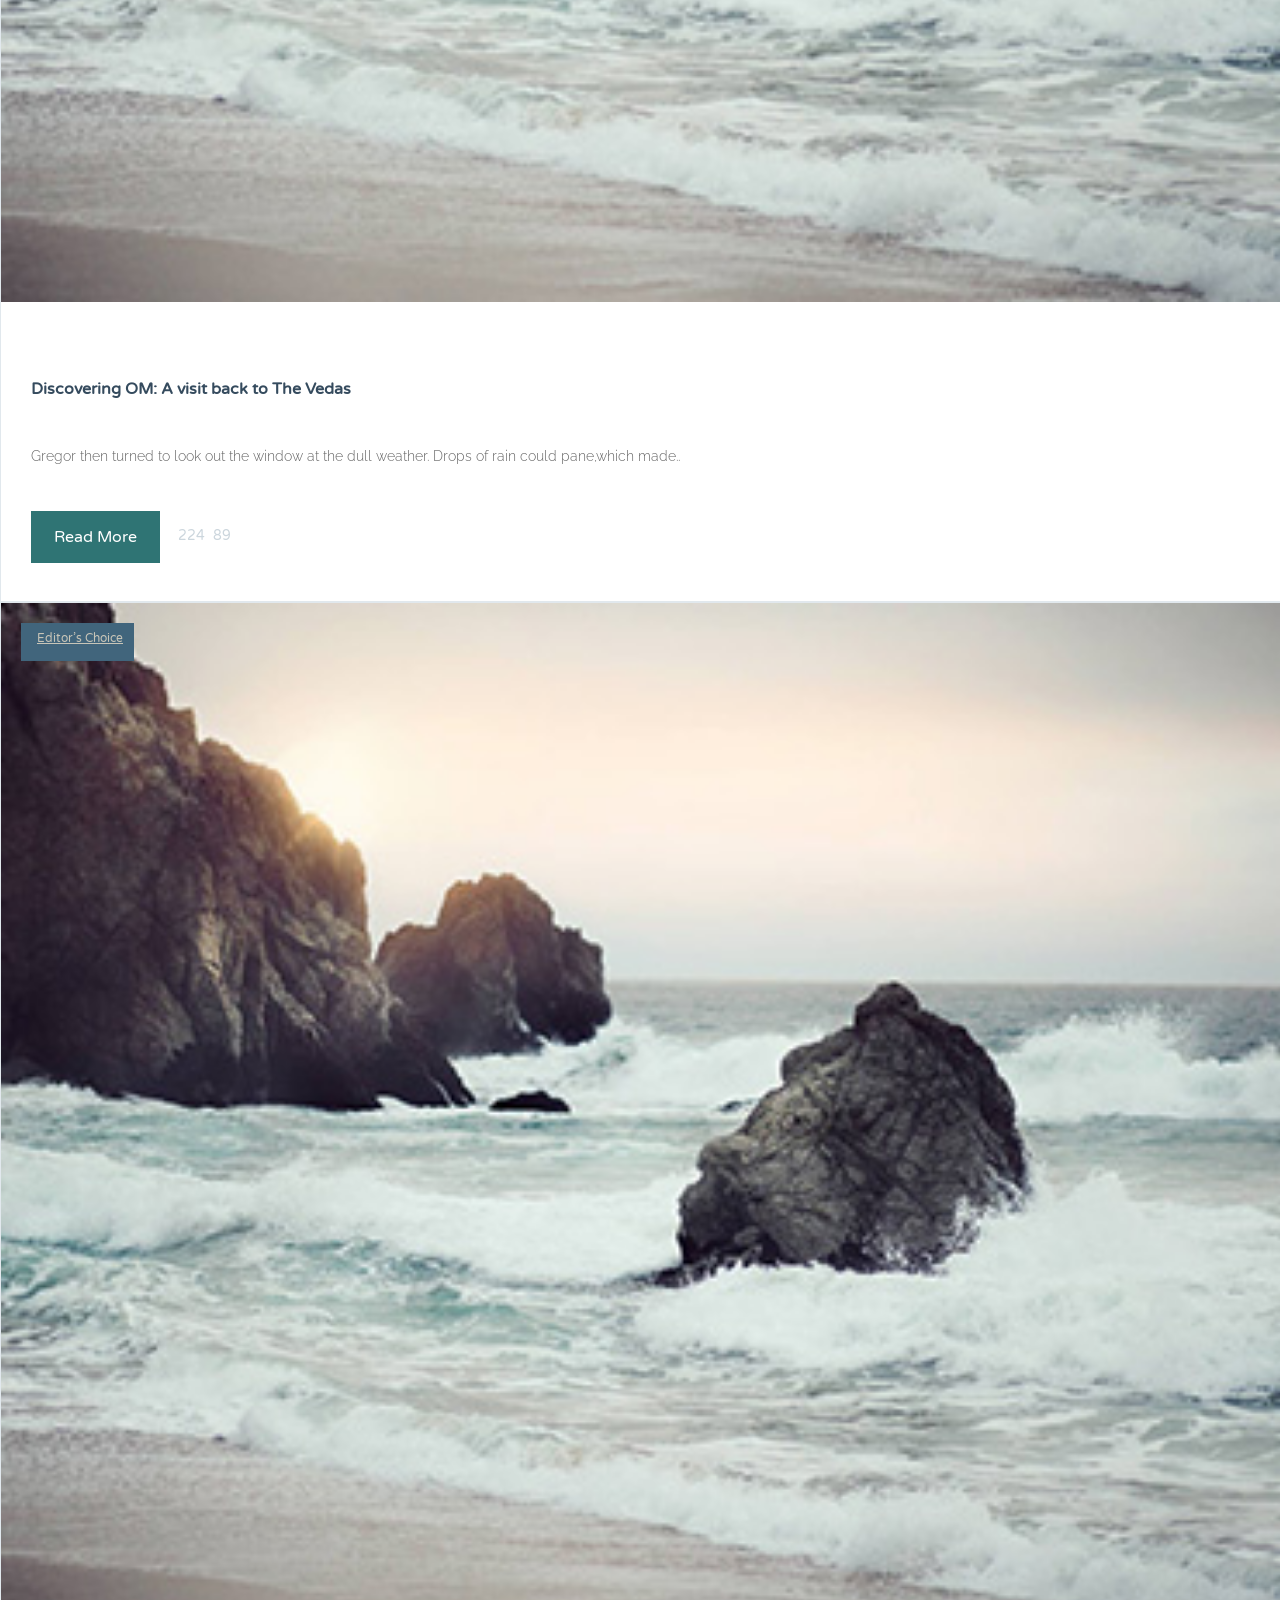
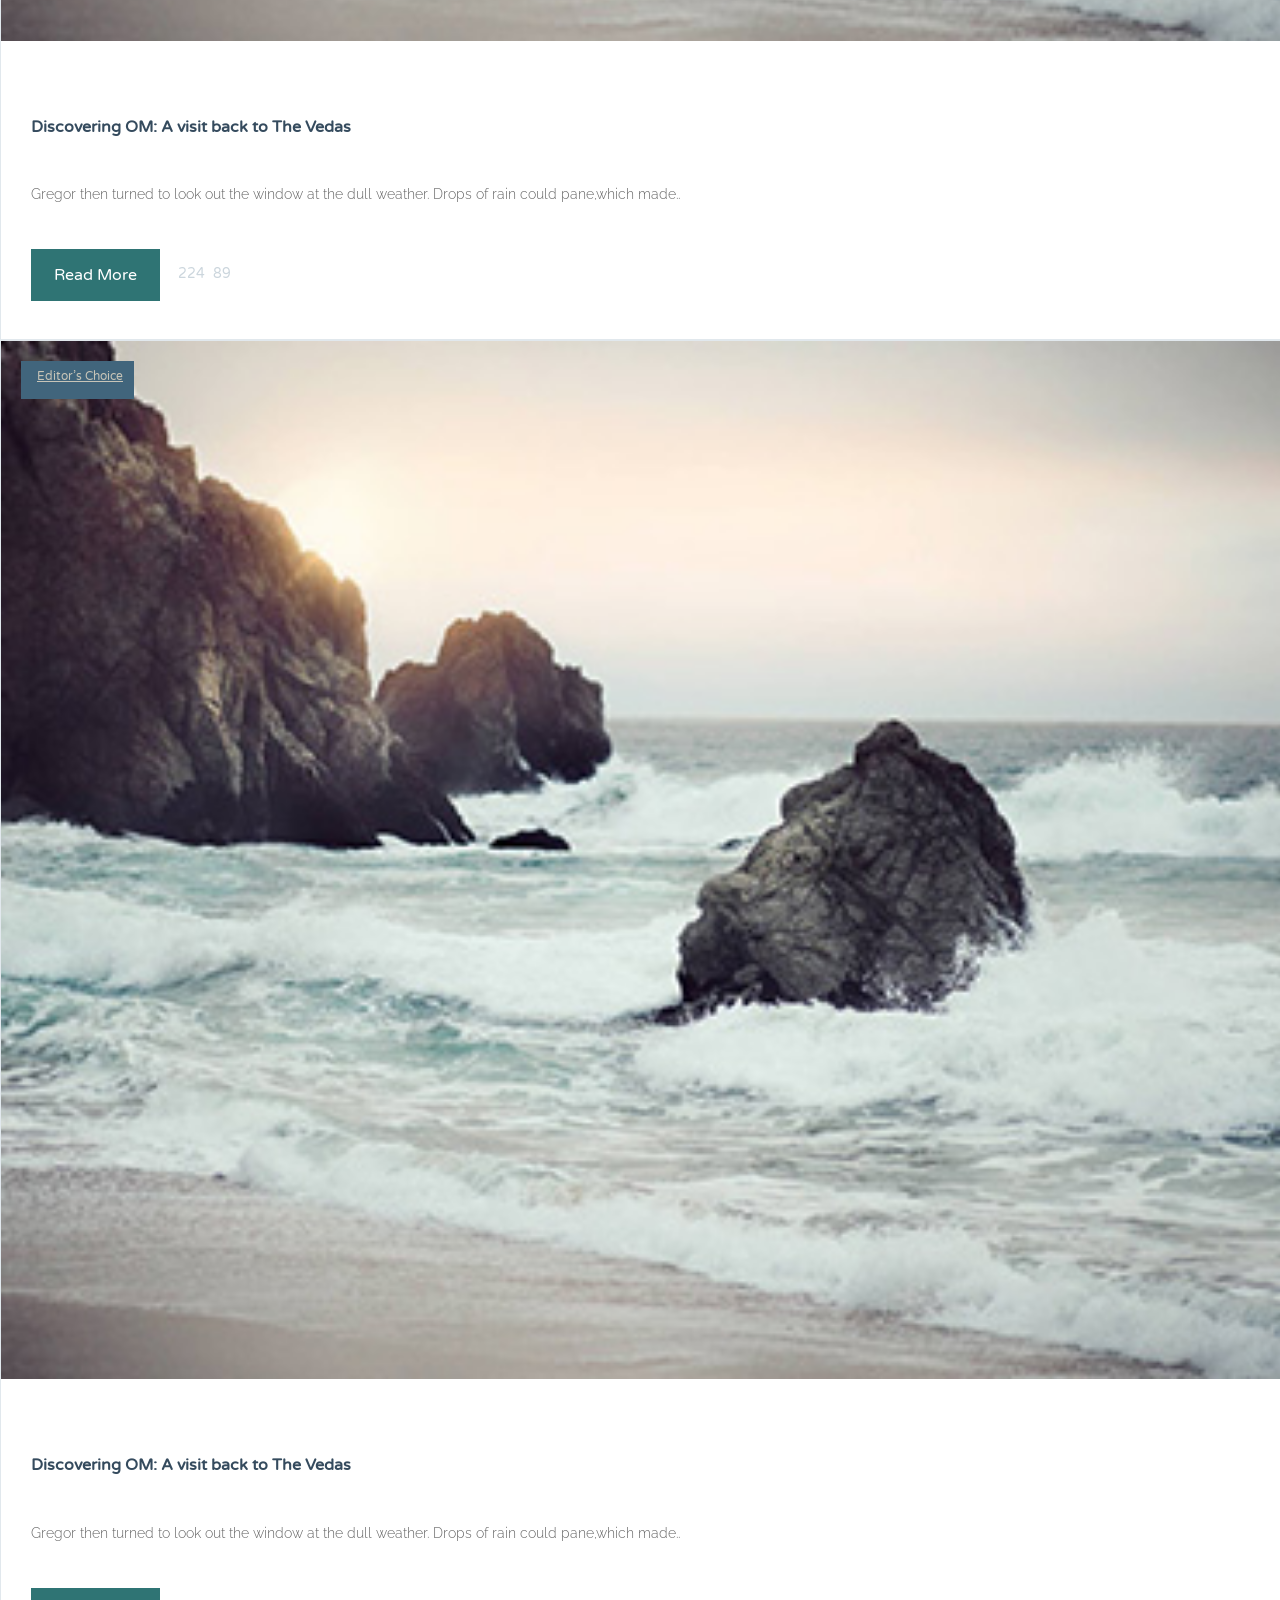
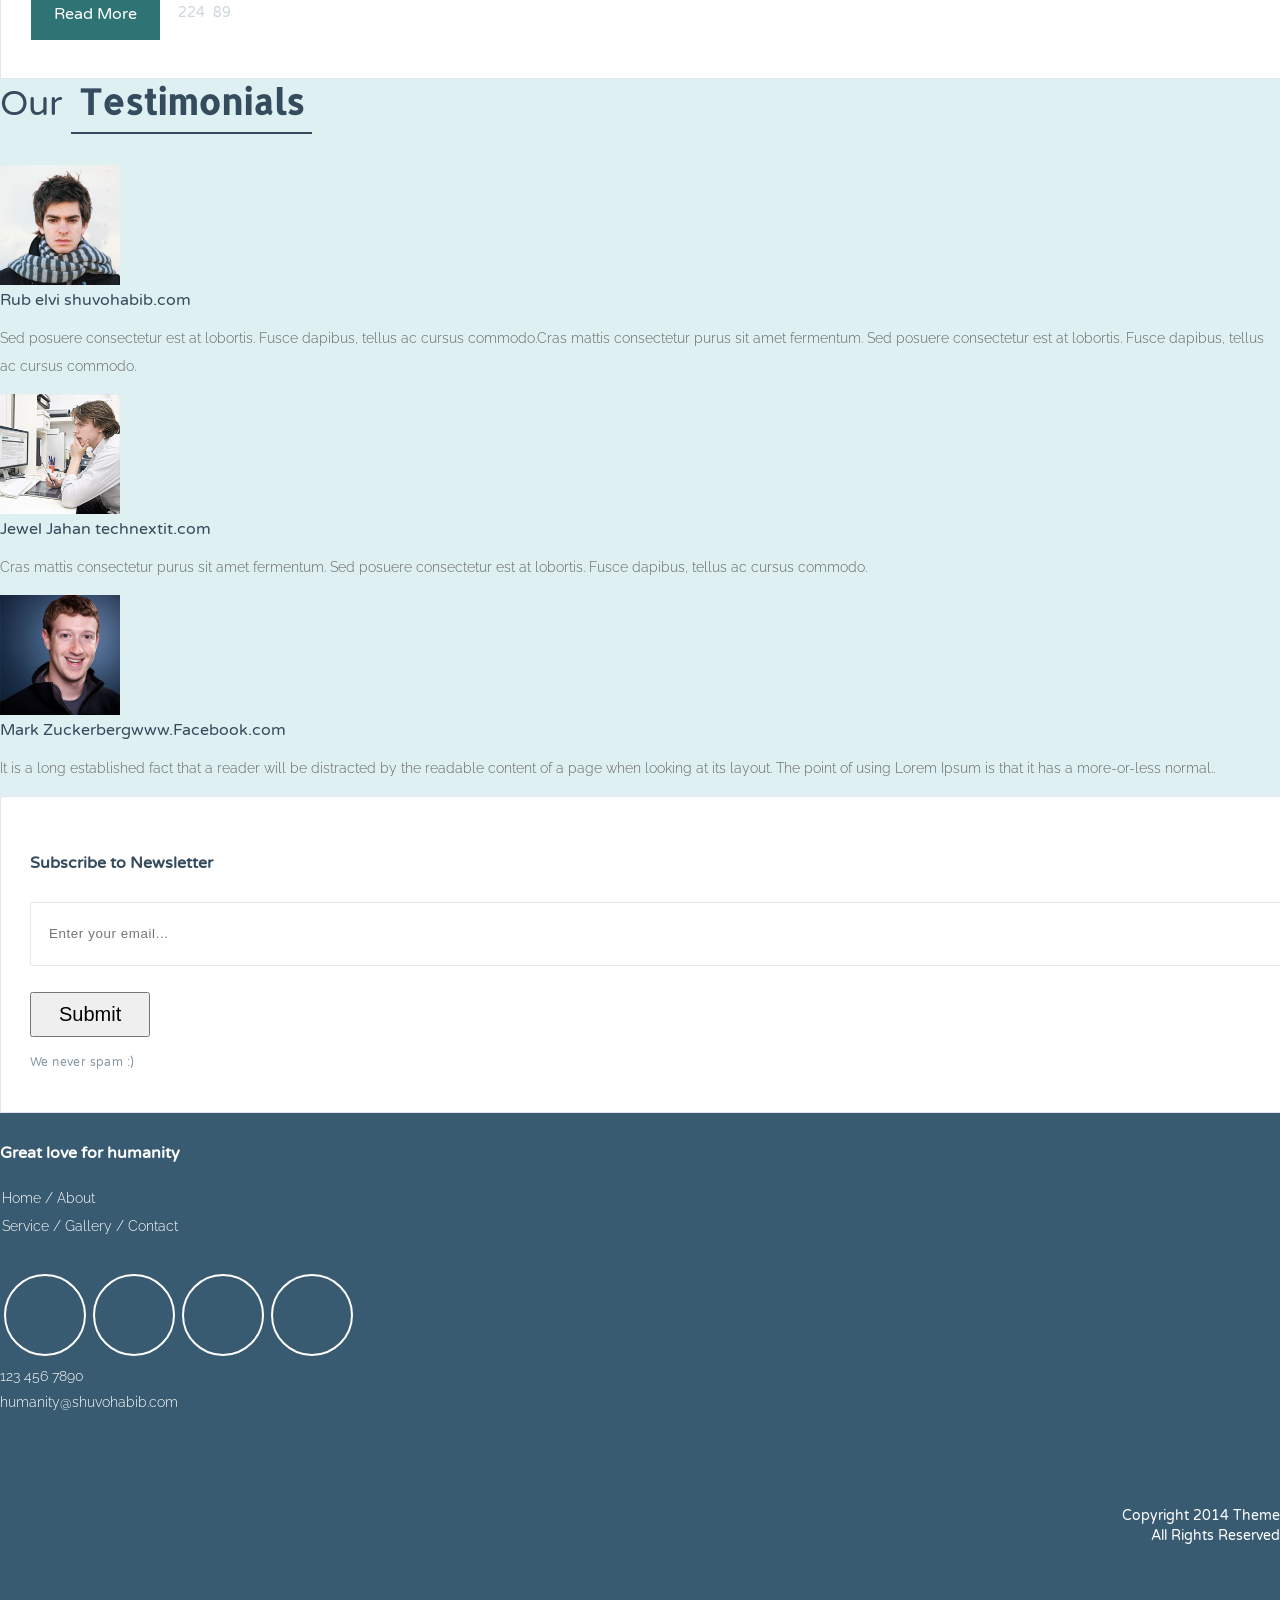
==== commit b8320d4e: "Update index.html" ====
--- a/index.html
+++ b/index.html
@@ -58,15 +58,23 @@
 		    <li data-target="#carousel-example-generic" data-slide-to="2"></li>
 		  </ol>
 
-		  <!-- Wrapper for slides -->
+		 <!-- Wrapper for slides -->
 		<div class="carousel-inner" role="listbox">
 		
+		  <!-- Slide 1 -->
 		  <div class="item active">
 		    <img src="img/slide3.png" alt="">
 		    <div class="carousel-caption">
 		      <h3>AT Foundation</h3>
+		    </div>
+		  </div>
+		
+		  <!-- Slide 2 (Vision) -->
+		  <div class="item">
+		    <img src="img/slide1.jpg" alt="">
+		    <div class="carousel-caption">
+		      <h3>Vision</h3>
 		      <p>
-		        <strong>Vision:</strong>
 		        To build an inclusive and empowered rural India where every child and youth—regardless of 
 		        gender, background, or circumstance—has equal access to opportunities in sports, education, 
 		        leadership, and health, to reach their fullest potential and lead with purpose.
@@ -74,6 +82,7 @@
 		    </div>
 		  </div>
 		
+		  <!-- Slide 3 -->
 		  <div class="item">
 		    <img src="img/slide2.jpg" alt="">
 		    <div class="carousel-caption">
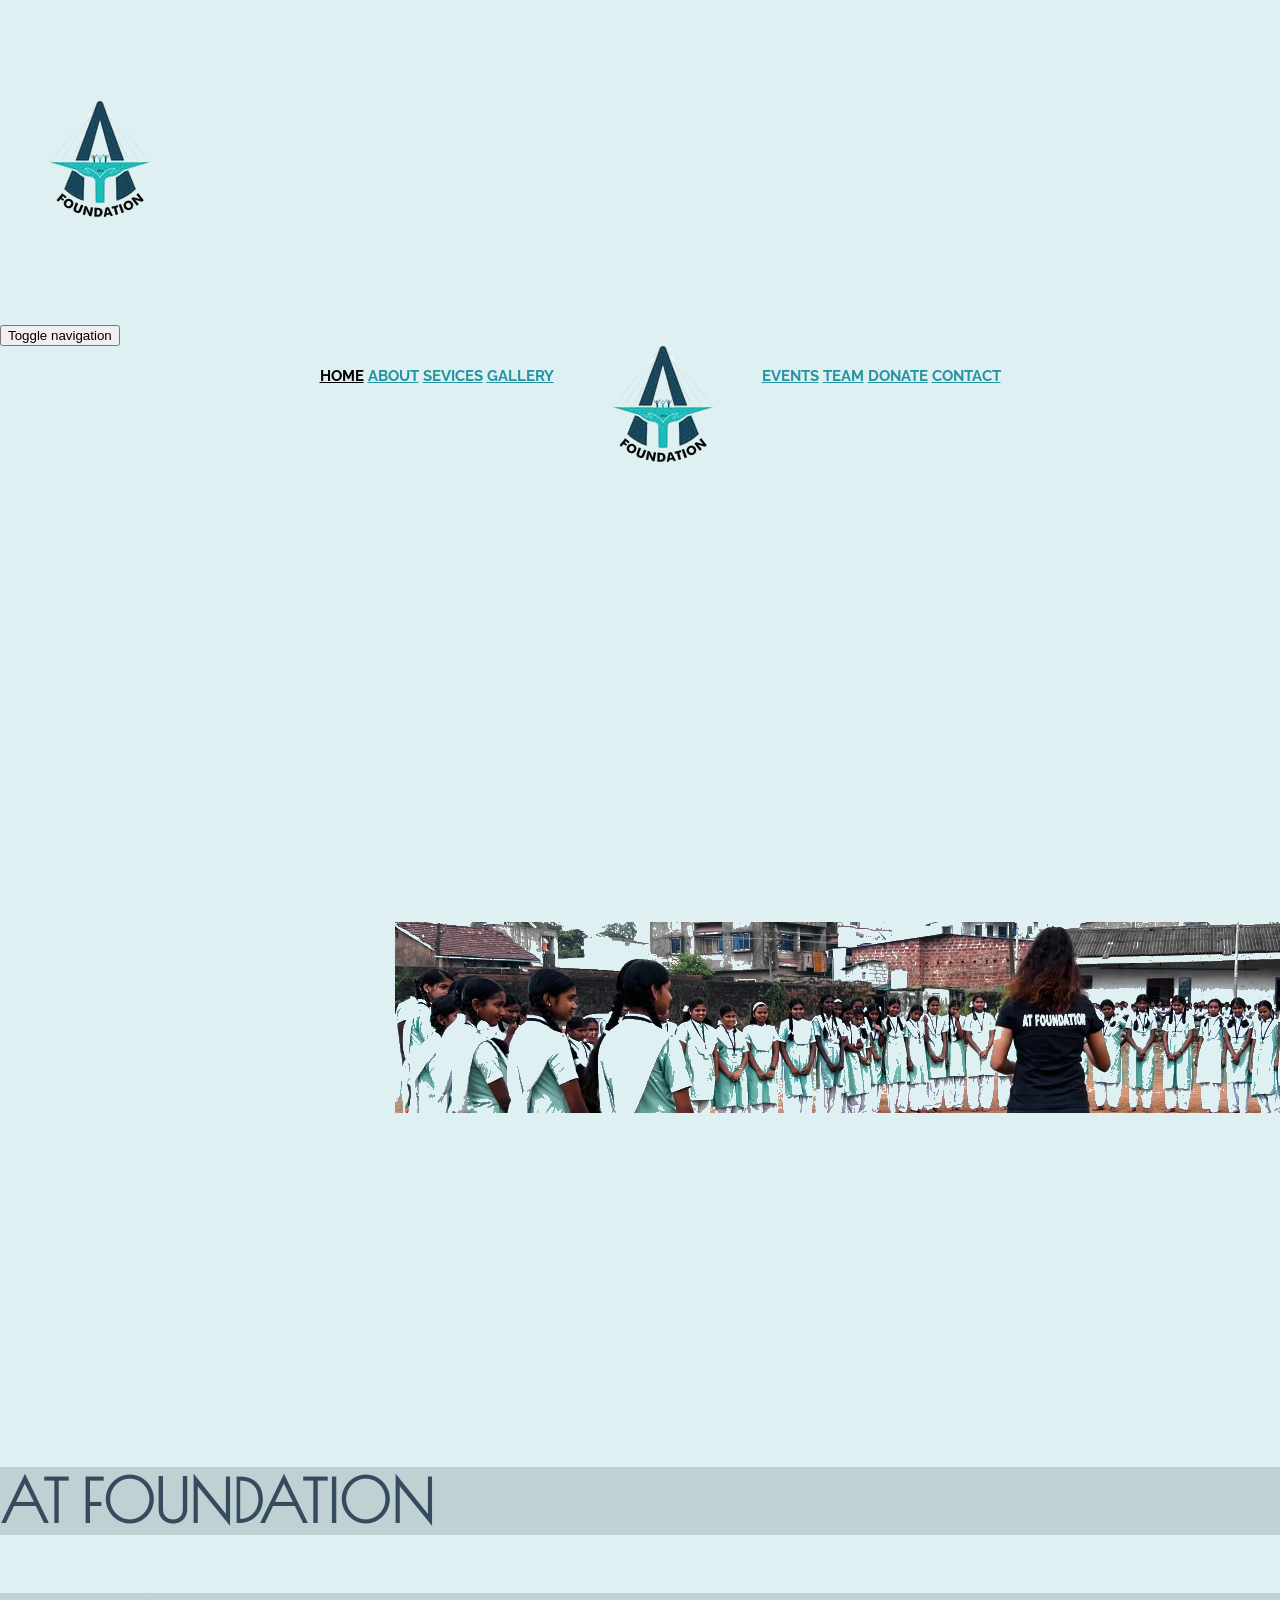
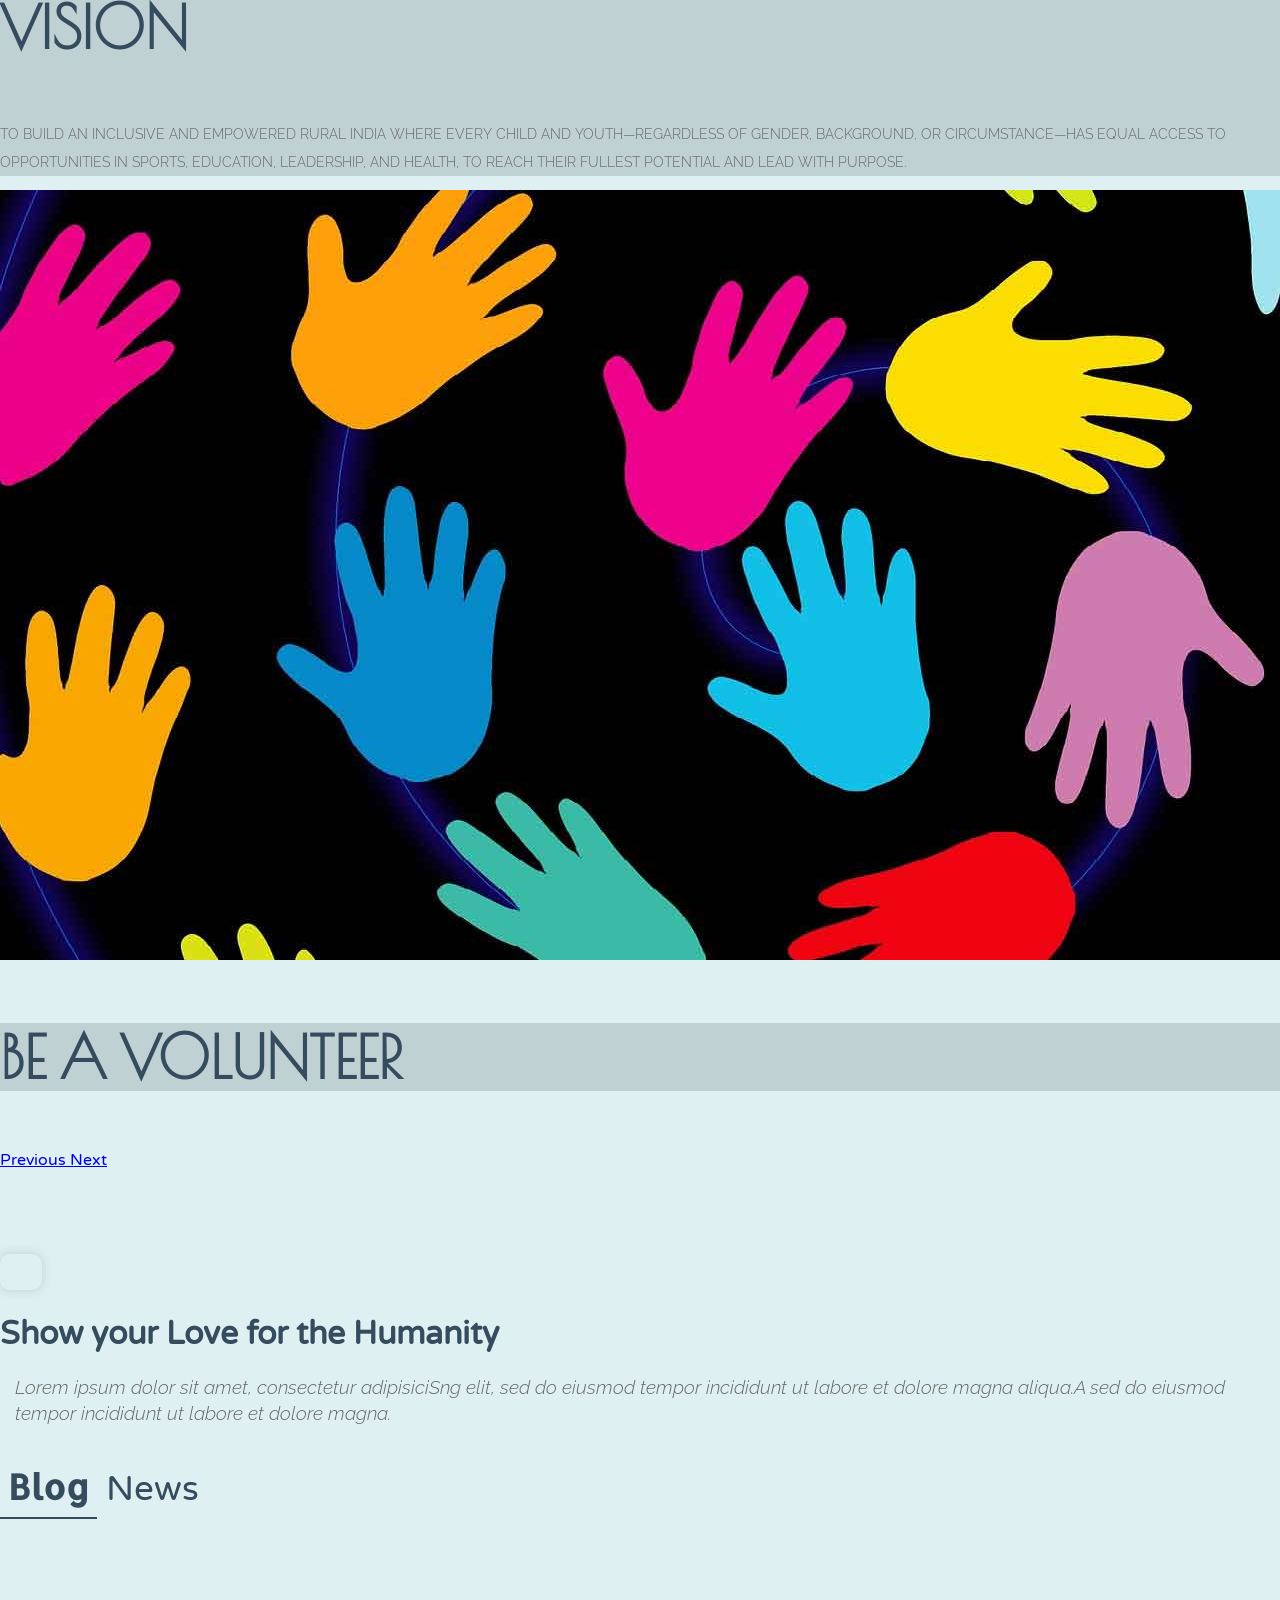
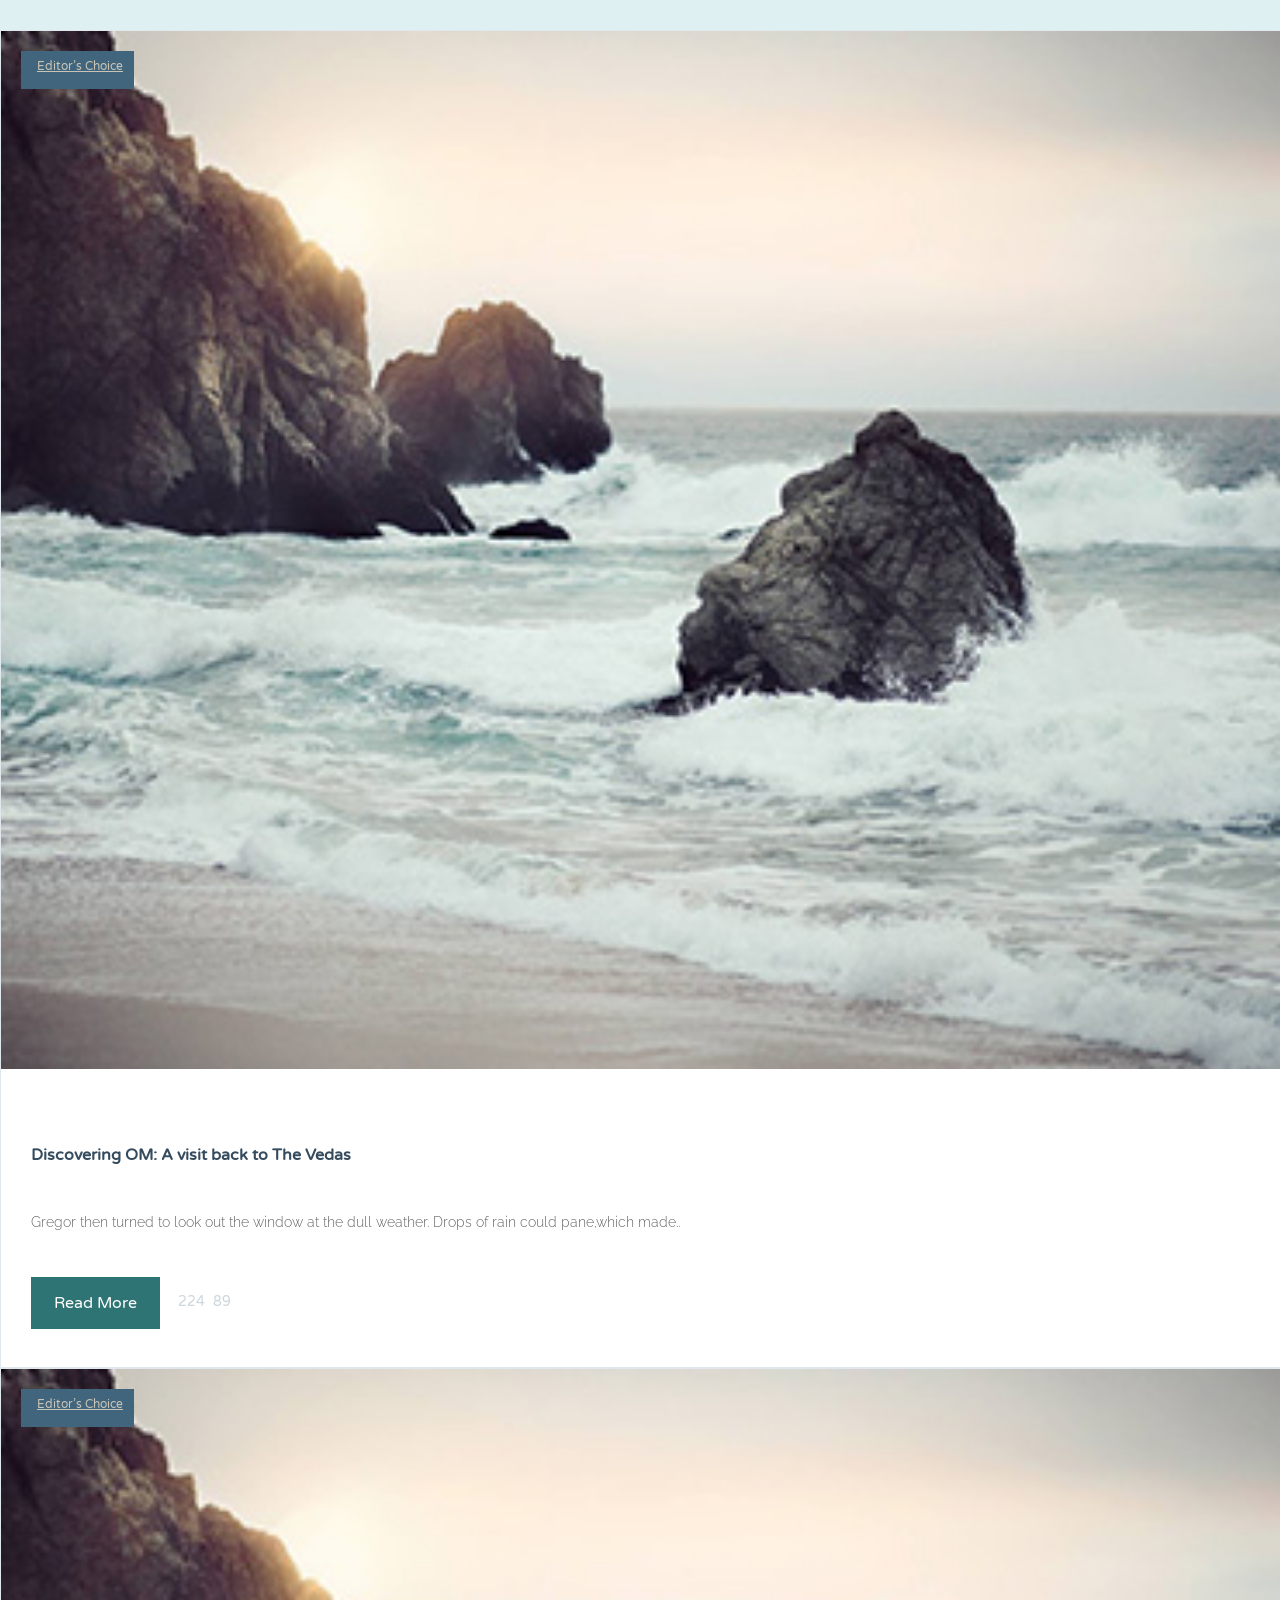
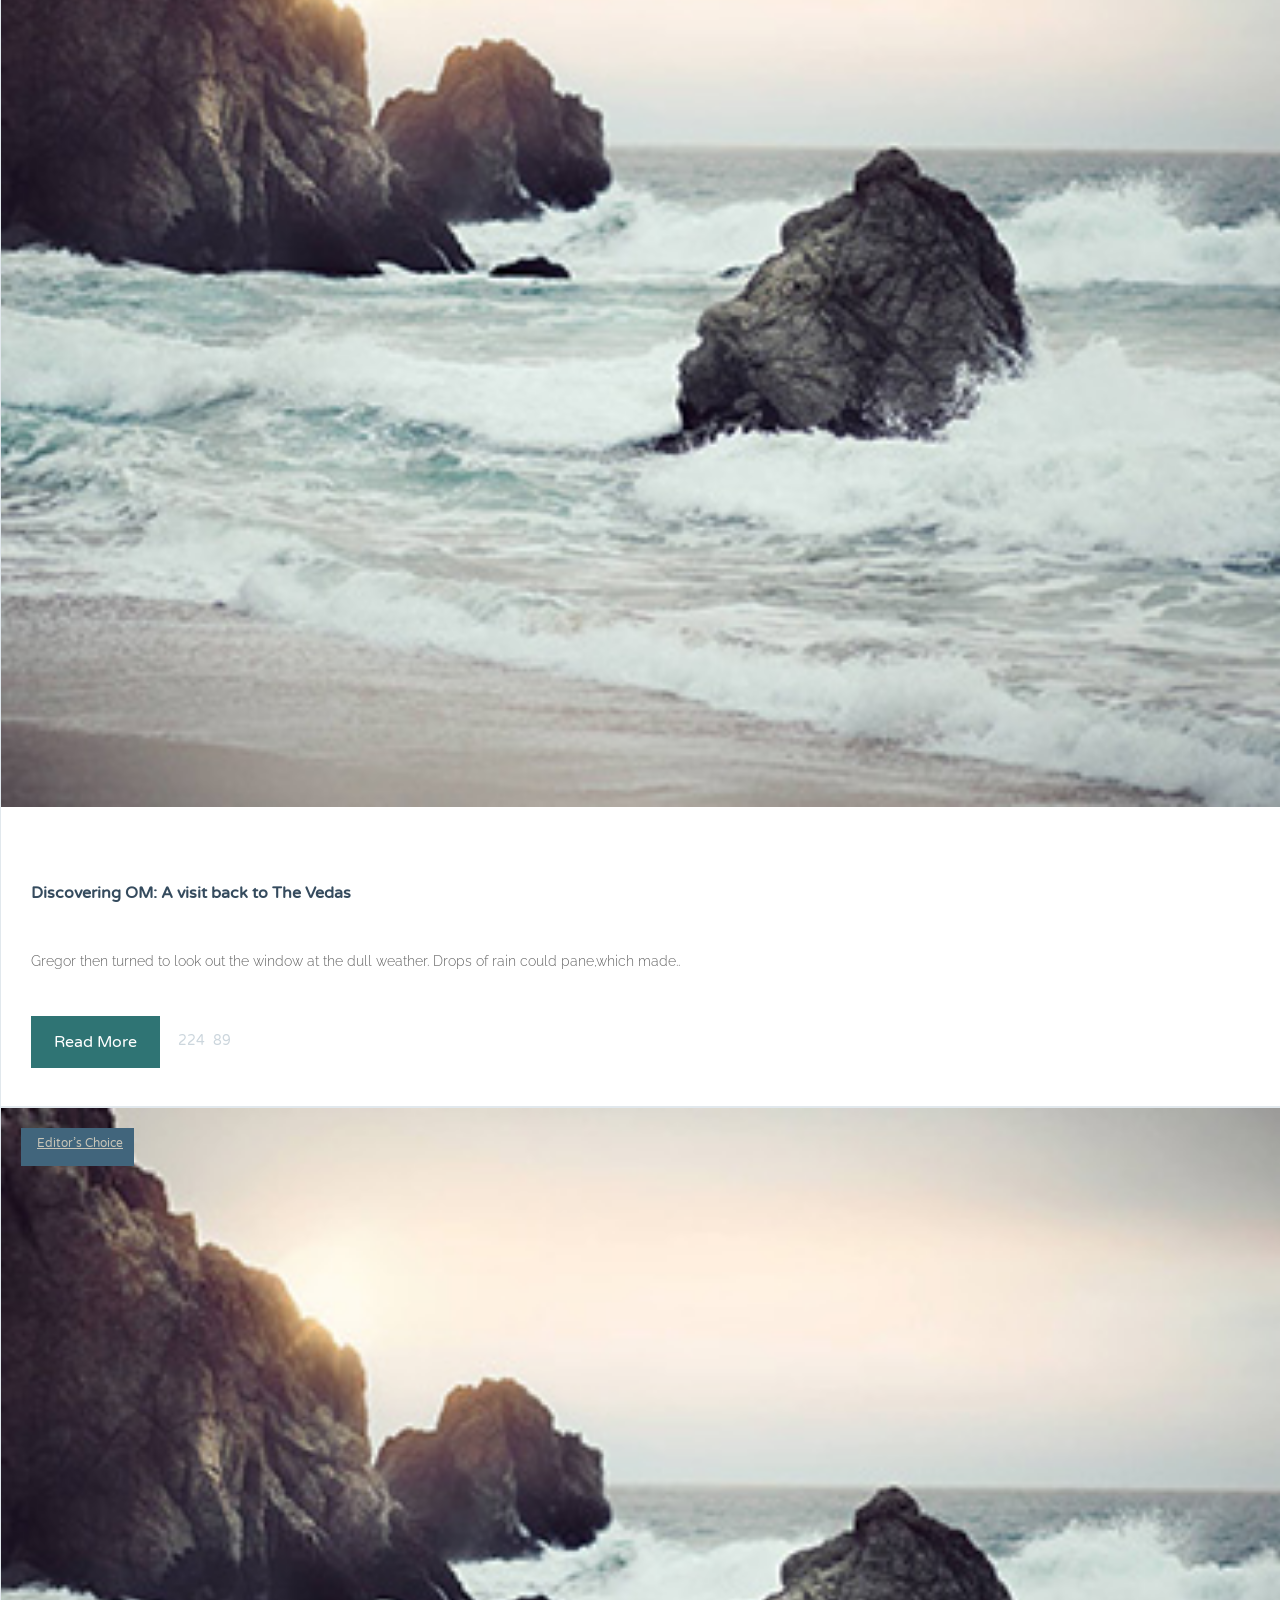
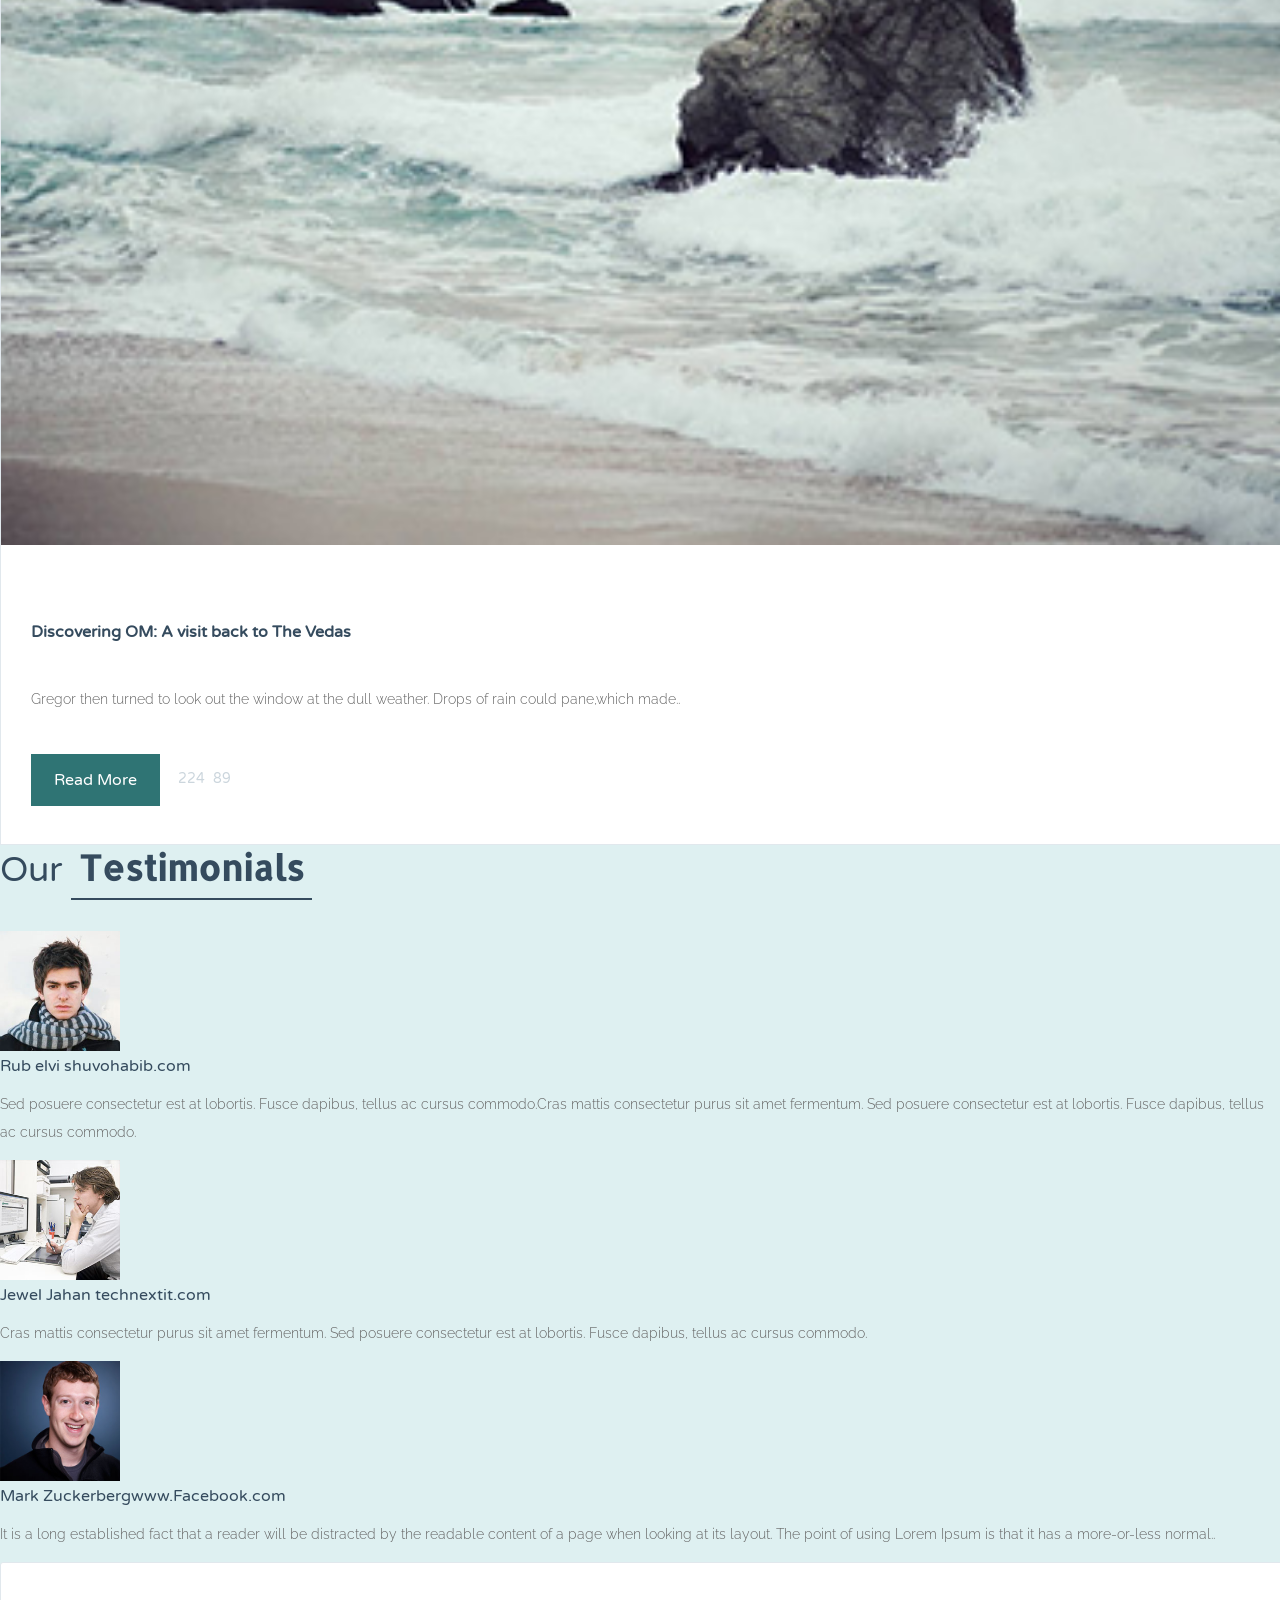
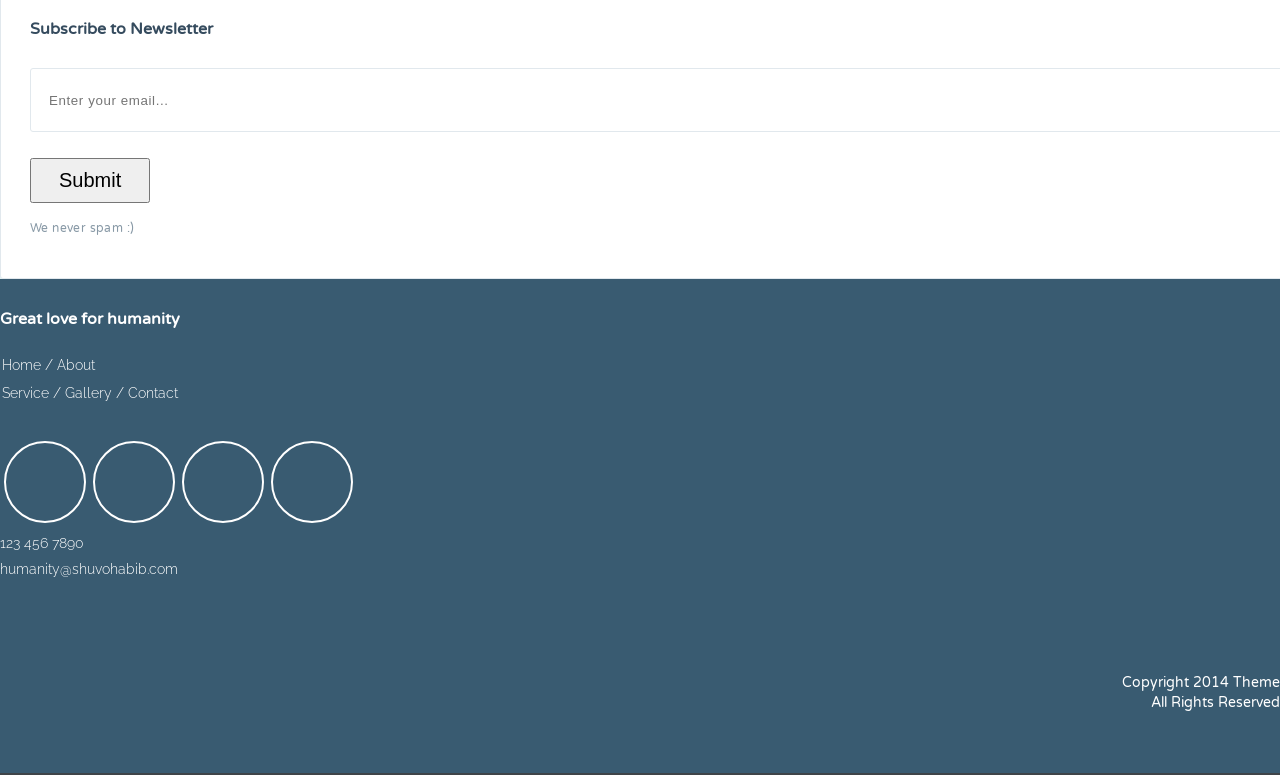
==== commit 68165e40: "Update index.html" ====
--- a/index.html
+++ b/index.html
@@ -71,7 +71,7 @@
 		
 		  <!-- Slide 2 (Vision) -->
 		  <div class="item">
-		    <img src="img/slide1.jpg" alt="">
+		    <!--<img src="img/slide1.jpg" alt="">-->
 		    <div class="carousel-caption">
 		      <h3>Vision</h3>
 		      <p>
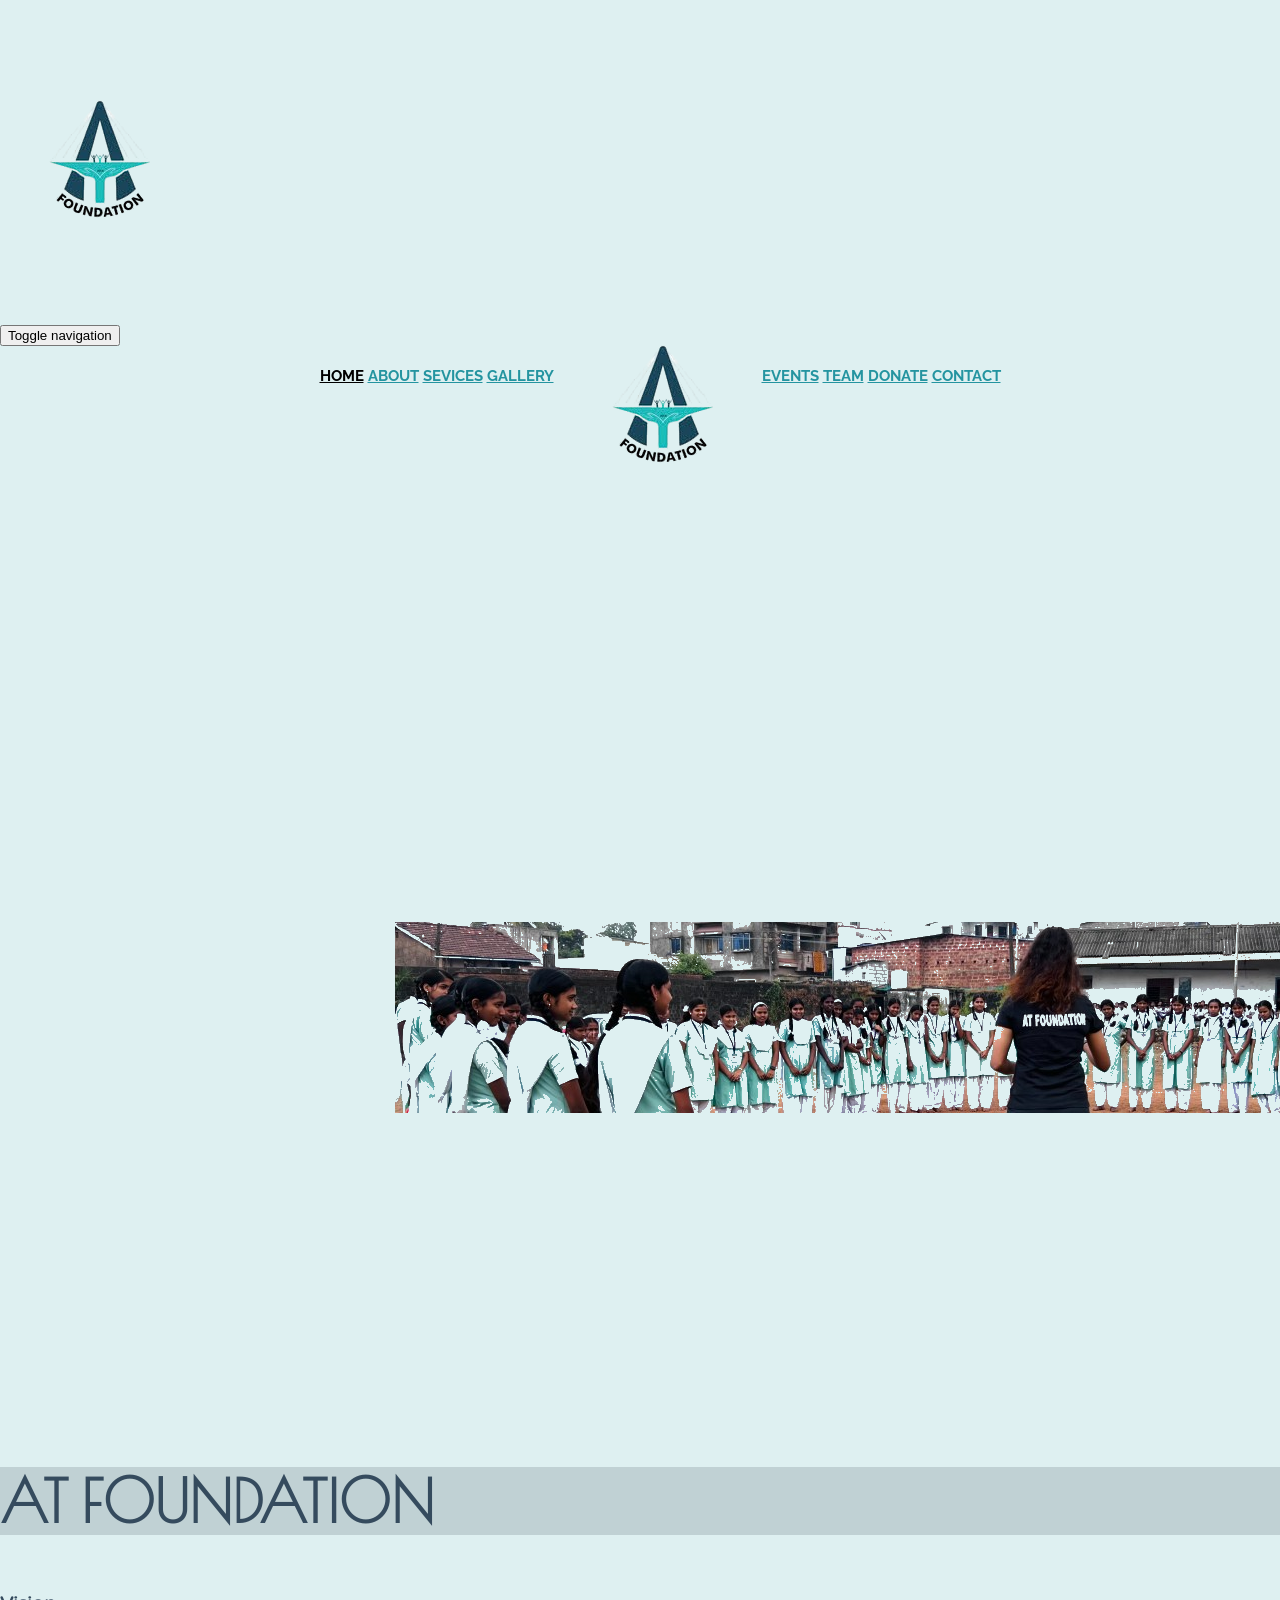
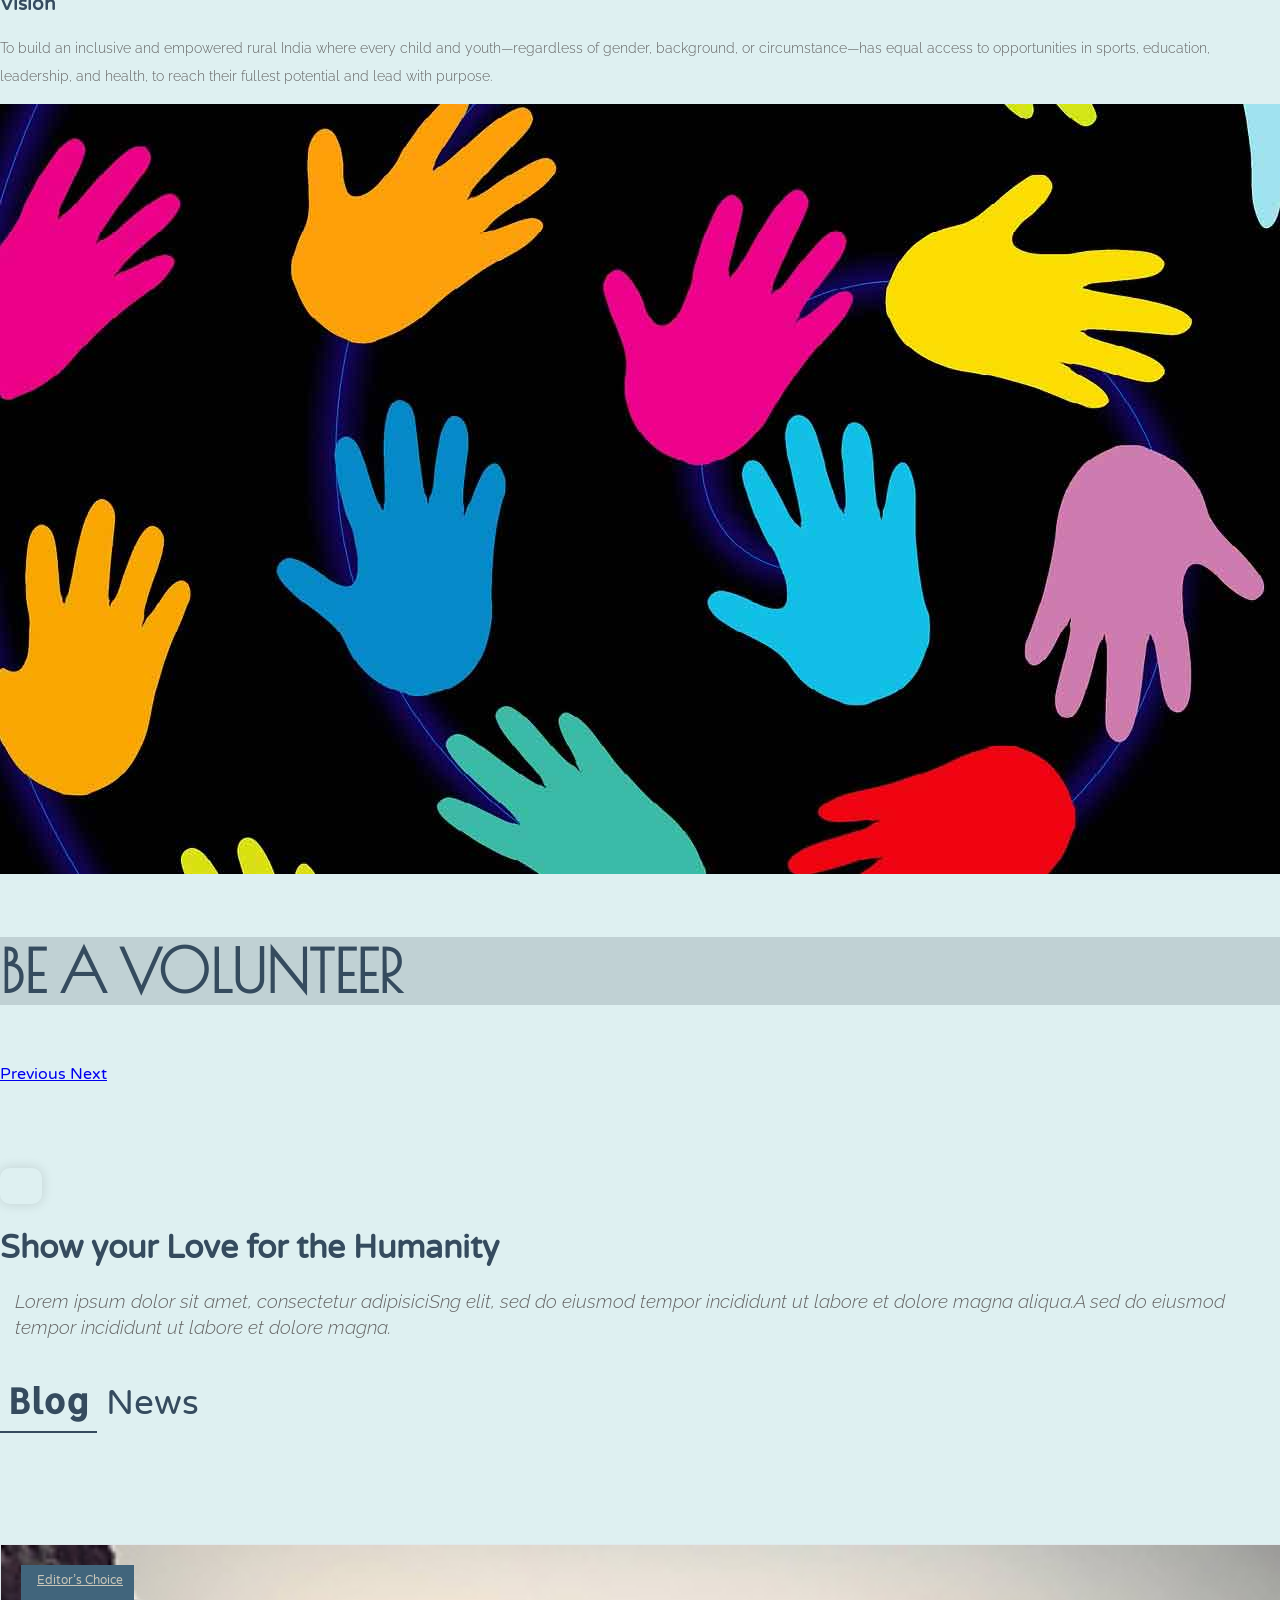
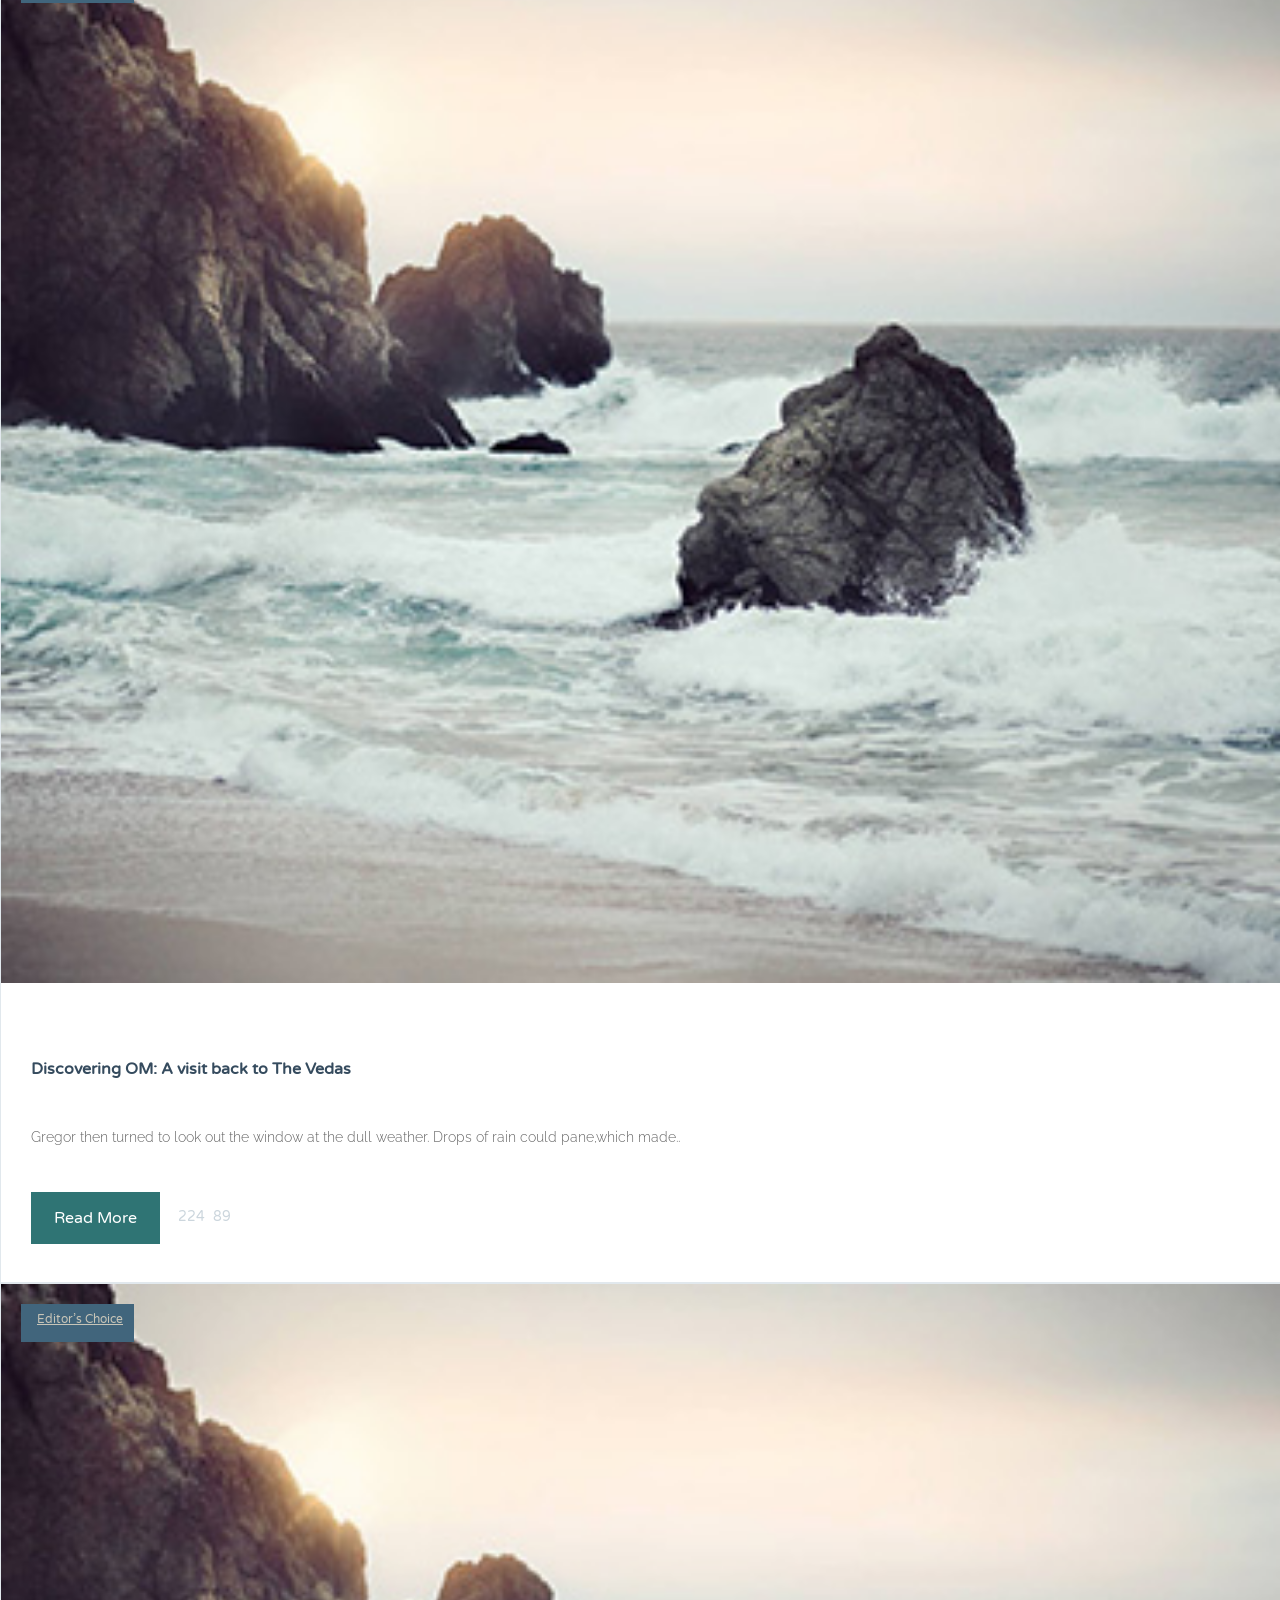
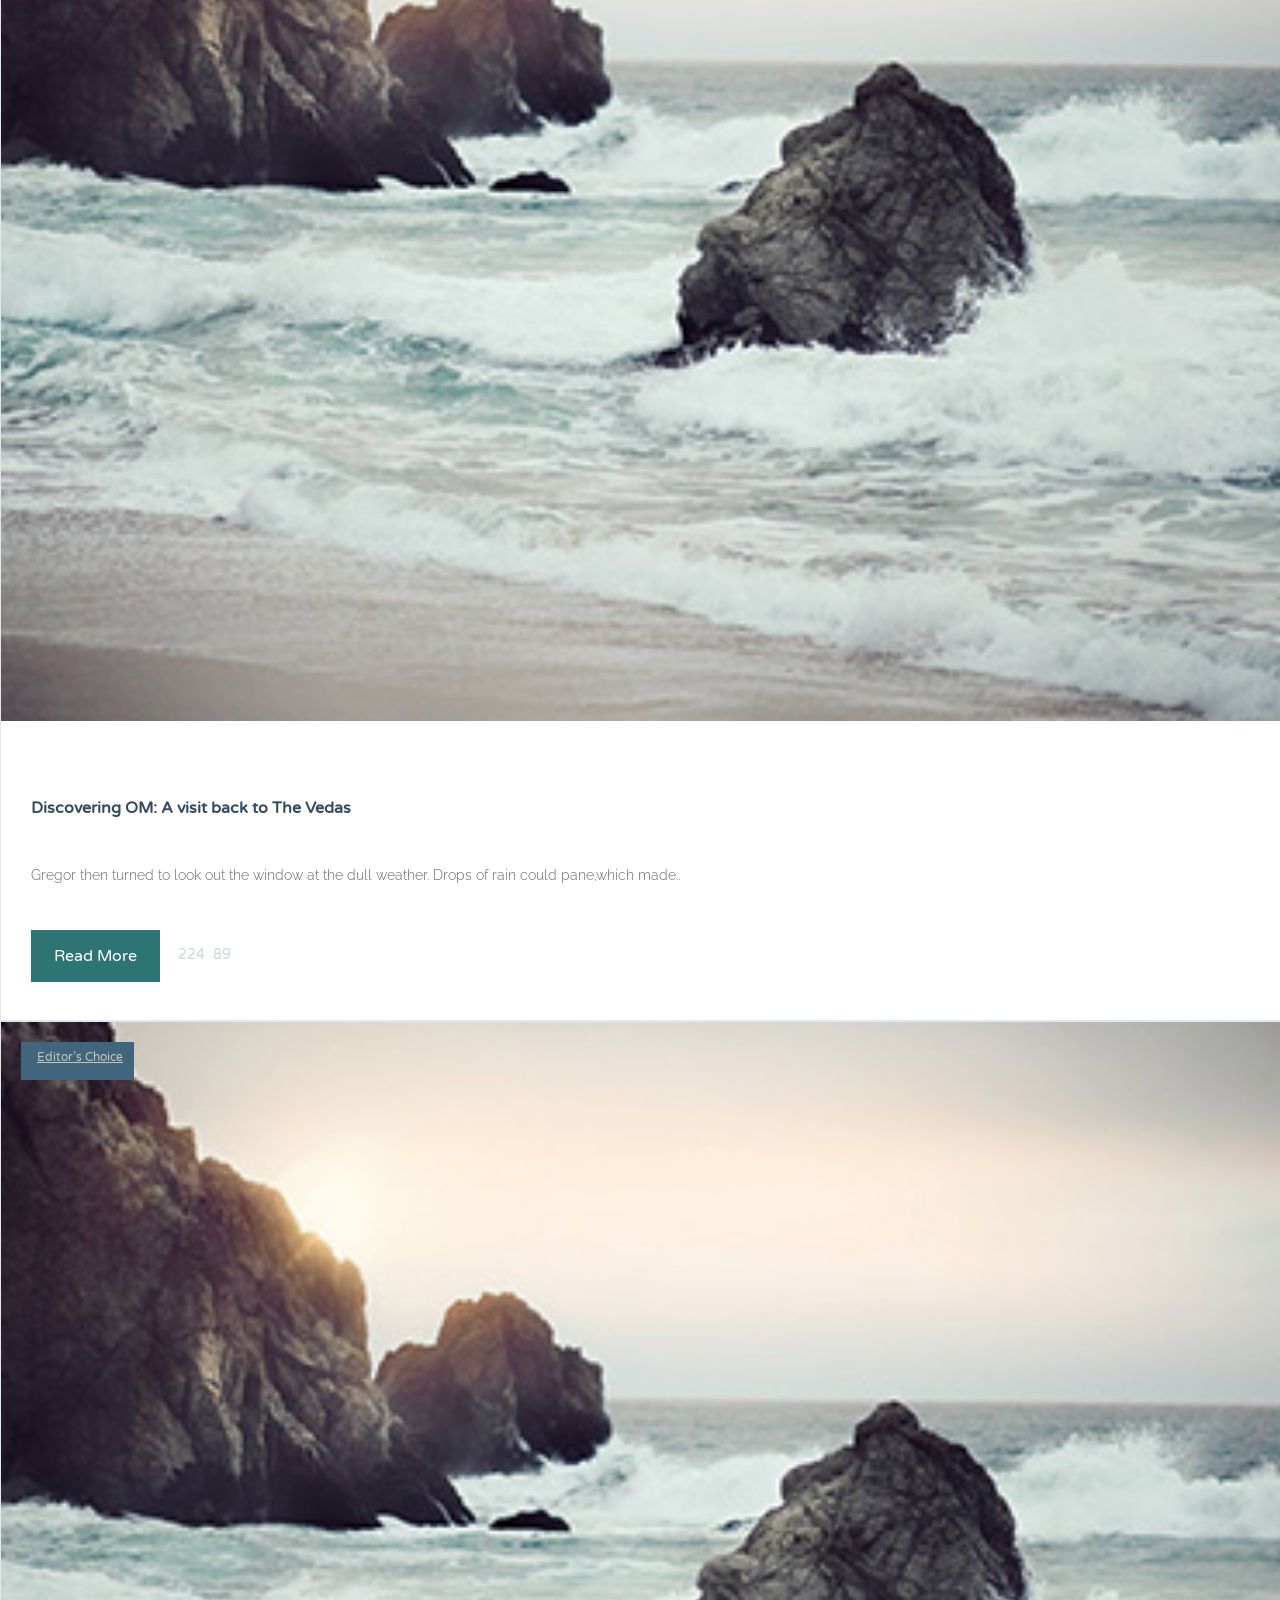
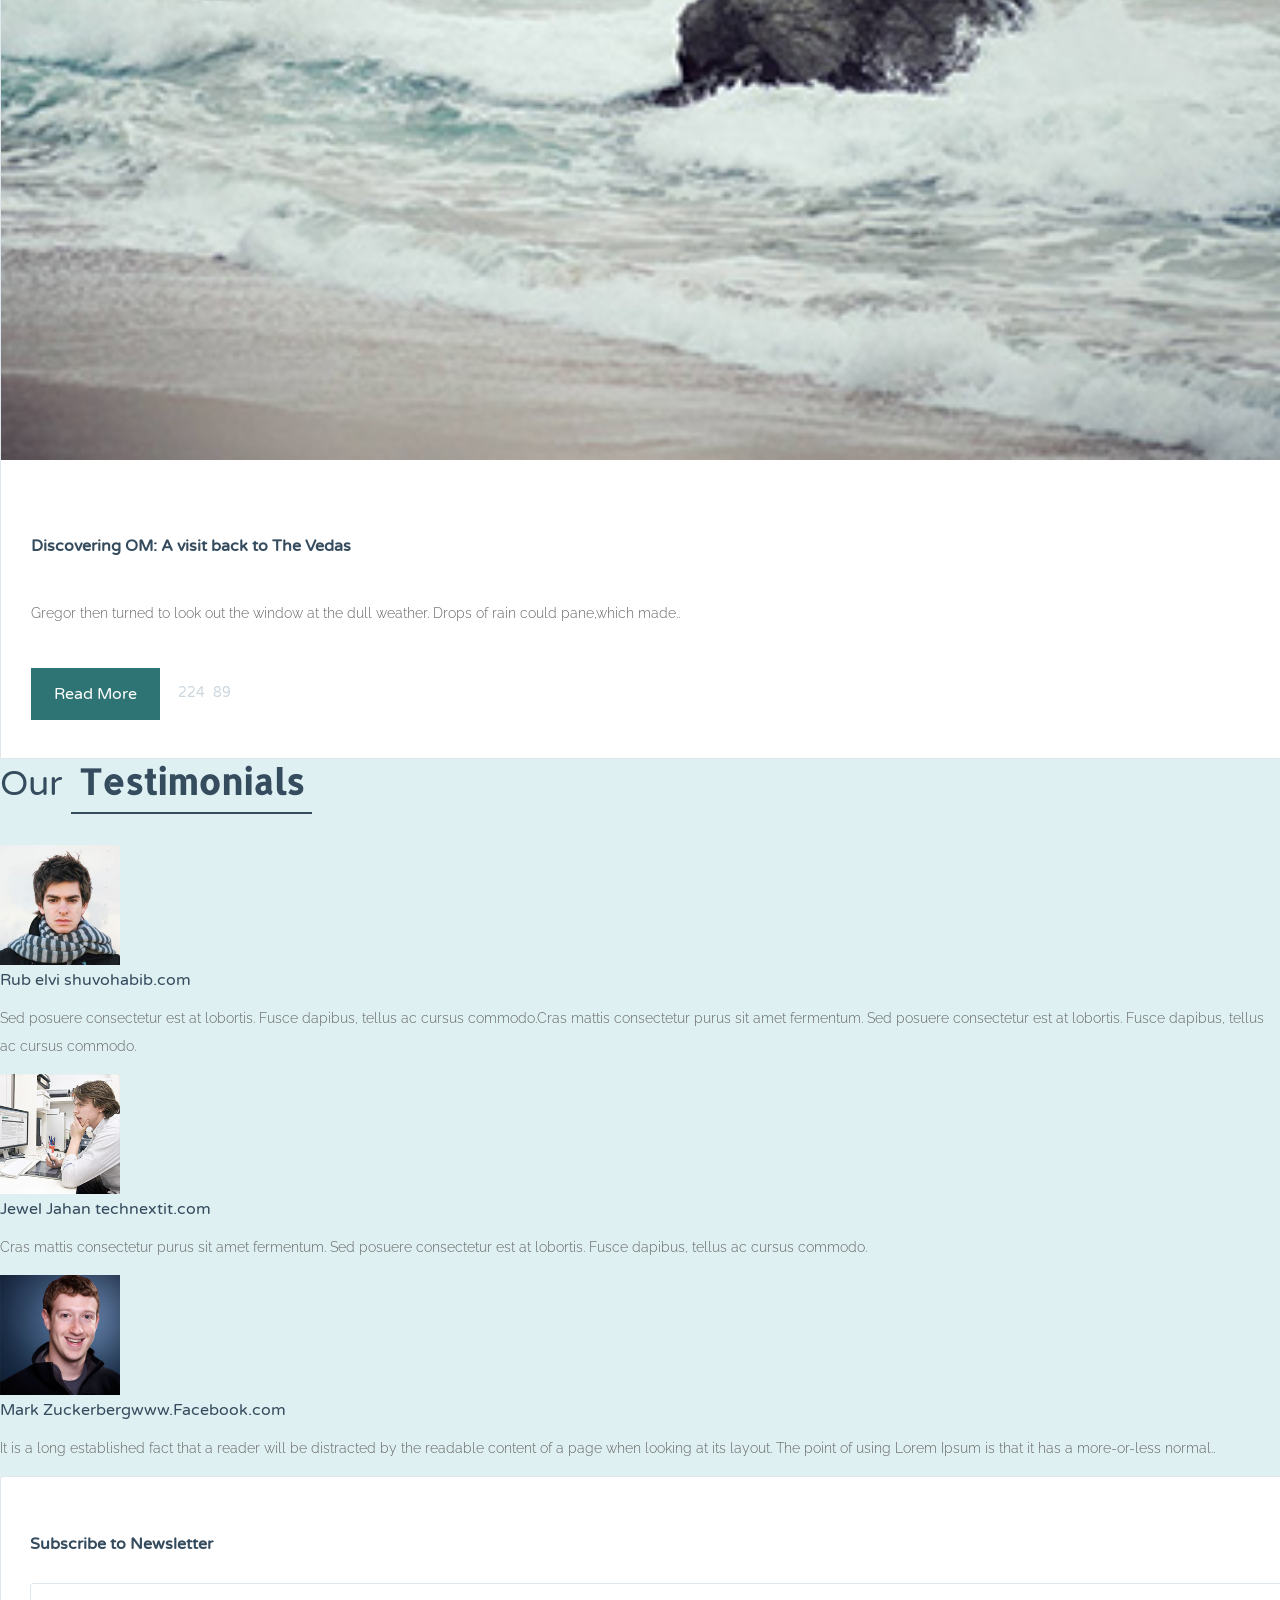
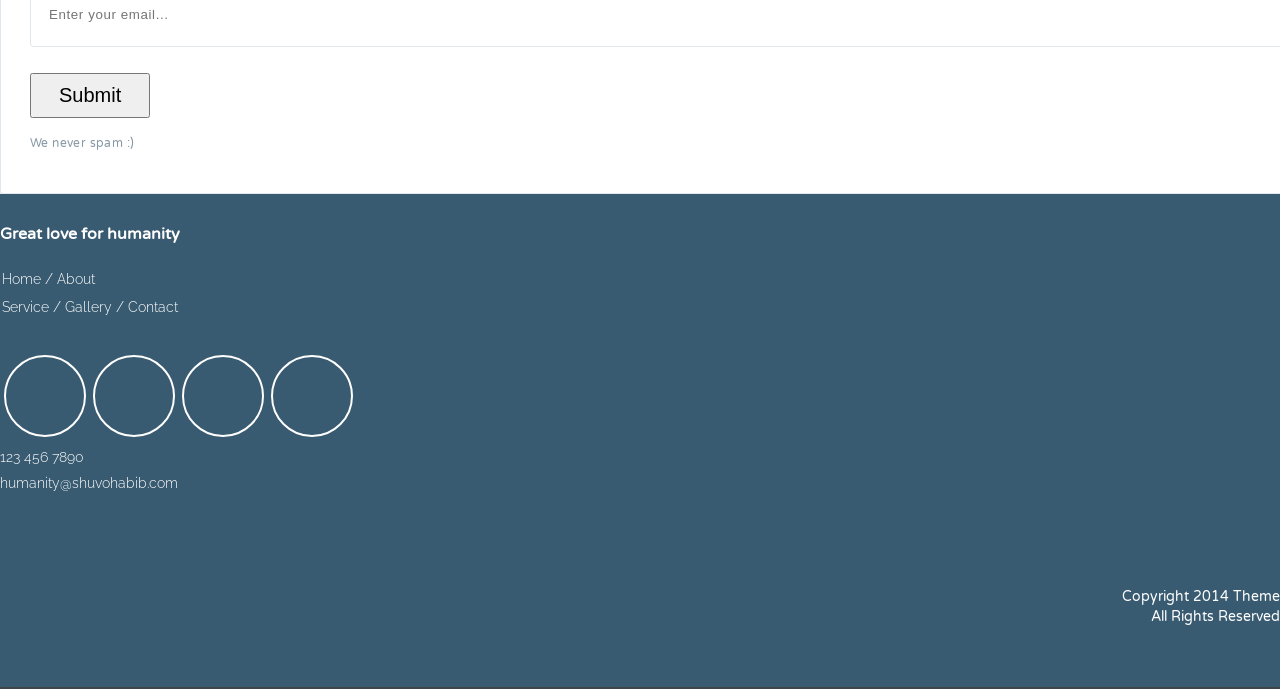
==== commit 43be28e1: "Update index.html" ====
--- a/index.html
+++ b/index.html
@@ -69,10 +69,9 @@
 		    </div>
 		  </div>
 		
-		  <!-- Slide 2 (Vision) -->
-		  <div class="item">
-		    <!--<img src="img/slide1.jpg" alt="">-->
-		    <div class="carousel-caption">
+		  <!-- Slide 2 (Vision - No Image) -->
+		  <div class="item vision-slide">
+		    <div class="top-caption">
 		      <h3>Vision</h3>
 		      <p>
 		        To build an inclusive and empowered rural India where every child and youth—regardless of 
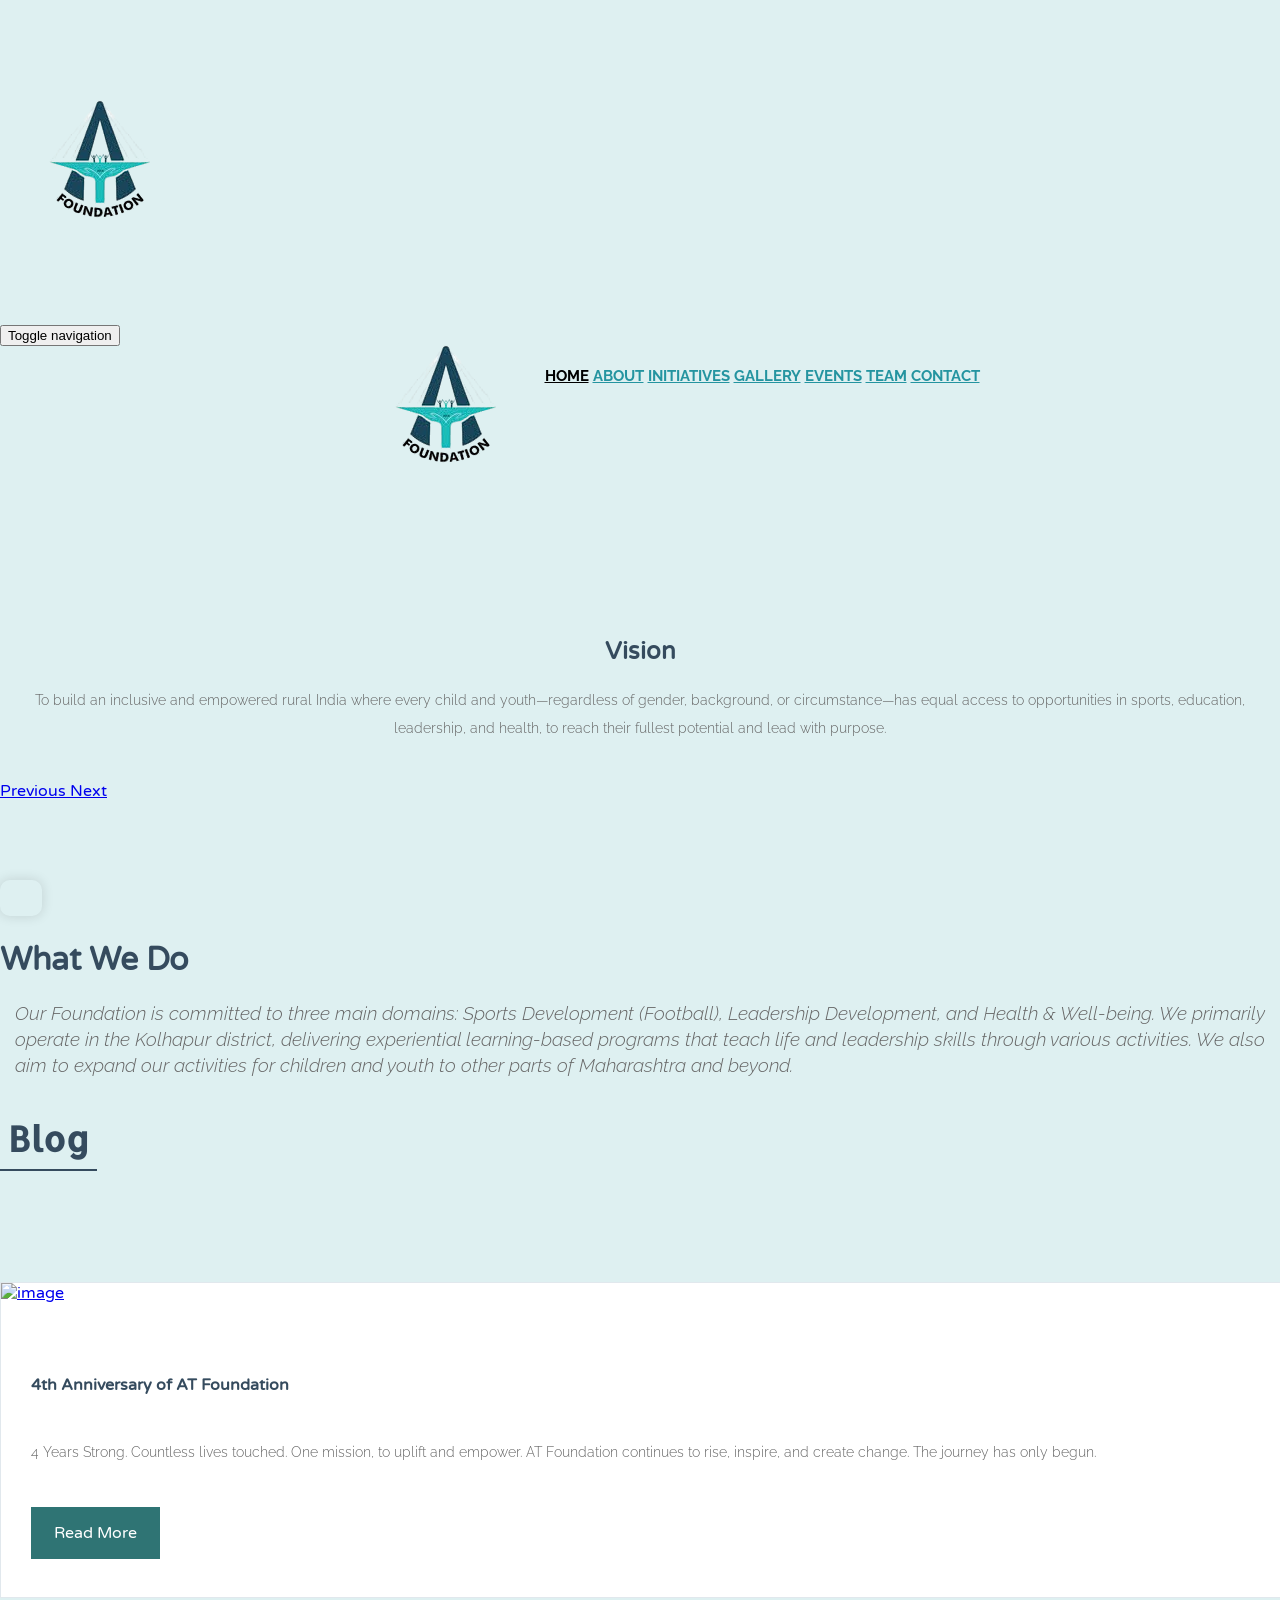
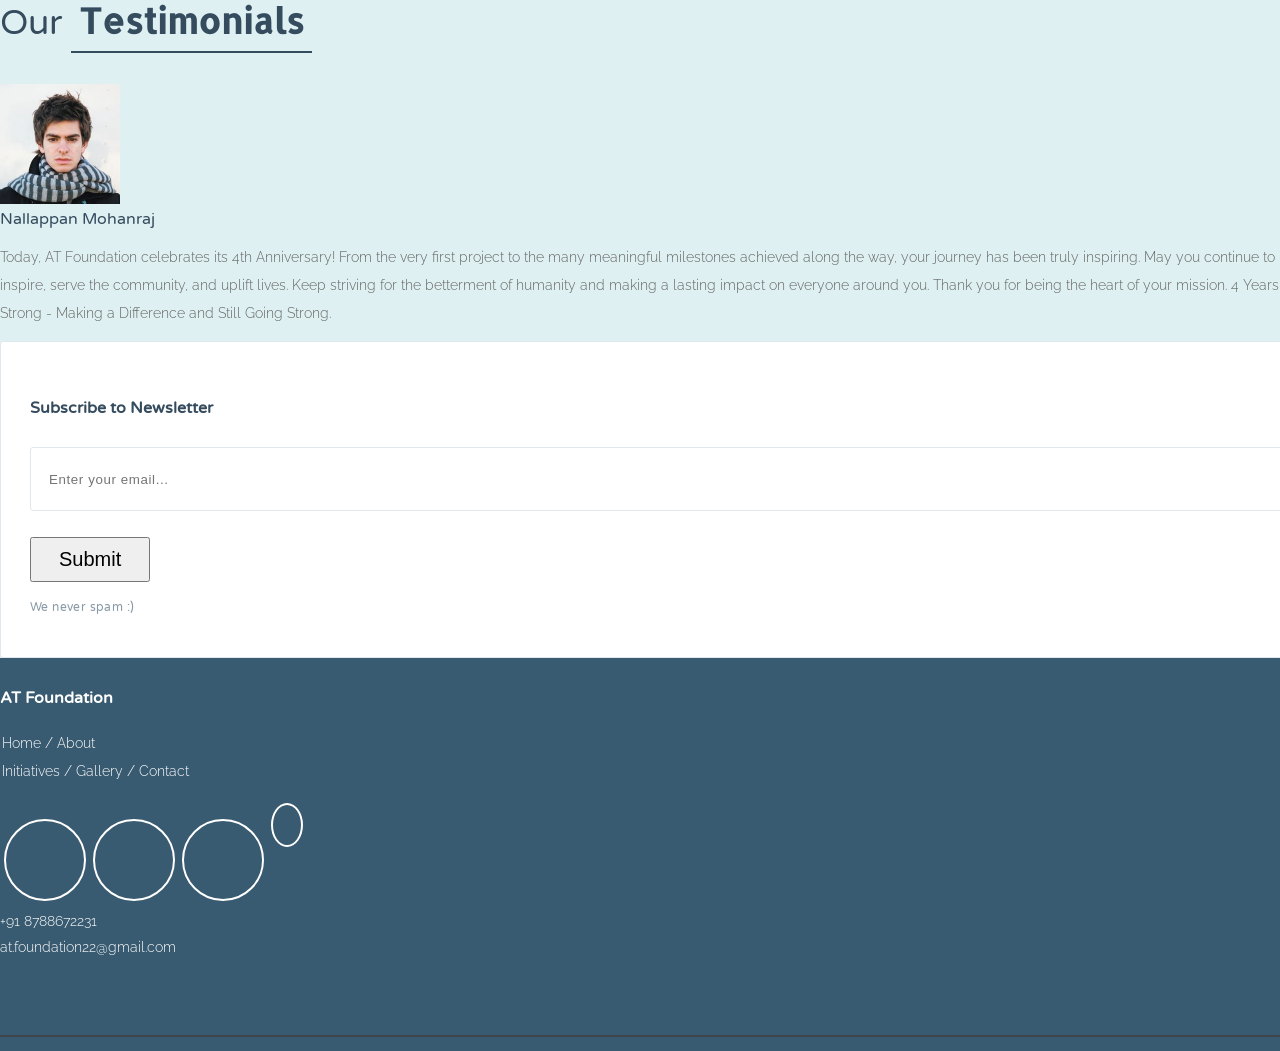
==== commit 28c3d245: "Add files via upload" ====
--- a/index.html
+++ b/index.html
@@ -36,17 +36,16 @@
 			</div>
 			<div class="collapse navbar-collapse">
 				<ul class="nav navbar-nav">
+				<li class= "hidden-xs hidden-sm">
+				<a rel="home" href="index.html"><img class="logo" src="img/logo.png" width="200" alt="logo"></a>
+				</li>
 					<li class="selected"><a href="index.html">Home</a></li>
 					<li><a href="about.html">About</a></li>
-					<li><a href="service.html">Sevices</a></li>
+					<li><a href="service.html">Initiatives</a></li>
 					<li><a href="gallery.html">Gallery</a></li>
-          <li class= "hidden-xs hidden-sm">
-            <a rel="home" href="index.html"><img class="logo" src="img/logo.png" width="200" alt="logo"></a>
-          </li>
 					<li><a href="event.html">Events</a></li>
 					<li><a href="team.html">Team</a></li>
-					<li><a href="donate.html">Donate</a></li>
-          <li><a href="contact.html">Contact</a></li>
+					<li><a href="contact.html">Contact</a></li>
 				</ul>
 			</div>
 		</div>
@@ -54,42 +53,29 @@
 		  <!-- Indicators -->
 		  <ol class="carousel-indicators">
 		    <li data-target="#carousel-example-generic" data-slide-to="0" class="active"></li>
-		    <li data-target="#carousel-example-generic" data-slide-to="1"></li>
-		    <li data-target="#carousel-example-generic" data-slide-to="2"></li>
+		    <!--<li data-target="#carousel-example-generic" data-slide-to="1"></li>
+		    <li data-target="#carousel-example-generic" data-slide-to="2"></li> -->
 		  </ol>
 
-		 <!-- Wrapper for slides -->
-		<div class="carousel-inner" role="listbox">
-		
-		  <!-- Slide 1 -->
-		  <div class="item active">
-		    <img src="img/slide3.png" alt="">
-		    <div class="carousel-caption">
-		      <h3>AT Foundation</h3>
+		  <!-- Wrapper for slides -->
+		  <div class="carousel-inner" role="listbox">
+		    <div class="item active">
+			<div class="vision-content">
+			<center>
+			  <h2>Vision</h2>
+			  <p>
+				To build an inclusive and empowered rural India where every child and youth—regardless of 
+				gender, background, or circumstance—has equal access to opportunities in sports, education, 
+				leadership, and health, to reach their fullest potential and lead with purpose.
+			  </p>
+			</center>  
+			</div>
+		  </div>
+		  <div class="item">
+		      <center><img src="img/at_foundation_cover.jpg" alt=""></center>
+		    </div>
 		    </div>
 		  </div>
-		
-		  <!-- Slide 2 (Vision - No Image) -->
-		  <div class="item vision-slide">
-		    <div class="top-caption">
-		      <h3>Vision</h3>
-		      <p>
-		        To build an inclusive and empowered rural India where every child and youth—regardless of 
-		        gender, background, or circumstance—has equal access to opportunities in sports, education, 
-		        leadership, and health, to reach their fullest potential and lead with purpose.
-		      </p>
-		    </div>
-		  </div>
-		
-		  <!-- Slide 3 -->
-		  <div class="item">
-		    <img src="img/slide2.jpg" alt="">
-		    <div class="carousel-caption">
-		      <h3>Be a Volunteer</h3>
-		    </div>
-		  </div>
-		
-		</div>
 
 		  <!-- Controls -->
 		  <a class="left carousel-control" href="#carousel-example-generic" role="button" data-slide="prev">
@@ -105,84 +91,30 @@
         <div class="heading-icon">
           <i class="fa fa-3x fa-heart"></i>
         </div>
-      <h1 class="main-text">Show your Love for the Humanity</h1>
-      <p class="text-center sub-text"><em class="first-line">Lorem ipsum dolor sit amet, consectetur adipisiciSng elit, sed do eiusmod tempor </em><em class="next-line"> incididunt ut labore et dolore magna aliqua.A sed do eiusmod tempor incididunt ut labore et dolore magna.</em></p>
+      <h1 class="main-text">What We Do</h1>
+      <p class="text-center sub-text"><em class="first-line">Our Foundation is committed to three main domains: Sports Development (Football), Leadership Development, and Health & Well-being.  </em><em class="next-line"> We primarily operate in the Kolhapur district, delivering experiential learning-based programs  that teach life and leadership skills through various activities. We also aim to expand our activities for children and youth to other parts of Maharashtra and beyond.</em></p>
     </div>
 
     <div class="divider col-sm-12 col-xs-12 col-md-12">
-      <div class="header-text"><span>Blog</span> News</div>
+      <div class="header-text"><span>Blog</span></div>
     </div>
 
 			<section class="blog">
 				<div class="item col-md-4">
            <div class="blok-read-sm">
              <a href="single1.html" class="hover-image">
-                <img src="img/sea.jpg" alt="image">
+                <img src="img/4th-foundation-day.jpg" alt="image">
                 <span class="layer-block"></span>
              </a>
-              <div class="editor-choice">
-                  <i class="fa fa-star"></i>
-                  <a href="#">Editor’s Choice</a>
-              </div>
             <div class="content-block">
               <span class="point-caption bg-blue-point"></span>
               <span class="bottom-line bg-blue-point"></span>
-                <h4>Discovering OM: A visit back to The Vedas</h4>
-                <p>Gregor then turned to look out the window at the dull weather. Drops of rain could pane,which made..</p>
+                <h4>4th Anniversary of AT Foundation</h4>
+                <p>4 Years Strong. Countless lives touched. One mission, to uplift and empower. AT Foundation continues to rise, inspire, and create change. The journey has only begun.</p>
                 <div class="button-main bg-fio-point">read more</div>
-                 <div class="like-wrap">
-                     <a href="#"><i class="fa fa-heart col-red"></i></a><span>224</span>
-                     <a href="#"><i class="fa fa-comment col-green"></i></a><span>89</span>
-                 </div>
             	</div>
             </div>
           </div>
-            <div class="item col-md-4">
-               <div class="blok-read-sm">
-                 <a href="single1.html" class="hover-image">
-                    <img src="img/sea.jpg" alt="image">
-                    <span class="layer-block"></span>
-                 </a>
-                  <div class="editor-choice">
-                      <i class="fa fa-star"></i>
-                      <a href="#">Editor’s Choice</a>
-                  </div>
-                <div class="content-block">
-                  <span class="point-caption bg-blue-point"></span>
-                  <span class="bottom-line bg-blue-point"></span>
-                    <h4>Discovering OM: A visit back to The Vedas</h4>
-                    <p>Gregor then turned to look out the window at the dull weather. Drops of rain could pane,which made..</p>
-                    <div class="button-main bg-fio-point">read more</div>
-                       <div class="like-wrap">
-                           <a href="#"><i class="fa fa-heart col-red"></i></a><span>224</span>
-                           <a href="#"><i class="fa fa-comment col-green"></i></a><span>89</span>
-                       </div>
-                	   </div>
-                    </div>
-                 </div>
-                <div class="item col-md-4">
-                   <div class="blok-read-sm">
-                       <a href="single1.html" class="hover-image">
-                          <img src="img/sea.jpg" alt="image">
-                          <span class="layer-block"></span>
-                       </a>
-                        <div class="editor-choice">
-                            <i class="fa fa-star"></i>
-                            <a href="#">Editor’s Choice</a>
-                        </div>
-                    <div class="content-block">
-                      <span class="point-caption bg-blue-point"></span>
-                      <span class="bottom-line bg-blue-point"></span>
-                        <h4>Discovering OM: A visit back to The Vedas</h4>
-                        <p>Gregor then turned to look out the window at the dull weather. Drops of rain could pane,which made..</p>
-                        <div class="button-main bg-fio-point">read more</div>
-                         <div class="like-wrap">
-                             <a href="#"><i class="fa fa-heart col-red"></i></a><span>224</span>
-                             <a href="#"><i class="fa fa-comment col-green"></i></a><span>89</span>
-                         </div>
-                    	</div>
-                    </div>
-                </div>
             </section>
 
 
@@ -199,36 +131,13 @@
                     <div class="testimonials-carousel-thumbnail"><img width="120" alt="" src="images/team1.jpg"></div>
                       <div class="testimonials-carousel-context">
                         <div class="testimonials-name">
-                          Rub elvi <span>shuvohabib.com</span>
+                          Nallappan Mohanraj 
                         </div>
                         <div class="testimonials-carousel-content">
-                          <p>Sed posuere consectetur est at lobortis. Fusce dapibus, tellus ac cursus commodo.Cras mattis consectetur purus sit amet fermentum. Sed posuere consectetur est at lobortis. Fusce dapibus, tellus ac cursus commodo.</p>
+                          <p>Today, AT Foundation celebrates its 4th Anniversary! From the very first project to the many meaningful milestones achieved along the way, your journey has been truly inspiring. May you continue to inspire, serve the community, and uplift lives. Keep striving for the betterment of humanity and making a lasting impact on everyone around you. Thank you for being the heart of your mission. 4 Years Strong - Making a Difference and Still Going Strong.</p>
                         </div>
                       </div>
                     </div>
-
-                    <div class="slide">
-                      <div class="testimonials-carousel-thumbnail">
-                        <img width="120" alt="" src="images/team2.jpg">
-                      </div>
-                      <div class="testimonials-carousel-context">
-                        <div class="testimonials-name">Jewel Jahan <span>technextit.com</span>
-                        </div>
-                        <div class="testimonials-carousel-content">
-                        <p>Cras mattis consectetur purus sit amet fermentum. Sed posuere consectetur est at lobortis. Fusce dapibus, tellus ac cursus commodo.</p>
-                        </div>
-                      </div>
-                    </div>
-
-                      <div class="slide">
-                        <div class="testimonials-carousel-thumbnail"><img width="120" alt="" src="images/team3.jpg"></div>
-                          <div class="testimonials-carousel-context">
-                            <div class="testimonials-name">Mark Zuckerberg<span>www.Facebook.com</span></div>
-                              <div class="testimonials-carousel-content">
-                                <p>It is a long established fact that a reader will be distracted by the readable content of a page when looking at its layout. The point of using Lorem Ipsum is that it has a more-or-less normal..</p>
-                              </div>
-                            </div>
-                      </div>
                     </div>
                  <!-- END DEMO -->
                   <div class="clearfix"></div>
@@ -255,11 +164,11 @@
       <footer id="footer"> 
         <div class="footer-content container">
           <div class="footer-adress text-center col-xs-12 col-sm-4 col-md-4">
-                <h4>Great love for humanity</h4>
+                <h4>AT Foundation</h4>
                 <ul class="footer-menus">
                   <li>Home /</li>
                   <li>About </li><br />
-                  <li>Service /</li>
+                  <li>Initiatives /</li>
                   <li>Gallery /</li>
                   <li>Contact</li>
                 </ul>
@@ -270,15 +179,13 @@
                   <i class="fa fa-2x fa-facebook"></i>
                   <i class="fa fa-2x  fa-twitter"></i>
                   <i class="fa fa-2x  fa-google-plus"></i>
-                  <i class="fa fa-2x  fa-instagram"></i>
+                  <a target="_blank" href="https://www.instagram.com/at_foundation22/"><i class="fa fa-2x  fa-instagram"></i></a>
                 </div>
               </div>
-               <p class="text-center footer-text1">123 456 7890</p>
-                <p class="text-center footer-text">humanity@shuvohabib.com</p></div>
+               <p class="text-center footer-text1">+91 8788672231</p>
+                <p class="text-center footer-text">at.foundation22@gmail.com</p></div>
             <div class="footer-third col-xs-12 col-sm-4 col-md-4">
               <div class="copyright">
-                  <span>Copyright 2014 Theme</span><br>
-                  <span>All Rights Reserved</span>
               </div>
             </div>
         </div>
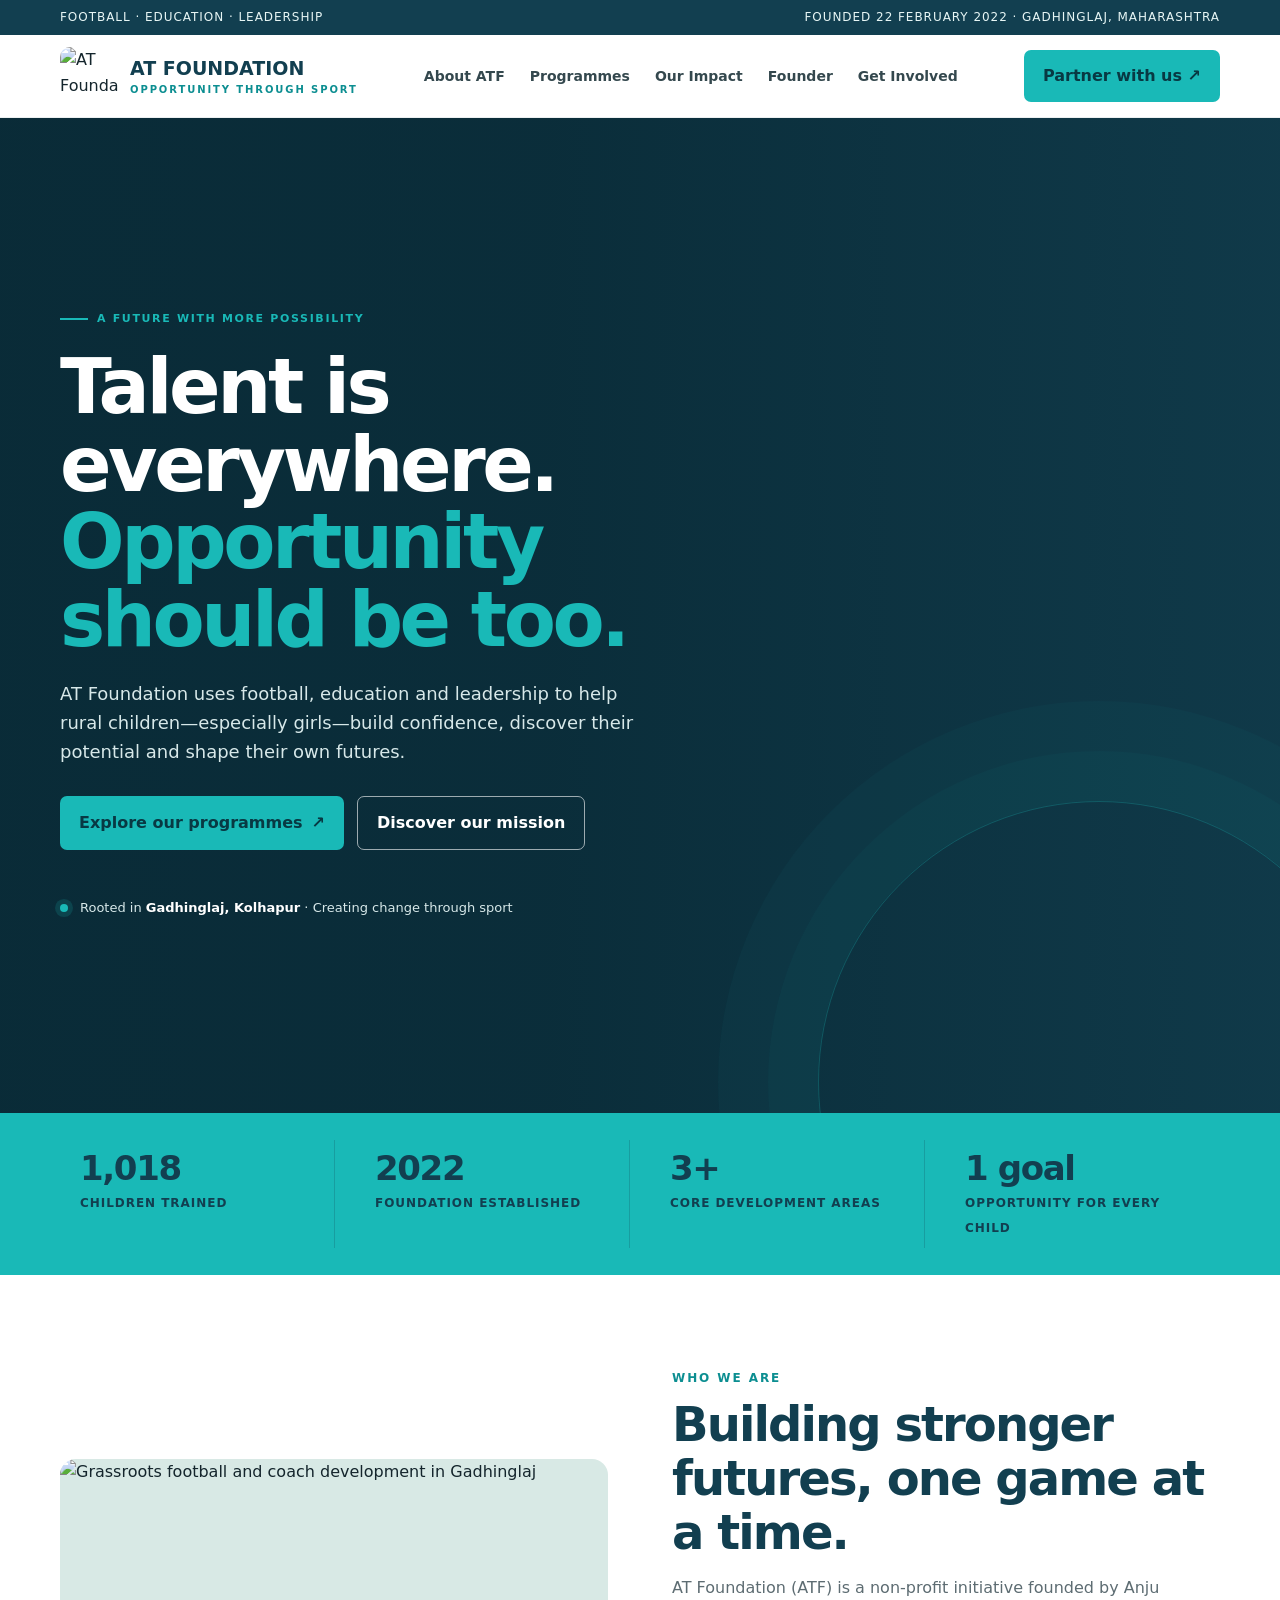
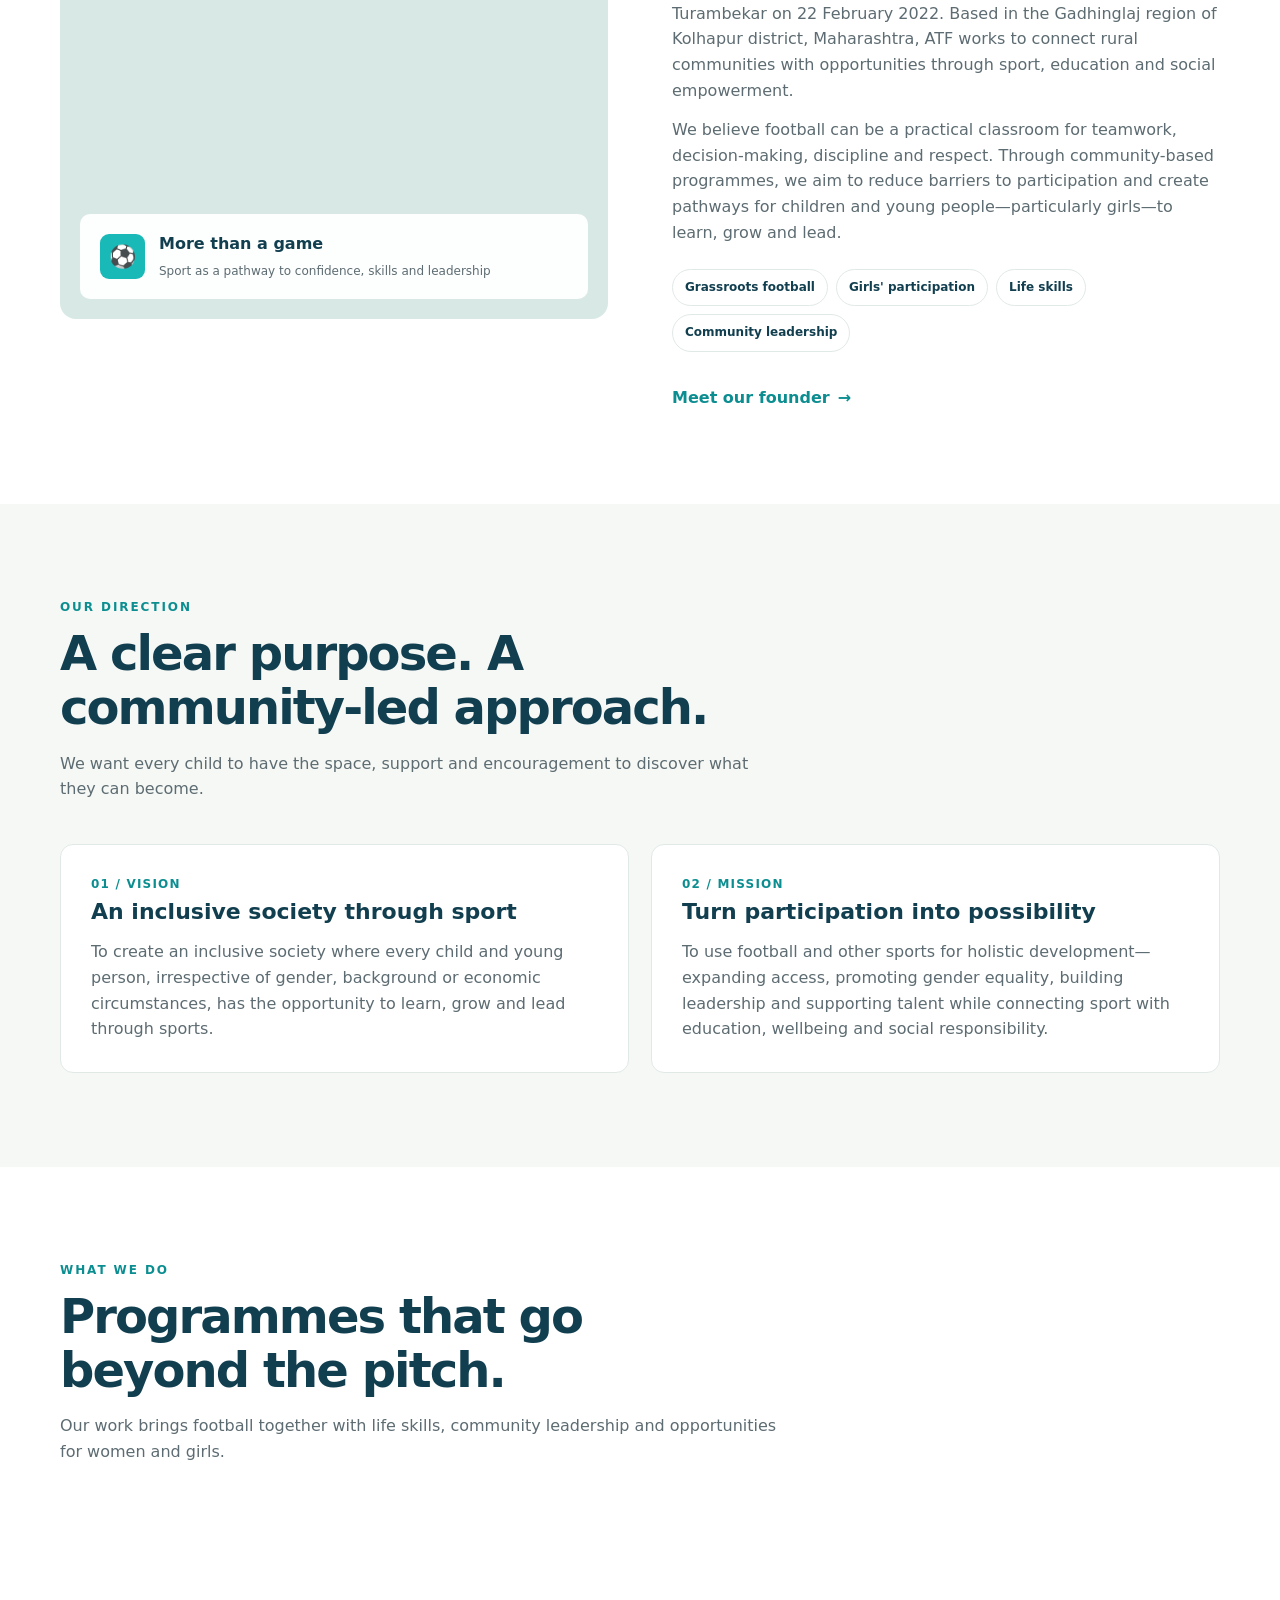
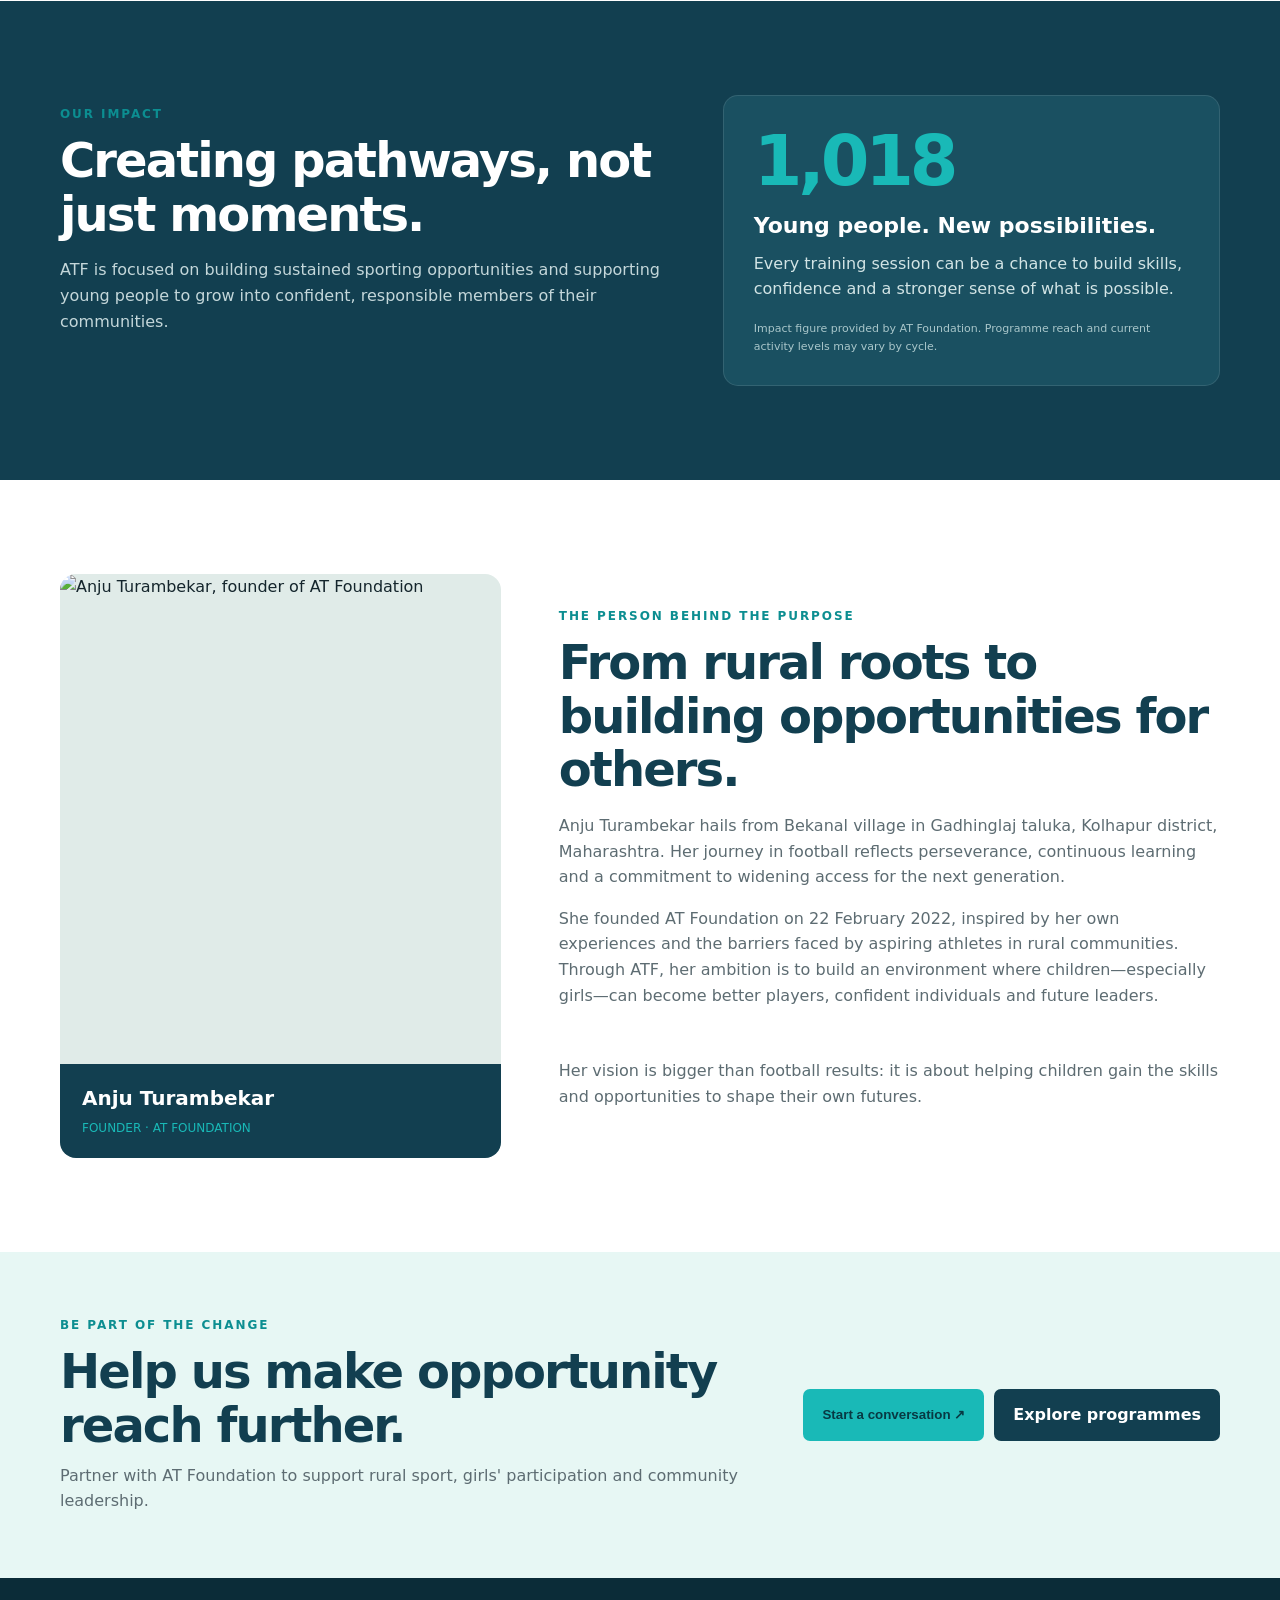
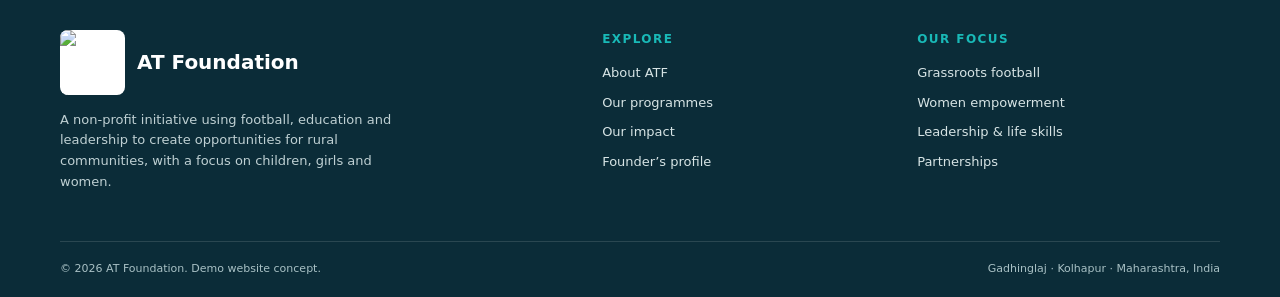
==== commit e6a7804a: "Add files via upload" ====
--- a/index.html
+++ b/index.html
@@ -1,216 +1,106 @@
-<!DOCTYPE html>
+<!doctype html>
 <html lang="en">
-	<head>
-		<meta http-equiv="content-type" content="text/html; charset=UTF-8">
-		<meta charset="utf-8">
-		<title>AT Foundation</title>
-		<meta name="generator" content="Bootply" />
-		<meta name="viewport" content="width=device-width, initial-scale=1, maximum-scale=1">
-		<!-- Latest compiled and minified CSS -->
-		<link rel="stylesheet" href="css/bootstrap.min.css">
-		<!--[if lt IE 9]>
-			<script src="//html5shim.googlecode.com/svn/trunk/html5.js"></script>
-		<![endif]-->
-		<link href="css/styles.css" rel="stylesheet">
-    <link rel="stylesheet" href="css/demo.css" />
-    <link rel="stylesheet" href="css/testimonial.css" />
-		<link rel="stylesheet" href="css/font-awesome.min.css">
-		<link href='http://fonts.googleapis.com/css?family=Poiret+One' rel='stylesheet' type='text/css'>
-	</head>
-	<body>
-  	<div class="header container">
-      <div class="visible-xs visible-sm col-xs-12 col-sm-12 text-center sm-logo">
-        <a rel="home" href="index.html">
-          <img src="img/logo.png" width="200" alt="logo">
-        </a>
-      </div>
-  	</div>
-		<div class="navbar" role="navigation">
-			<div class="navbar-header">
-				<button type="button" class="navbar-toggle" data-toggle="collapse" data-target=".navbar-collapse">
-				<span class="sr-only">Toggle navigation</span>
-				<span class="icon-bar"></span>
-				<span class="icon-bar"></span>
-				<span class="icon-bar"></span>
-				</button>
-			</div>
-			<div class="collapse navbar-collapse">
-				<ul class="nav navbar-nav">
-				<li class= "hidden-xs hidden-sm">
-				<a rel="home" href="index.html"><img class="logo" src="img/logo.png" width="200" alt="logo"></a>
-				</li>
-					<li class="selected"><a href="index.html">Home</a></li>
-					<li><a href="about.html">About</a></li>
-					<li><a href="service.html">Initiatives</a></li>
-					<li><a href="gallery.html">Gallery</a></li>
-					<li><a href="event.html">Events</a></li>
-					<li><a href="team.html">Team</a></li>
-					<li><a href="contact.html">Contact</a></li>
-				</ul>
-			</div>
-		</div>
-		<div id="carousel-example-generic" class="carousel slide" data-ride="carousel">
-		  <!-- Indicators -->
-		  <ol class="carousel-indicators">
-		    <li data-target="#carousel-example-generic" data-slide-to="0" class="active"></li>
-		    <!--<li data-target="#carousel-example-generic" data-slide-to="1"></li>
-		    <li data-target="#carousel-example-generic" data-slide-to="2"></li> -->
-		  </ol>
+<head>
+<meta charset="utf-8">
+<meta name="viewport" content="width=device-width, initial-scale=1">
+<meta name="theme-color" content="#123f50">
+<meta name="description" content="AT Foundation uses football, education and leadership to create opportunities for rural children, girls and women.">
+<title>AT Foundation | Every Child. Every Opportunity.</title>
+<style>
+:root{--navy:#123f50;--teal:#19b9b7;--teal-dark:#0c8e91;--ink:#14252c;--muted:#5d6c72;--cream:#f6f8f5;--white:#fff;--line:#e1e9e7;--gold:#f2bd63}
+*{box-sizing:border-box}html{scroll-behavior:smooth}body{margin:0;font-family:Inter,ui-sans-serif,system-ui,-apple-system,BlinkMacSystemFont,"Segoe UI",sans-serif;color:var(--ink);line-height:1.6}a{color:inherit;text-decoration:none}img{max-width:100%;display:block}.container{width:min(1160px,calc(100% - 40px));margin:auto}
+.topline{background:var(--navy);color:#e7f6f5;font-size:12px;letter-spacing:.08em;text-transform:uppercase;padding:8px 0}.topline .container{display:flex;justify-content:space-between;gap:16px;flex-wrap:wrap}
+header{position:sticky;top:0;background:rgba(255,255,255,.96);backdrop-filter:blur(14px);z-index:20;border-bottom:1px solid rgba(18,63,80,.08)}.nav{height:82px;display:flex;align-items:center;justify-content:space-between;gap:24px}.brand{display:flex;align-items:center;gap:12px;min-width:210px}.brand img{width:58px;height:58px;object-fit:contain;border-radius:10px}.brand-name{font-weight:850;color:var(--navy);font-size:19px;line-height:1.1}.brand-name small{display:block;font-size:10px;letter-spacing:.19em;color:var(--teal-dark);margin-top:5px}.navlinks{display:flex;align-items:center;gap:25px;font-size:14px;font-weight:650;color:#34484e}.navlinks a:hover{color:var(--teal-dark)}.nav-cta,.btn{display:inline-flex;align-items:center;justify-content:center;gap:9px;background:var(--teal);color:#083943;padding:13px 19px;border-radius:7px;font-weight:800;border:0;cursor:pointer;transition:.2s}.nav-cta:hover,.btn:hover{transform:translateY(-2px);background:#37d0c9}.menu-btn{display:none;background:none;border:0;font-size:25px;color:var(--navy)}
+.hero{position:relative;overflow:hidden;background:var(--navy);color:white;min-height:600px;display:flex;align-items:center}.hero:before{content:"";position:absolute;inset:0;background:linear-gradient(90deg,rgba(9,42,54,.98) 0%,rgba(9,42,54,.88) 43%,rgba(9,42,54,.28) 100%),var(--cms-hero-image, url('https://images.openai.com/static-rsc-4/3gsIEjTz7uToyL3kOuxXXyAkZdAaD67dxtHB5yj6OYuLLK4-9Oc14wTfg-t2_XXnjO-dR9xsK0DFEcPNZ_IGnZVogM8TJGXhNCbQ0zGHpQH_cra5KtsK__uBNgM7DKuQj6i77OE0gIyaU1JBXq8MIzPs9xeT8kfakIBgftonBdYVHDuPBsbbD1EnA1qXnZP2?purpose=fullsize')) center/cover no-repeat;opacity:.96}.hero:after{content:"";position:absolute;right:-100px;bottom:-250px;width:560px;height:560px;border:1px solid rgba(25,185,183,.28);border-radius:50%;box-shadow:0 0 0 50px rgba(25,185,183,.04),0 0 0 100px rgba(25,185,183,.04)}.hero-content{position:relative;z-index:1;max-width:720px;padding:90px 0 100px}.eyebrow{display:inline-flex;align-items:center;gap:9px;text-transform:uppercase;letter-spacing:.15em;font-size:11px;font-weight:850;color:var(--teal);margin-bottom:20px}.eyebrow:before{content:"";width:28px;height:2px;background:currentColor}.hero h1{font-size:clamp(42px,6.2vw,76px);line-height:1.02;letter-spacing:-.045em;margin:0 0 22px;max-width:750px}.hero h1 em{font-style:normal;color:var(--teal)}.hero p{font-size:18px;color:#d7e8e9;max-width:600px;margin:0 0 30px}.hero-actions{display:flex;gap:13px;flex-wrap:wrap}.btn-outline{border:1px solid rgba(255,255,255,.6);color:white;background:transparent}.btn-outline:hover{background:white;color:var(--navy)}.hero-note{margin-top:48px;display:flex;align-items:center;gap:12px;color:#d7e8e9;font-size:13px}.hero-note strong{color:white}.dot{width:8px;height:8px;background:var(--teal);border-radius:50%;box-shadow:0 0 0 5px #19b9b72a}
+.stats{background:var(--teal);color:var(--navy);padding:27px 0}.stats-grid{display:grid;grid-template-columns:repeat(4,1fr);gap:20px}.stat{padding:8px 20px;border-right:1px solid rgba(18,63,80,.22)}.stat:last-child{border:0}.stat strong{display:block;font-size:34px;line-height:1.2;letter-spacing:-.04em}.stat span{font-size:12px;text-transform:uppercase;letter-spacing:.08em;font-weight:800}
+section{padding:94px 0}.section-head{max-width:720px;margin-bottom:42px}.section-head.center{text-align:center;margin-left:auto;margin-right:auto}.kicker{font-size:12px;font-weight:850;text-transform:uppercase;letter-spacing:.16em;color:var(--teal-dark)}h2{font-size:clamp(31px,4vw,48px);letter-spacing:-.04em;line-height:1.12;color:var(--navy);margin:10px 0 16px}.section-head p,.intro-copy p{color:var(--muted);font-size:16px;margin:0}.intro-grid{display:grid;grid-template-columns:1fr 1fr;gap:64px;align-items:center}.intro-image{min-height:460px;position:relative;border-radius:16px;overflow:hidden;background:#d8e9e5}.intro-image img{width:100%;height:460px;object-fit:cover}.image-tag{position:absolute;bottom:20px;left:20px;right:20px;background:rgba(255,255,255,.95);border-radius:10px;padding:17px 20px;display:flex;align-items:center;gap:14px}.image-tag .tag-icon{background:var(--teal);width:45px;height:45px;border-radius:9px;display:grid;place-items:center;font-size:22px}.image-tag strong{display:block;color:var(--navy)}.image-tag span{font-size:12px;color:var(--muted)}.intro-copy p+p{margin-top:14px}.pill-row{display:flex;gap:8px;flex-wrap:wrap;margin:24px 0}.pill{border:1px solid var(--line);border-radius:999px;padding:8px 12px;font-size:12px;font-weight:750;color:var(--navy);background:#fff}.text-link{display:inline-flex;gap:8px;align-items:center;font-weight:850;color:var(--teal-dark);margin-top:9px}
+.values{background:var(--cream)}.values-grid{display:grid;grid-template-columns:1fr 1fr;gap:22px}.value-card{background:white;border:1px solid var(--line);padding:30px;border-radius:13px}.value-card h3{color:var(--navy);margin:0 0 10px;font-size:22px}.value-card p{margin:0;color:var(--muted)}.value-mark{font-size:12px;font-weight:850;color:var(--teal-dark);letter-spacing:.1em;text-transform:uppercase}
+.program-grid{display:grid;grid-template-columns:repeat(3,1fr);gap:20px}.program-card{border:1px solid var(--line);border-radius:13px;overflow:hidden;background:white;transition:.25s}.program-card:hover{transform:translateY(-5px);box-shadow:0 16px 35px #123f5012}.program-card img{height:210px;width:100%;object-fit:cover;background:#e5efec}.program-body{padding:23px}.program-number{font-size:12px;font-weight:900;letter-spacing:.12em;color:var(--teal-dark)}.program-body h3{font-size:20px;line-height:1.25;color:var(--navy);margin:9px 0 12px}.program-body p{font-size:14px;color:var(--muted);margin:0 0 18px}.learn{font-size:13px;font-weight:850;color:var(--teal-dark)}
+.impact{background:var(--navy);color:white;position:relative;overflow:hidden}.impact h2{color:white}.impact .section-head p{color:#c4d7da}.impact-grid{display:grid;grid-template-columns:1.1fr .9fr;gap:55px;align-items:center}.impact-list{display:grid;gap:18px}.impact-item{display:flex;gap:15px;padding-bottom:18px;border-bottom:1px solid #ffffff20}.impact-item:last-child{border:0}.check{width:28px;height:28px;flex:0 0 28px;border-radius:50%;display:grid;place-items:center;background:#19b9b72b;color:var(--teal);font-weight:900}.impact-item strong{display:block;margin-bottom:4px}.impact-item p{margin:0;color:#c4d7da;font-size:14px}.impact-panel{background:#1a5061;border:1px solid #ffffff1c;border-radius:15px;padding:30px}.impact-panel .big{font-size:70px;line-height:1;font-weight:900;color:var(--teal);letter-spacing:-.06em}.impact-panel h3{font-size:22px;margin:12px 0 8px}.impact-panel p{color:#d2e4e5;margin:0}.impact-panel .small-note{font-size:11px;color:#a9c6ca;margin-top:18px}
+.founder-grid{display:grid;grid-template-columns:.8fr 1.2fr;gap:58px;align-items:center}.founder-photo{border-radius:16px;overflow:hidden;background:#e0ebe8;position:relative}.founder-photo img{width:100%;height:490px;object-fit:cover;object-position:center}.founder-caption{background:var(--navy);color:white;padding:18px 22px}.founder-caption strong{font-size:20px;display:block}.founder-caption span{font-size:12px;color:var(--teal)}.founder-copy p{color:var(--muted)}.credentials{display:grid;grid-template-columns:1fr 1fr;gap:12px;margin:25px 0}.credential{padding:14px 15px;background:var(--cream);border-radius:8px;font-size:13px;font-weight:750;color:var(--navy)}.credential:before{content:"↗";color:var(--teal-dark);font-weight:900;margin-right:8px}
+.cta-band{background:#e7f7f4;padding:64px 0}.cta-inner{display:flex;justify-content:space-between;align-items:center;gap:30px}.cta-inner h2{max-width:660px;margin-bottom:10px}.cta-inner p{color:var(--muted);margin:0}.cta-buttons{display:flex;gap:10px;flex-wrap:wrap;flex-shrink:0}
+footer{background:#0b2c38;color:white;padding:52px 0 20px}.footer-grid{display:grid;grid-template-columns:1.3fr .7fr .8fr;gap:50px;padding-bottom:35px}.footer-brand{display:flex;align-items:center;gap:12px;margin-bottom:15px}.footer-brand img{width:65px;height:65px;object-fit:contain;background:white;border-radius:8px}.footer-brand strong{font-size:20px}.footer-grid p{font-size:13px;color:#bfd0d3;max-width:360px}.footer-grid h4{font-size:12px;text-transform:uppercase;letter-spacing:.12em;color:var(--teal);margin:0 0 14px}.footer-links{display:grid;gap:9px;font-size:13px;color:#d7e4e5}.footer-links a:hover{color:var(--teal)}.footer-bottom{border-top:1px solid #ffffff20;padding-top:18px;display:flex;justify-content:space-between;gap:16px;flex-wrap:wrap;color:#a9c1c5;font-size:11px}
+.modal-backdrop{display:none;position:fixed;inset:0;background:#061d25b8;z-index:50;align-items:center;justify-content:center;padding:20px}.modal-backdrop.open{display:flex}.modal{background:white;border-radius:15px;padding:28px;width:min(480px,100%);position:relative}.modal h3{color:var(--navy);margin:0 0 8px;font-size:25px}.modal p{color:var(--muted);font-size:14px}.close{position:absolute;right:14px;top:12px;background:none;border:0;font-size:24px;cursor:pointer}.form-row{display:grid;gap:6px;margin:13px 0}.form-row label{font-size:12px;font-weight:800;color:var(--navy)}.form-row input,.form-row select,.form-row textarea{width:100%;padding:12px;border:1px solid #d5e1df;border-radius:7px;font:inherit}.form-row textarea{min-height:85px}.notice{font-size:12px!important;background:#e7f7f4;padding:12px;border-radius:7px}
+@media(max-width:850px){.navlinks{display:none;position:absolute;top:82px;left:0;right:0;background:white;padding:22px 25px 28px;box-shadow:0 15px 20px #123f5012;flex-direction:column;align-items:flex-start}.navlinks.open{display:flex}.menu-btn{display:block}.nav-cta{display:none}.hero{min-height:560px}.hero:before{background:linear-gradient(90deg,rgba(9,42,54,.96),rgba(9,42,54,.62)),var(--cms-hero-image, url('https://images.openai.com/static-rsc-4/3gsIEjTz7uToyL3kOuxXXyAkZdAaD67dxtHB5yj6OYuLLK4-9Oc14wTfg-t2_XXnjO-dR9xsK0DFEcPNZ_IGnZVogM8TJGXhNCbQ0zGHpQH_cra5KtsK__uBNgM7DKuQj6i77OE0gIyaU1JBXq8MIzPs9xeT8kfakIBgftonBdYVHDuPBsbbD1EnA1qXnZP2?purpose=fullsize')) center/cover}.stats-grid{grid-template-columns:1fr 1fr}.stat:nth-child(2){border-right:0}.stat:nth-child(-n+2){border-bottom:1px solid #123f5030;padding-bottom:18px}.intro-grid,.impact-grid,.founder-grid{grid-template-columns:1fr;gap:35px}.intro-image{min-height:330px}.intro-image img{height:360px}.program-grid{grid-template-columns:1fr 1fr}.founder-photo img{height:420px}.cta-inner{align-items:flex-start;flex-direction:column}.footer-grid{grid-template-columns:1fr 1fr}.footer-grid>div:first-child{grid-column:1/-1}}
+@media(max-width:560px){.container{width:min(100% - 30px,1160px)}.topline .container{font-size:10px}.nav{height:72px}.brand img{width:49px;height:49px}.brand-name{font-size:17px}.navlinks{top:72px}.hero-content{padding:70px 0 75px}.hero h1{font-size:44px}.hero p{font-size:16px}.stats-grid{gap:0}.stat{padding:10px 8px}.stat strong{font-size:29px}.stat span{font-size:10px}.stat:nth-child(odd){padding-left:0}.stat:nth-child(even){padding-left:16px}.stat:nth-child(2){border-right:0}section{padding:66px 0}.values-grid,.program-grid{grid-template-columns:1fr}.program-card img{height:220px}.credentials{grid-template-columns:1fr}.impact-panel .big{font-size:58px}.footer-grid{grid-template-columns:1fr;gap:28px}.footer-grid>div:first-child{grid-column:auto}.footer-bottom{flex-direction:column}.cta-buttons{width:100%}.cta-buttons .btn{width:100%}}
+</style>
+</head>
+<body>
+<div class="topline"><div class="container"><span>Football · Education · Leadership</span><span>Founded 22 February 2022 · Gadhinglaj, Maharashtra</span></div></div>
+<header><div class="container nav">
+<a class="brand" href="#home" aria-label="AT Foundation home"><img src="assets/at-foundation-logo.jpg" alt="AT Foundation logo"><span class="brand-name">AT FOUNDATION<small>OPPORTUNITY THROUGH SPORT</small></span></a>
+<nav class="navlinks" id="navlinks"><a href="#about">About ATF</a><a href="#programmes">Programmes</a><a href="#impact">Our Impact</a><a href="#founder">Founder</a><a href="#contact">Get Involved</a></nav>
+<a class="nav-cta" href="#contact">Partner with us ↗</a><button class="menu-btn" id="menuBtn" aria-label="Open navigation" aria-expanded="false">☰</button>
+</div></header>
+<main>
+<section class="hero" id="home"><div class="container"><div class="hero-content">
+<div class="eyebrow" id="heroEyebrow">A future with more possibility</div>
+<h1 id="heroTitle">Talent is everywhere.<br><em>Opportunity should be too.</em></h1>
+<p id="heroText">AT Foundation uses football, education and leadership to help rural children—especially girls—build confidence, discover their potential and shape their own futures.</p>
+<div class="hero-actions"><a class="btn" href="#programmes">Explore our programmes <span>↗</span></a><a class="btn btn-outline" href="#about">Discover our mission</a></div>
+<div class="hero-note"><span class="dot"></span><span id="heroNote">Rooted in <strong>Gadhinglaj, Kolhapur</strong> · Creating change through sport</span></div>
+</div></div></section>
+<div class="stats"><div class="container stats-grid"><div class="stat"><strong id="stat1Value">1,018</strong><span id="stat1Label">Children trained</span></div><div class="stat"><strong id="stat2Value">2022</strong><span id="stat2Label">Foundation established</span></div><div class="stat"><strong id="stat3Value">3+</strong><span id="stat3Label">Core development areas</span></div><div class="stat"><strong id="stat4Value">1 goal</strong><span id="stat4Label">Opportunity for every child</span></div></div></div>
+<section id="about"><div class="container intro-grid">
+<div class="intro-image"><img src="https://images.openai.com/static-rsc-4/qNKznrnFzQNhx2OT4D40UcshBtdveneA_LfC_Jm8k9diG9kWnQclZfk0PMlHgvgkkzUFqLWhqmL53Wu0ttvnAE0_LN8Wi6pJebd9z9bl6ocTmvnoG4TthNBGhKfyN9Pgjb7fAk0-pWS-ynSdRc0FZCP_AM5G-xAFZDYFh4DJE3TRA-0pvQL4PTolPygUf4P0?purpose=fullsize" alt="Grassroots football and coach development in Gadhinglaj" loading="lazy"><div class="image-tag"><div class="tag-icon">⚽</div><div><strong>More than a game</strong><span>Sport as a pathway to confidence, skills and leadership</span></div></div></div>
+<div class="intro-copy"><div class="kicker">Who we are</div><h2 id="aboutHeading">Building stronger futures, one game at a time.</h2>
+<p id="aboutParagraph1">AT Foundation (ATF) is a non-profit initiative founded by Anju Turambekar on 22 February 2022. Based in the Gadhinglaj region of Kolhapur district, Maharashtra, ATF works to connect rural communities with opportunities through sport, education and social empowerment.</p>
+<p id="aboutParagraph2">We believe football can be a practical classroom for teamwork, decision-making, discipline and respect. Through community-based programmes, we aim to reduce barriers to participation and create pathways for children and young people—particularly girls—to learn, grow and lead.</p>
+<div class="pill-row"><span class="pill">Grassroots football</span><span class="pill">Girls' participation</span><span class="pill">Life skills</span><span class="pill">Community leadership</span></div>
+<a class="text-link" href="#founder">Meet our founder <span>→</span></a></div>
+</div></section>
+<section class="values"><div class="container"><div class="section-head"><div class="kicker">Our direction</div><h2 id="valuesHeading">A clear purpose. A community-led approach.</h2><p id="valuesIntro">We want every child to have the space, support and encouragement to discover what they can become.</p></div>
+<div class="values-grid"><article class="value-card"><div class="value-mark">01 / Vision</div><h3 id="visionTitle">An inclusive society through sport</h3><p id="visionText">To create an inclusive society where every child and young person, irrespective of gender, background or economic circumstances, has the opportunity to learn, grow and lead through sports.</p></article>
+<article class="value-card"><div class="value-mark">02 / Mission</div><h3 id="missionTitle">Turn participation into possibility</h3><p id="missionText">To use football and other sports for holistic development—expanding access, promoting gender equality, building leadership and supporting talent while connecting sport with education, wellbeing and social responsibility.</p></article></div>
+</div></section>
+<section id="programmes"><div class="container"><div class="section-head"><div class="kicker">What we do</div><h2 id="programHeading">Programmes that go beyond the pitch.</h2><p id="programIntro">Our work brings football together with life skills, community leadership and opportunities for women and girls.</p></div>
+<div class="program-grid" id="programGrid" aria-live="polite"></div></div></section>
+<section class="impact" id="impact"><div class="container impact-grid"><div><div class="section-head"><div class="kicker">Our impact</div><h2 id="impactHeading">Creating pathways, not just moments.</h2><p id="impactIntro">ATF is focused on building sustained sporting opportunities and supporting young people to grow into confident, responsible members of their communities.</p></div>
+<div class="impact-list" id="impactList"></div></div>
+<div class="impact-panel"><div class="big" id="impactNumber">1,018</div><h3 id="impactPanelTitle">Young people. New possibilities.</h3><p id="impactPanelText">Every training session can be a chance to build skills, confidence and a stronger sense of what is possible.</p><div class="small-note" id="impactNote">Impact figure provided by AT Foundation. Programme reach and current activity levels may vary by cycle.</div></div>
+</div></section>
+<section id="founder"><div class="container founder-grid"><div class="founder-photo"><img src="https://images.openai.com/static-rsc-4/ERPNrTmsNaBkwslgd78JGPas0QLzvI2taM0RLgsg7VZXJzw0ok2ynJS8V2pUh3TaWzFZrg3TqX8IEe_8RCtbO7yZcReBhLJJMz8rGCK8mobU_DnEdW_rBCE5fRP3ZEabmZj_AgJIVy_ZgfsKRxauVzwEGWMg7YHnOXcBLFpM0XvTg-oFuXzyH946bLm3MgXs?purpose=fullsize" alt="Anju Turambekar, founder of AT Foundation" loading="lazy"><div class="founder-caption"><strong>Anju Turambekar</strong><span>FOUNDER · AT FOUNDATION</span></div></div>
+<div class="founder-copy"><div class="kicker">The person behind the purpose</div><h2 id="founderHeading">From rural roots to building opportunities for others.</h2><p id="founderBio1">Anju Turambekar hails from Bekanal village in Gadhinglaj taluka, Kolhapur district, Maharashtra. Her journey in football reflects perseverance, continuous learning and a commitment to widening access for the next generation.</p><p id="founderBio2">She founded AT Foundation on 22 February 2022, inspired by her own experiences and the barriers faced by aspiring athletes in rural communities. Through ATF, her ambition is to build an environment where children—especially girls—can become better players, confident individuals and future leaders.</p>
+<div class="credentials" id="founderCredentials"></div>
+<p id="founderBio3">Her vision is bigger than football results: it is about helping children gain the skills and opportunities to shape their own futures.</p></div></div></section>
+<section class="cta-band" id="contact"><div class="container cta-inner"><div><div class="kicker">Be part of the change</div><h2 id="ctaHeading">Help us make opportunity reach further.</h2><p id="ctaText">Partner with AT Foundation to support rural sport, girls' participation and community leadership.</p></div><div class="cta-buttons"><button class="btn" id="openContact">Start a conversation ↗</button><a class="btn" style="background:var(--navy);color:white" href="#programmes">Explore programmes</a></div></div></section>
+</main>
+<footer><div class="container"><div class="footer-grid"><div><div class="footer-brand"><img src="assets/at-foundation-logo.jpg" alt="AT Foundation logo"><strong>AT Foundation</strong></div><p id="footerDescription">A non-profit initiative using football, education and leadership to create opportunities for rural communities, with a focus on children, girls and women.</p></div><div><h4>Explore</h4><div class="footer-links"><a href="#about">About ATF</a><a href="#programmes">Our programmes</a><a href="#impact">Our impact</a><a href="#founder">Founder’s profile</a></div></div><div><h4>Our focus</h4><div class="footer-links"><a href="#programmes">Grassroots football</a><a href="#programmes">Women empowerment</a><a href="#programmes">Leadership & life skills</a><a href="#contact">Partnerships</a></div></div></div><div class="footer-bottom"><span>© <span id="year"></span> AT Foundation. Demo website concept.</span><span>Gadhinglaj · Kolhapur · Maharashtra, India</span></div></div></footer>
+<div class="modal-backdrop" id="contactModal" role="dialog" aria-modal="true" aria-labelledby="modalTitle"><div class="modal"><button class="close" id="closeContact" aria-label="Close dialog">×</button><h3 id="modalTitle">Let's create opportunities.</h3><p>Tell us how you would like to connect with AT Foundation.</p><form id="contactForm" name="at-foundation-enquiry" method="POST" action="/thank-you.html" data-netlify="true" netlify-honeypot="bot-field">
+<input type="hidden" name="form-name" value="at-foundation-enquiry">
+<div hidden><label>Do not fill this out: <input name="bot-field"></label></div><div class="form-row"><label for="name">Your name</label><input id="name" name="name" required placeholder="Enter your name"></div><div class="form-row"><label for="email">Email address</label><input id="email" name="email" type="email" required placeholder="you@example.com"></div><div class="form-row"><label for="interest">I'm interested in</label><select id="interest" name="interest"><option>Programme partnership</option><option>Funding or sponsorship</option><option>Volunteering or coaching</option><option>School or community collaboration</option><option>Other</option></select></div><div class="form-row"><label for="message">Message</label><textarea id="message" name="message" placeholder="Tell us a little about your idea"></textarea></div><button class="btn" type="submit">Submit enquiry ↗</button><p class="notice" id="formNotice">Your message will be sent securely through this website. The AT Foundation team can review submissions in the Netlify dashboard.</p></form></div></div>
+<script>
+// CMS-managed content is stored in /content/site.json and edited from /admin.
+function setText(id, value) { const el=document.getElementById(id); if(el && value !== undefined && value !== null) el.textContent=value; }
+function setHTML(id, value) { const el=document.getElementById(id); if(el && value !== undefined && value !== null) el.innerHTML=value; }
+function setImage(selector, value) { const el=document.querySelector(selector); if(el && value) el.src=value; }
+async function loadSiteContent(){
+  try {
+    const r=await fetch('/content/site.json', {cache:'no-store'}); if(!r.ok) throw new Error('Content file unavailable');
+    const d=await r.json();
+    ['aboutHeading','aboutParagraph1','aboutParagraph2','valuesHeading','valuesIntro','visionTitle','visionText','missionTitle','missionText','programHeading','programIntro','impactHeading','impactIntro','impactNumber','impactPanelTitle','impactPanelText','impactNote','founderHeading','founderBio1','founderBio2','founderBio3','ctaHeading','ctaText','footerDescription'].forEach(k=>setText(k,d[k]));
+    setText('heroEyebrow',d.hero?.heroEyebrow);setHTML('heroTitle',d.hero?.heroTitle);setText('heroText',d.hero?.heroText);setHTML('heroNote',d.hero?.heroNote);
+    for(let i=1;i<=4;i++){setText(`stat${i}Value`,d.stats?.[i-1]?.value);setText(`stat${i}Label`,d.stats?.[i-1]?.label);}
+    setText('visionTitle',d.vision?.title);setText('visionText',d.vision?.text);setText('missionTitle',d.mission?.title);setText('missionText',d.mission?.text);
+    setText('founderCredentials', '');
+    const credentials=document.getElementById('founderCredentials'); if(credentials){credentials.innerHTML='';(d.founder?.credentials||[]).forEach(t=>{const e=document.createElement('div');e.className='credential';e.textContent=t;credentials.appendChild(e);});}
+    const impacts=document.getElementById('impactList'); if(impacts){impacts.innerHTML='';(d.impact_items||[]).forEach(item=>{const row=document.createElement('div');row.className='impact-item';const mark=document.createElement('div');mark.className='check';mark.textContent='✓';const body=document.createElement('div');const title=document.createElement('strong');title.textContent=item.title||'';const desc=document.createElement('p');desc.textContent=item.description||'';body.append(title,desc);row.append(mark,body);impacts.appendChild(row);});}
+    const grid=document.getElementById('programGrid'); if(grid){grid.innerHTML='';(d.programmes||[]).forEach((item,i)=>{const card=document.createElement('article');card.className='program-card';const img=document.createElement('img');img.src=item.image||'assets/at-foundation-logo.jpg';img.alt=item.image_alt||item.title||'AT Foundation programme';img.loading='lazy';const body=document.createElement('div');body.className='program-body';const num=document.createElement('div');num.className='program-number';num.textContent=item.label||`PROGRAMME ${String(i+1).padStart(2,'0')}`;const title=document.createElement('h3');title.textContent=item.title||'';const desc=document.createElement('p');desc.textContent=item.description||'';const link=document.createElement('a');link.className='learn';link.href=item.link_url||'#contact';link.textContent=(item.link_text||'Learn more')+' ↗';body.append(num,title,desc,link);card.append(img,body);grid.appendChild(card);});}
+    if(d.images?.hero) document.querySelector('.hero').style.setProperty('--cms-hero-image',`url("${d.images.hero}")`);
+    if(d.images?.about) setImage('.intro-image img',d.images.about);
+    if(d.images?.founder) setImage('.founder-photo img',d.images.founder);
+    if(d.contact?.email){const e=document.getElementById('contactEmail');if(e)e.textContent=d.contact.email;}
+    if(d.site_name) document.title=d.site_name+' | Every Child. Every Opportunity.';
+  } catch(err) { console.warn('Using built-in page content:',err.message); }
+}
+loadSiteContent();
+</script>
+<script>
+const menuBtn=document.getElementById('menuBtn'),navlinks=document.getElementById('navlinks');
+menuBtn.addEventListener('click',()=>{const open=navlinks.classList.toggle('open');menuBtn.setAttribute('aria-expanded',String(open));menuBtn.textContent=open?'×':'☰'});
+navlinks.querySelectorAll('a').forEach(a=>a.addEventListener('click',()=>{navlinks.classList.remove('open');menuBtn.setAttribute('aria-expanded','false');menuBtn.textContent='☰'}));
+const modal=document.getElementById('contactModal');document.getElementById('openContact').addEventListener('click',()=>modal.classList.add('open'));document.getElementById('closeContact').addEventListener('click',()=>modal.classList.remove('open'));modal.addEventListener('click',e=>{if(e.target===modal)modal.classList.remove('open')});document.addEventListener('keydown',e=>{if(e.key==='Escape')modal.classList.remove('open')});
+document.getElementById('year').textContent=new Date().getFullYear();
 
-		  <!-- Wrapper for slides -->
-		  <div class="carousel-inner" role="listbox">
-		    <div class="item active">
-			<div class="vision-content">
-			<center>
-			  <h2>Vision</h2>
-			  <p>
-				To build an inclusive and empowered rural India where every child and youth—regardless of 
-				gender, background, or circumstance—has equal access to opportunities in sports, education, 
-				leadership, and health, to reach their fullest potential and lead with purpose.
-			  </p>
-			</center>  
-			</div>
-		  </div>
-		  <div class="item">
-		      <center><img src="img/at_foundation_cover.jpg" alt=""></center>
-		    </div>
-		    </div>
-		  </div>
-
-		  <!-- Controls -->
-		  <a class="left carousel-control" href="#carousel-example-generic" role="button" data-slide="prev">
-		    <span class="glyphicon glyphicon-chevron-left" aria-hidden="true"></span>
-		    <span class="sr-only">Previous</span>
-		  </a>
-		  <a class="right carousel-control" href="#carousel-example-generic" role="button" data-slide="next">
-		    <span class="glyphicon glyphicon-chevron-right" aria-hidden="true"></span>
-		    <span class="sr-only">Next</span>
-		  </a>
-		</div>
-    <div class="container header-start text-center">
-        <div class="heading-icon">
-          <i class="fa fa-3x fa-heart"></i>
-        </div>
-      <h1 class="main-text">What We Do</h1>
-      <p class="text-center sub-text"><em class="first-line">Our Foundation is committed to three main domains: Sports Development (Football), Leadership Development, and Health & Well-being.  </em><em class="next-line"> We primarily operate in the Kolhapur district, delivering experiential learning-based programs  that teach life and leadership skills through various activities. We also aim to expand our activities for children and youth to other parts of Maharashtra and beyond.</em></p>
-    </div>
-
-    <div class="divider col-sm-12 col-xs-12 col-md-12">
-      <div class="header-text"><span>Blog</span></div>
-    </div>
-
-			<section class="blog">
-				<div class="item col-md-4">
-           <div class="blok-read-sm">
-             <a href="single1.html" class="hover-image">
-                <img src="img/4th-foundation-day.jpg" alt="image">
-                <span class="layer-block"></span>
-             </a>
-            <div class="content-block">
-              <span class="point-caption bg-blue-point"></span>
-              <span class="bottom-line bg-blue-point"></span>
-                <h4>4th Anniversary of AT Foundation</h4>
-                <p>4 Years Strong. Countless lives touched. One mission, to uplift and empower. AT Foundation continues to rise, inspire, and create change. The journey has only begun.</p>
-                <div class="button-main bg-fio-point">read more</div>
-            	</div>
-            </div>
-          </div>
-            </section>
-
-
-			     <div class="divider col-sm-12 col-xs-12 col-md-12">
-              <div class="header-text">Our <span>Testimonials</span></div>
-            </div>
-
-       <section class="testimonial">
-          <div class="col-md-7 testimonial-blog">
-             <div id="wrapper">
-            <!-- DEMO -->
-                <div class="testimonials-slider">
-                  <div class="slide">
-                    <div class="testimonials-carousel-thumbnail"><img width="120" alt="" src="images/team1.jpg"></div>
-                      <div class="testimonials-carousel-context">
-                        <div class="testimonials-name">
-                          Nallappan Mohanraj 
-                        </div>
-                        <div class="testimonials-carousel-content">
-                          <p>Today, AT Foundation celebrates its 4th Anniversary! From the very first project to the many meaningful milestones achieved along the way, your journey has been truly inspiring. May you continue to inspire, serve the community, and uplift lives. Keep striving for the betterment of humanity and making a lasting impact on everyone around you. Thank you for being the heart of your mission. 4 Years Strong - Making a Difference and Still Going Strong.</p>
-                        </div>
-                      </div>
-                    </div>
-                    </div>
-                 <!-- END DEMO -->
-                  <div class="clearfix"></div>
-                </div>
-              </div>
-              <div class="col-md-4 subscribe-form">
-                <div class="subscribe">
-                  <h4>Subscribe to Newsletter</h4>
-                    <div class="email-field">
-                        <form action="http://demo.nrgthemes.com/">
-                               <div class="email-input">
-                                  <input type="email" placeholder="Enter your email..." required>
-                                  <i class="fa fa-check col-green"></i>
-                               </div>
-                          <button type="submit" class="button-main bg-green">Submit</button>
-                        </form>
-                          <span>We never spam :)</span>
-                    </div>
-                  </div>
-                </div>
-              </section>
-
-    <!-- ============FOOTER============= -->
-      <footer id="footer"> 
-        <div class="footer-content container">
-          <div class="footer-adress text-center col-xs-12 col-sm-4 col-md-4">
-                <h4>AT Foundation</h4>
-                <ul class="footer-menus">
-                  <li>Home /</li>
-                  <li>About </li><br />
-                  <li>Initiatives /</li>
-                  <li>Gallery /</li>
-                  <li>Contact</li>
-                </ul>
-            </div>
-            <div class="footer-second col-xs-12 col-sm-4 col-md-4">
-              <div class="social-block text-center">
-                <div class="social-share">
-                  <i class="fa fa-2x fa-facebook"></i>
-                  <i class="fa fa-2x  fa-twitter"></i>
-                  <i class="fa fa-2x  fa-google-plus"></i>
-                  <a target="_blank" href="https://www.instagram.com/at_foundation22/"><i class="fa fa-2x  fa-instagram"></i></a>
-                </div>
-              </div>
-               <p class="text-center footer-text1">+91 8788672231</p>
-                <p class="text-center footer-text">at.foundation22@gmail.com</p></div>
-            <div class="footer-third col-xs-12 col-sm-4 col-md-4">
-              <div class="copyright">
-              </div>
-            </div>
-        </div>
-        <div class="move-top-page">
-      </div>
-    </footer>
-
-	<!-- script references -->
-		<script src="js/jquery.min.js"></script>
-		<script src="js/bootstrap.min.js"></script>
-    <script src="js/nav-hover.min.js"></script>
-    <script type="text/javascript" src="js/jquery.bxslider.min.js"></script>
-    <script type="text/javascript" src="js/main.js"></script>
-    <!-- Place in the <head>, after the three links -->
-    <script>
-     $('.testimonials-slider').bxSlider({
-      slideWidth: 800,
-      minSlides: 1,
-      maxSlides: 1,
-      slideMargin: 32,
-      auto: true,
-      autoControls: true
-      });
-    </script>
-		<script type="text/javascript">
-		</script>
-	</body>
-</html>
+</script>
+</body></html>
